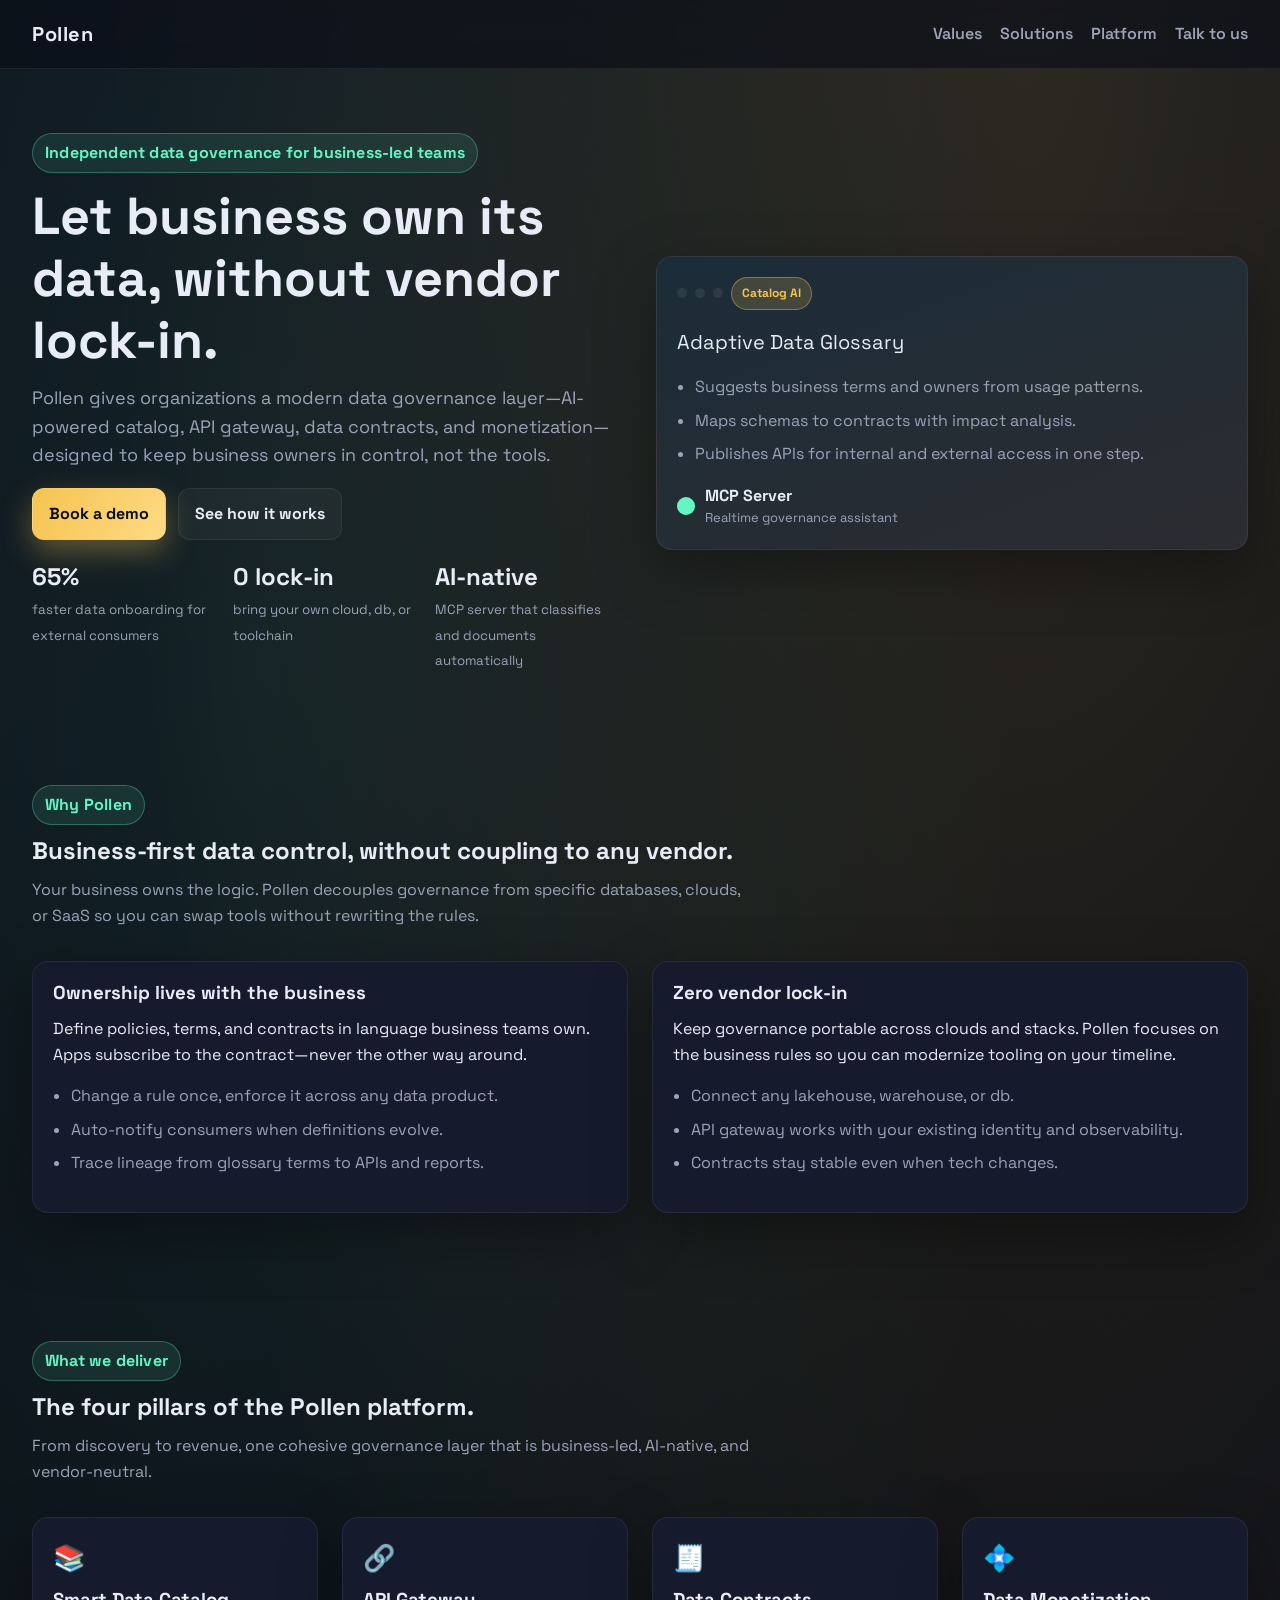
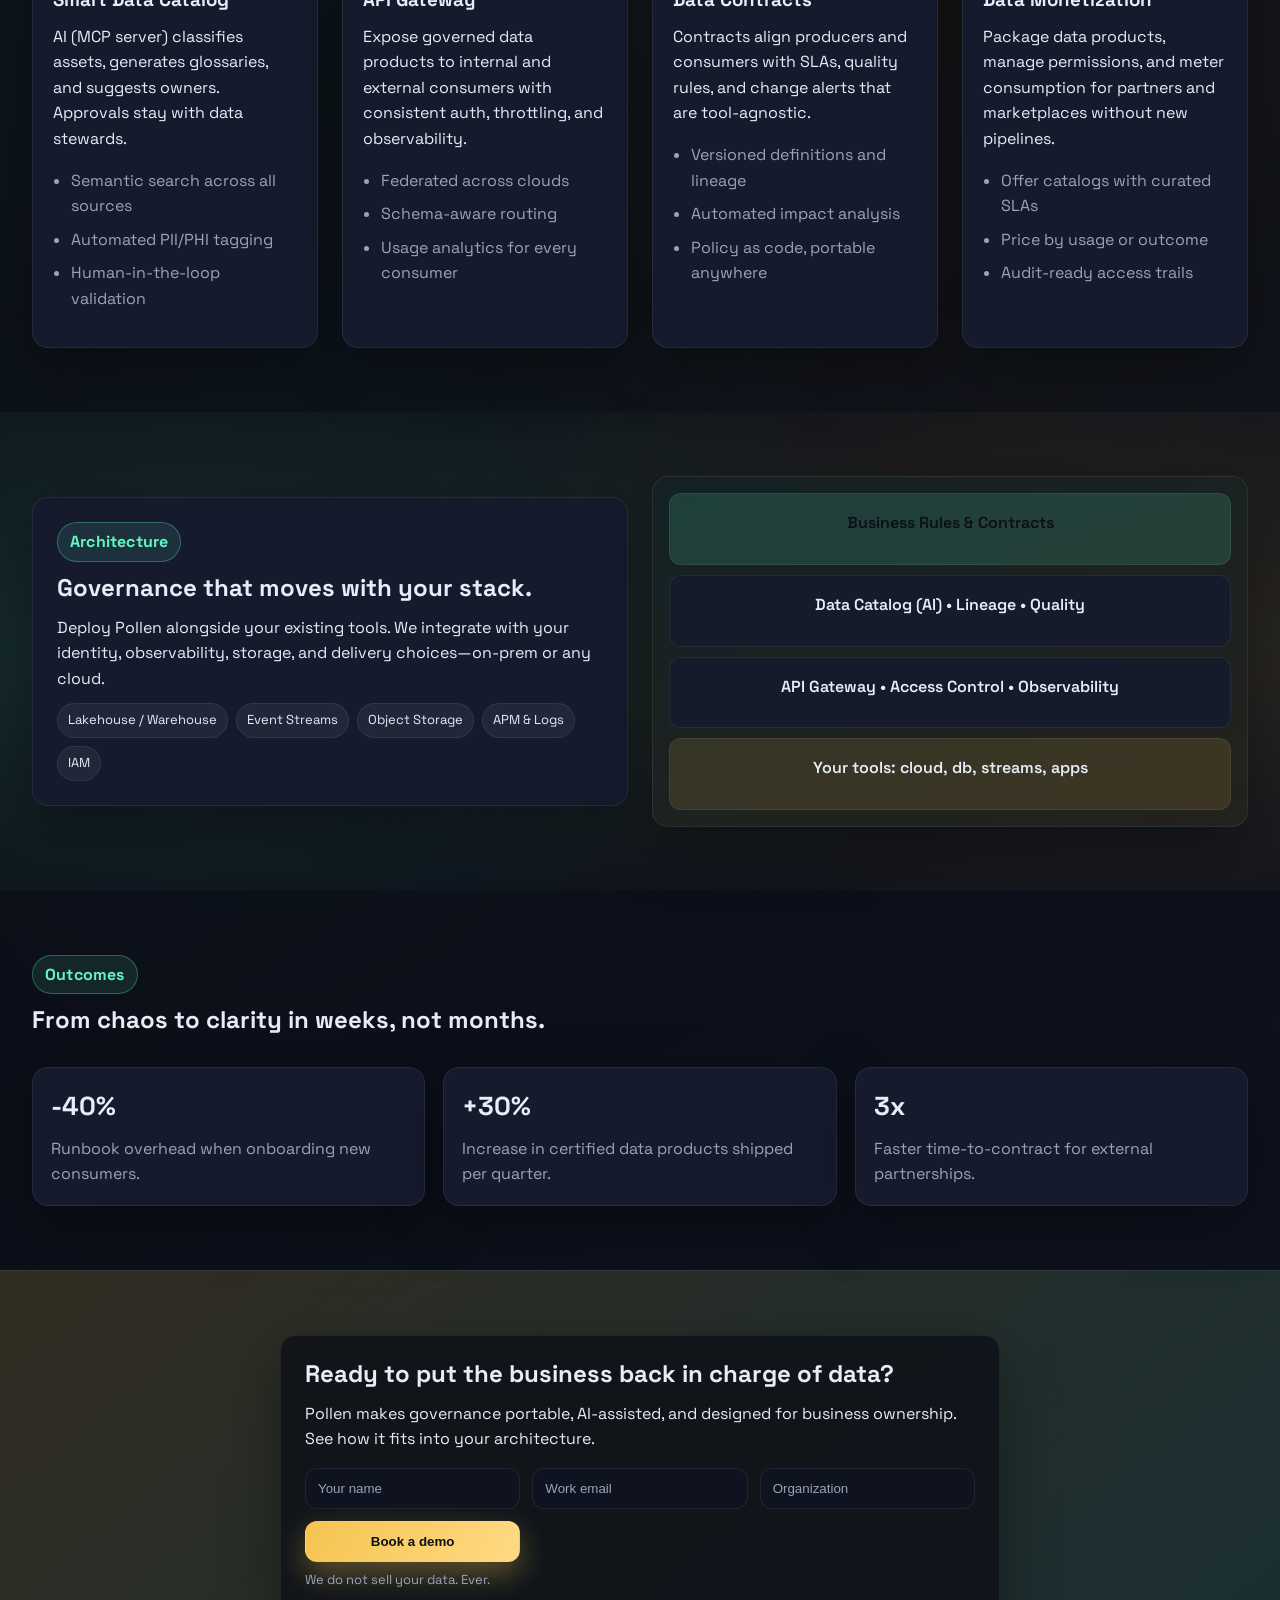
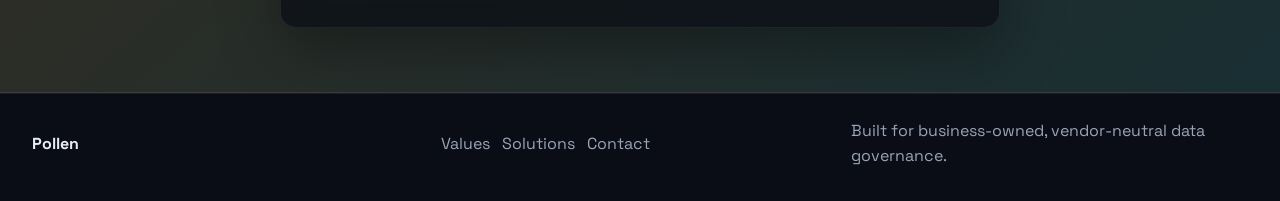
==== index.html @ 028ea2c3 "Initial: Pollen marketing site" ====
<!DOCTYPE html>
<html lang="en">
<head>
  <meta charset="UTF-8" />
  <meta name="viewport" content="width=device-width, initial-scale=1.0" />
  <title>Pollen Data Governance</title>
  <link rel="preconnect" href="https://fonts.googleapis.com" />
  <link rel="preconnect" href="https://fonts.gstatic.com" crossorigin />
  <link href="https://fonts.googleapis.com/css2?family=Space+Grotesk:wght@400;500;600;700&family=Manrope:wght@400;500;600&display=swap" rel="stylesheet" />
  <link rel="stylesheet" href="styles.css" />
</head>
<body>
  <header class="nav">
    <div class="nav__brand">Pollen</div>
    <nav class="nav__links" aria-label="Primary">
      <a href="#values">Values</a>
      <a href="#solutions">Solutions</a>
      <a href="#platform">Platform</a>
      <a href="#cta">Talk to us</a>
    </nav>
    <button class="nav__toggle" aria-label="Toggle menu">☰</button>
  </header>

  <main>
    <section class="hero">
      <div class="hero__content">
        <p class="pill">Independent data governance for business-led teams</p>
        <h1>Let business own its data, without vendor lock-in.</h1>
        <p class="lead">Pollen gives organizations a modern data governance layer—AI-powered catalog, API gateway, data contracts, and monetization—designed to keep business owners in control, not the tools.</p>
        <div class="hero__actions">
          <a class="btn primary" href="#cta">Book a demo</a>
          <a class="btn ghost" href="#solutions">See how it works</a>
        </div>
        <div class="hero__stats">
          <div>
            <span class="stat">65%</span>
            <small>faster data onboarding for external consumers</small>
          </div>
          <div>
            <span class="stat">0 lock-in</span>
            <small>bring your own cloud, db, or toolchain</small>
          </div>
          <div>
            <span class="stat">AI-native</span>
            <small>MCP server that classifies and documents automatically</small>
          </div>
        </div>
      </div>
      <div class="hero__card">
        <div class="card__header">
          <span class="dot"></span>
          <span class="dot"></span>
          <span class="dot"></span>
          <span class="chip">Catalog AI</span>
        </div>
        <div class="card__body">
          <p class="card__title">Adaptive Data Glossary</p>
          <ul class="card__list">
            <li>Suggests business terms and owners from usage patterns.</li>
            <li>Maps schemas to contracts with impact analysis.</li>
            <li>Publishes APIs for internal and external access in one step.</li>
          </ul>
          <div class="card__footer">
            <span class="pulse"></span>
            <div>
              <p class="card__label">MCP Server</p>
              <p class="card__meta">Realtime governance assistant</p>
            </div>
          </div>
        </div>
      </div>
    </section>

    <section id="values" class="section values">
      <div class="section__header">
        <p class="pill">Why Pollen</p>
        <h2>Business-first data control, without coupling to any vendor.</h2>
        <p class="sub">Your business owns the logic. Pollen decouples governance from specific databases, clouds, or SaaS so you can swap tools without rewriting the rules.</p>
      </div>
      <div class="grid two">
        <article class="card">
          <h3>Ownership lives with the business</h3>
          <p>Define policies, terms, and contracts in language business teams own. Apps subscribe to the contract—never the other way around.</p>
          <ul>
            <li>Change a rule once, enforce it across any data product.</li>
            <li>Auto-notify consumers when definitions evolve.</li>
            <li>Trace lineage from glossary terms to APIs and reports.</li>
          </ul>
        </article>
        <article class="card">
          <h3>Zero vendor lock-in</h3>
          <p>Keep governance portable across clouds and stacks. Pollen focuses on the business rules so you can modernize tooling on your timeline.</p>
          <ul>
            <li>Connect any lakehouse, warehouse, or db.</li>
            <li>API gateway works with your existing identity and observability.</li>
            <li>Contracts stay stable even when tech changes.</li>
          </ul>
        </article>
      </div>
    </section>

    <section id="solutions" class="section solutions">
      <div class="section__header">
        <p class="pill">What we deliver</p>
        <h2>The four pillars of the Pollen platform.</h2>
        <p class="sub">From discovery to revenue, one cohesive governance layer that is business-led, AI-native, and vendor-neutral.</p>
      </div>
      <div class="grid four">
        <article class="tile">
          <div class="tile__icon">📚</div>
          <h3>Smart Data Catalog</h3>
          <p>AI (MCP server) classifies assets, generates glossaries, and suggests owners. Approvals stay with data stewards.</p>
          <ul>
            <li>Semantic search across all sources</li>
            <li>Automated PII/PHI tagging</li>
            <li>Human-in-the-loop validation</li>
          </ul>
        </article>
        <article class="tile">
          <div class="tile__icon">🔗</div>
          <h3>API Gateway</h3>
          <p>Expose governed data products to internal and external consumers with consistent auth, throttling, and observability.</p>
          <ul>
            <li>Federated across clouds</li>
            <li>Schema-aware routing</li>
            <li>Usage analytics for every consumer</li>
          </ul>
        </article>
        <article class="tile">
          <div class="tile__icon">🧾</div>
          <h3>Data Contracts</h3>
          <p>Contracts align producers and consumers with SLAs, quality rules, and change alerts that are tool-agnostic.</p>
          <ul>
            <li>Versioned definitions and lineage</li>
            <li>Automated impact analysis</li>
            <li>Policy as code, portable anywhere</li>
          </ul>
        </article>
        <article class="tile">
          <div class="tile__icon">💠</div>
          <h3>Data Monetization</h3>
          <p>Package data products, manage permissions, and meter consumption for partners and marketplaces without new pipelines.</p>
          <ul>
            <li>Offer catalogs with curated SLAs</li>
            <li>Price by usage or outcome</li>
            <li>Audit-ready access trails</li>
          </ul>
        </article>
      </div>
    </section>

    <section id="platform" class="section platform">
      <div class="platform__grid">
        <div class="platform__panel">
          <p class="pill">Architecture</p>
          <h2>Governance that moves with your stack.</h2>
          <p>Deploy Pollen alongside your existing tools. We integrate with your identity, observability, storage, and delivery choices—on-prem or any cloud.</p>
          <div class="badges">
            <span>Lakehouse / Warehouse</span>
            <span>Event Streams</span>
            <span>Object Storage</span>
            <span>APM & Logs</span>
            <span>IAM</span>
          </div>
        </div>
        <div class="platform__diagram">
          <div class="layer layer--top">
            <p>Business Rules & Contracts</p>
          </div>
          <div class="layer">
            <p>Data Catalog (AI) • Lineage • Quality</p>
          </div>
          <div class="layer">
            <p>API Gateway • Access Control • Observability</p>
          </div>
          <div class="layer layer--bottom">
            <p>Your tools: cloud, db, streams, apps</p>
          </div>
        </div>
      </div>
    </section>

    <section class="section proof">
      <div class="section__header">
        <p class="pill">Outcomes</p>
        <h2>From chaos to clarity in weeks, not months.</h2>
      </div>
      <div class="grid three">
        <article class="statcard">
          <p class="statcard__value">-40%</p>
          <p class="statcard__label">Runbook overhead when onboarding new consumers.</p>
        </article>
        <article class="statcard">
          <p class="statcard__value">+30%</p>
          <p class="statcard__label">Increase in certified data products shipped per quarter.</p>
        </article>
        <article class="statcard">
          <p class="statcard__value">3x</p>
          <p class="statcard__label">Faster time-to-contract for external partnerships.</p>
        </article>
      </div>
    </section>

    <section id="cta" class="section cta">
      <div class="cta__content">
        <h2>Ready to put the business back in charge of data?</h2>
        <p>Pollen makes governance portable, AI-assisted, and designed for business ownership. See how it fits into your architecture.</p>
        <form class="cta__form">
          <input type="text" name="name" placeholder="Your name" required />
          <input type="email" name="email" placeholder="Work email" required />
          <input type="text" name="org" placeholder="Organization" />
          <button type="submit" class="btn primary">Book a demo</button>
        </form>
        <p class="microcopy">We do not sell your data. Ever.</p>
      </div>
    </section>
  </main>

  <footer class="footer">
    <div class="footer__brand">Pollen</div>
    <div class="footer__links">
      <a href="#values">Values</a>
      <a href="#solutions">Solutions</a>
      <a href="#cta">Contact</a>
    </div>
    <p class="footer__note">Built for business-owned, vendor-neutral data governance.</p>
  </footer>

  <script src="script.js"></script>
</body>
</html>
---- styles.css ----
:root {
  --bg: #0c0f17;
  --bg-soft: #111624;
  --card: #151b2d;
  --accent: #f5c451;
  --accent-2: #63f6c2;
  --text: #e8ecf7;
  --muted: #9aa3b8;
  --stroke: rgba(255, 255, 255, 0.07);
  --shadow: 0 20px 60px rgba(0, 0, 0, 0.35);
  --radius: 16px;
  --radius-sm: 12px;
  --gradient: radial-gradient(120% 120% at 20% 20%, rgba(99, 246, 194, 0.08), transparent 50%),
    radial-gradient(120% 120% at 80% 0%, rgba(245, 196, 81, 0.14), transparent 60%),
    linear-gradient(145deg, #0d111c, #0a0d15 45%, #0f1320 100%);
  --font-sans: "Space Grotesk", "Manrope", "Segoe UI", sans-serif;
}

* {
  box-sizing: border-box;
}

body {
  margin: 0;
  font-family: var(--font-sans);
  background: var(--gradient);
  color: var(--text);
  line-height: 1.6;
  min-height: 100vh;
}

h1, h2, h3 {
  margin: 0 0 12px;
  line-height: 1.2;
}

p { margin: 0 0 12px; }

main { overflow: hidden; }

.nav {
  position: sticky;
  top: 0;
  z-index: 10;
  display: flex;
  align-items: center;
  justify-content: space-between;
  padding: 18px 32px;
  backdrop-filter: blur(12px);
  background: rgba(12, 15, 23, 0.65);
  border-bottom: 1px solid var(--stroke);
}

.nav__brand {
  font-weight: 700;
  letter-spacing: 0.5px;
  font-size: 20px;
}

.nav__links {
  display: flex;
  gap: 18px;
}

.nav__links a {
  color: var(--muted);
  text-decoration: none;
  font-weight: 600;
  transition: color 0.2s ease;
}

.nav__links a:hover { color: var(--text); }

.nav__toggle {
  display: none;
  background: none;
  border: 1px solid var(--stroke);
  color: var(--text);
  font-size: 20px;
  padding: 6px 10px;
  border-radius: 10px;
}

.hero {
  display: grid;
  grid-template-columns: repeat(auto-fit, minmax(320px, 1fr));
  gap: 32px;
  padding: 64px 32px 48px;
  align-items: center;
}

.hero__content h1 {
  font-size: clamp(32px, 5vw, 52px);
}

.hero__content .lead {
  color: var(--muted);
  max-width: 640px;
  font-size: 18px;
}

.hero__actions {
  display: flex;
  gap: 12px;
  margin: 18px 0 12px;
}

.hero__stats {
  display: grid;
  grid-template-columns: repeat(auto-fit, minmax(180px, 1fr));
  gap: 12px;
  margin-top: 18px;
}

.hero__stats .stat { font-size: 24px; font-weight: 700; display: block; }
.hero__stats small { color: var(--muted); }

.hero__card {
  background: linear-gradient(160deg, rgba(99, 246, 194, 0.08), rgba(245, 196, 81, 0.1)), var(--card);
  border: 1px solid var(--stroke);
  border-radius: var(--radius);
  padding: 20px;
  box-shadow: var(--shadow);
  position: relative;
  overflow: hidden;
}

.card__header {
  display: flex;
  align-items: center;
  gap: 8px;
  margin-bottom: 16px;
}

.dot {
  width: 10px;
  height: 10px;
  border-radius: 50%;
  background: var(--stroke);
}

.chip {
  background: rgba(245, 196, 81, 0.18);
  color: var(--accent);
  padding: 6px 10px;
  border-radius: 999px;
  border: 1px solid rgba(245, 196, 81, 0.4);
  font-size: 12px;
  font-weight: 700;
}

.card__title { font-size: 20px; margin-bottom: 10px; }

.card__list { color: var(--muted); padding-left: 18px; }
.card__list li { margin-bottom: 8px; }

.card__footer {
  display: flex;
  align-items: center;
  gap: 10px;
  margin-top: 16px;
}

.pulse {
  width: 18px;
  height: 18px;
  border-radius: 50%;
  background: var(--accent-2);
  box-shadow: 0 0 0 0 rgba(99, 246, 194, 0.5);
  animation: pulse 1.8s infinite;
}

.card__label { font-weight: 700; margin: 0; }
.card__meta { margin: 0; color: var(--muted); font-size: 13px; }

.section {
  padding: 64px 32px;
}

.section__header { max-width: 720px; margin-bottom: 32px; }
.section__header .sub { color: var(--muted); }

.pill {
  display: inline-flex;
  align-items: center;
  gap: 8px;
  padding: 6px 12px;
  background: rgba(99, 246, 194, 0.1);
  color: var(--accent-2);
  border-radius: 999px;
  border: 1px solid rgba(99, 246, 194, 0.3);
  font-weight: 700;
  letter-spacing: 0.2px;
  margin-bottom: 12px;
}

.grid.two {
  display: grid;
  gap: 24px;
  grid-template-columns: repeat(auto-fit, minmax(280px, 1fr));
}

.grid.four {
  display: grid;
  gap: 24px;
  grid-template-columns: repeat(auto-fit, minmax(240px, 1fr));
}

.grid.three {
  display: grid;
  gap: 18px;
  grid-template-columns: repeat(auto-fit, minmax(220px, 1fr));
}

.card, .tile {
  background: var(--card);
  border: 1px solid var(--stroke);
  border-radius: var(--radius);
  padding: 20px;
  box-shadow: var(--shadow);
}

.card ul, .tile ul { color: var(--muted); padding-left: 18px; }
.card ul li, .tile ul li { margin-bottom: 8px; }

.tile__icon { font-size: 26px; margin-bottom: 10px; }

.platform {
  background: radial-gradient(120% 120% at 10% 50%, rgba(99, 246, 194, 0.12), transparent 60%),
    radial-gradient(120% 120% at 90% 50%, rgba(245, 196, 81, 0.12), transparent 60%);
}

.platform__grid {
  display: grid;
  grid-template-columns: repeat(auto-fit, minmax(300px, 1fr));
  gap: 24px;
  align-items: center;
}

.platform__panel {
  background: var(--card);
  border: 1px solid var(--stroke);
  border-radius: var(--radius);
  padding: 24px;
  box-shadow: var(--shadow);
}

.badges { display: flex; flex-wrap: wrap; gap: 8px; margin-top: 12px; }
.badges span {
  padding: 6px 10px;
  border-radius: 999px;
  background: rgba(232, 236, 247, 0.06);
  border: 1px solid var(--stroke);
  color: var(--text);
  font-size: 13px;
}

.platform__diagram {
  background: linear-gradient(160deg, rgba(99, 246, 194, 0.08), rgba(245, 196, 81, 0.1)), #0c0f17;
  border: 1px solid var(--stroke);
  border-radius: var(--radius);
  padding: 16px;
  display: grid;
  gap: 10px;
  box-shadow: var(--shadow);
}

.layer {
  padding: 16px;
  border-radius: var(--radius-sm);
  border: 1px solid var(--stroke);
  background: rgba(21, 27, 45, 0.8);
  text-align: center;
  font-weight: 600;
}

.layer--top { background: rgba(99, 246, 194, 0.14); color: #0c0f17; }
.layer--bottom { background: rgba(245, 196, 81, 0.12); color: var(--text); }

.proof .statcard {
  background: var(--card);
  border: 1px solid var(--stroke);
  border-radius: var(--radius);
  padding: 18px;
  text-align: left;
  box-shadow: var(--shadow);
}

.statcard__value { font-size: 26px; font-weight: 700; margin: 0 0 8px; }
.statcard__label { margin: 0; color: var(--muted); }

.cta {
  background: linear-gradient(140deg, rgba(245, 196, 81, 0.16), rgba(99, 246, 194, 0.12));
  border-top: 1px solid var(--stroke);
  border-bottom: 1px solid var(--stroke);
}

.cta__content {
  max-width: 720px;
  margin: 0 auto;
  background: rgba(12, 15, 23, 0.8);
  border: 1px solid var(--stroke);
  border-radius: var(--radius);
  padding: 24px;
  box-shadow: var(--shadow);
}

.cta__form {
  display: grid;
  grid-template-columns: repeat(auto-fit, minmax(200px, 1fr));
  gap: 12px;
  margin: 16px 0 8px;
}

.cta__form input {
  background: #0f1320;
  border: 1px solid var(--stroke);
  border-radius: 12px;
  padding: 12px;
  color: var(--text);
}

.cta__form input::placeholder { color: var(--muted); }

.btn {
  display: inline-flex;
  align-items: center;
  justify-content: center;
  gap: 8px;
  padding: 12px 16px;
  border-radius: 12px;
  font-weight: 700;
  text-decoration: none;
  transition: transform 0.18s ease, box-shadow 0.18s ease;
  border: 1px solid transparent;
}

.btn.primary {
  background: linear-gradient(120deg, var(--accent), #ffda84);
  color: #0c0f17;
  box-shadow: 0 12px 30px rgba(245, 196, 81, 0.35);
}

.btn.ghost {
  border: 1px solid var(--stroke);
  color: var(--text);
  background: rgba(255, 255, 255, 0.04);
}

.btn:hover { transform: translateY(-2px); }

.microcopy { color: var(--muted); font-size: 13px; }

.footer {
  padding: 24px 32px 32px;
  display: grid;
  grid-template-columns: repeat(auto-fit, minmax(220px, 1fr));
  gap: 12px;
  align-items: center;
  background: #0a0d15;
  border-top: 1px solid var(--stroke);
}

.footer__brand { font-weight: 700; }
.footer__links { display: flex; gap: 12px; }
.footer__links a { color: var(--muted); text-decoration: none; }
.footer__note { color: var(--muted); margin: 0; }

@keyframes pulse {
  0% { box-shadow: 0 0 0 0 rgba(99, 246, 194, 0.5); }
  70% { box-shadow: 0 0 0 12px rgba(99, 246, 194, 0); }
  100% { box-shadow: 0 0 0 0 rgba(99, 246, 194, 0); }
}

@media (max-width: 840px) {
  .nav__links { display: none; }
  .nav__toggle { display: inline-flex; }
  .nav.open .nav__links {
    display: flex;
    position: absolute;
    top: 64px;
    right: 16px;
    flex-direction: column;
    background: var(--card);
    border: 1px solid var(--stroke);
    padding: 12px;
    border-radius: 12px;
  }
}
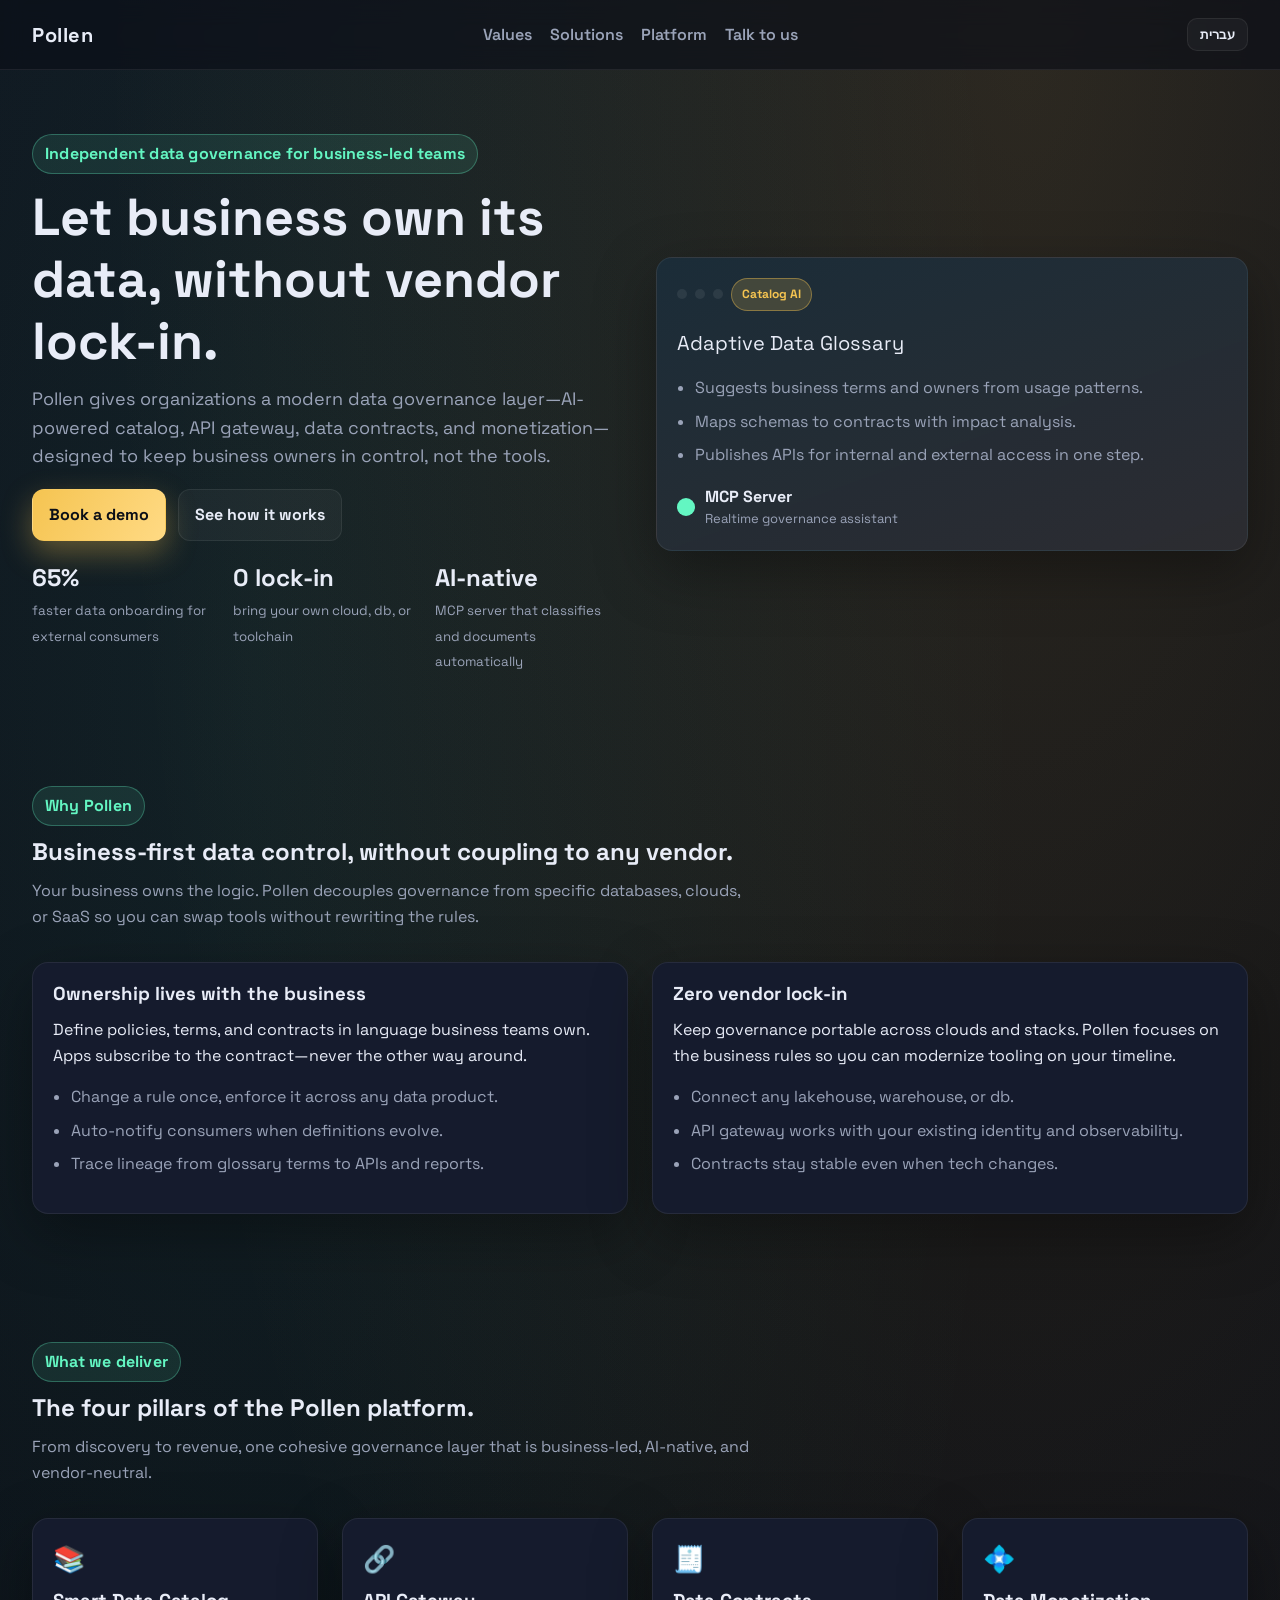
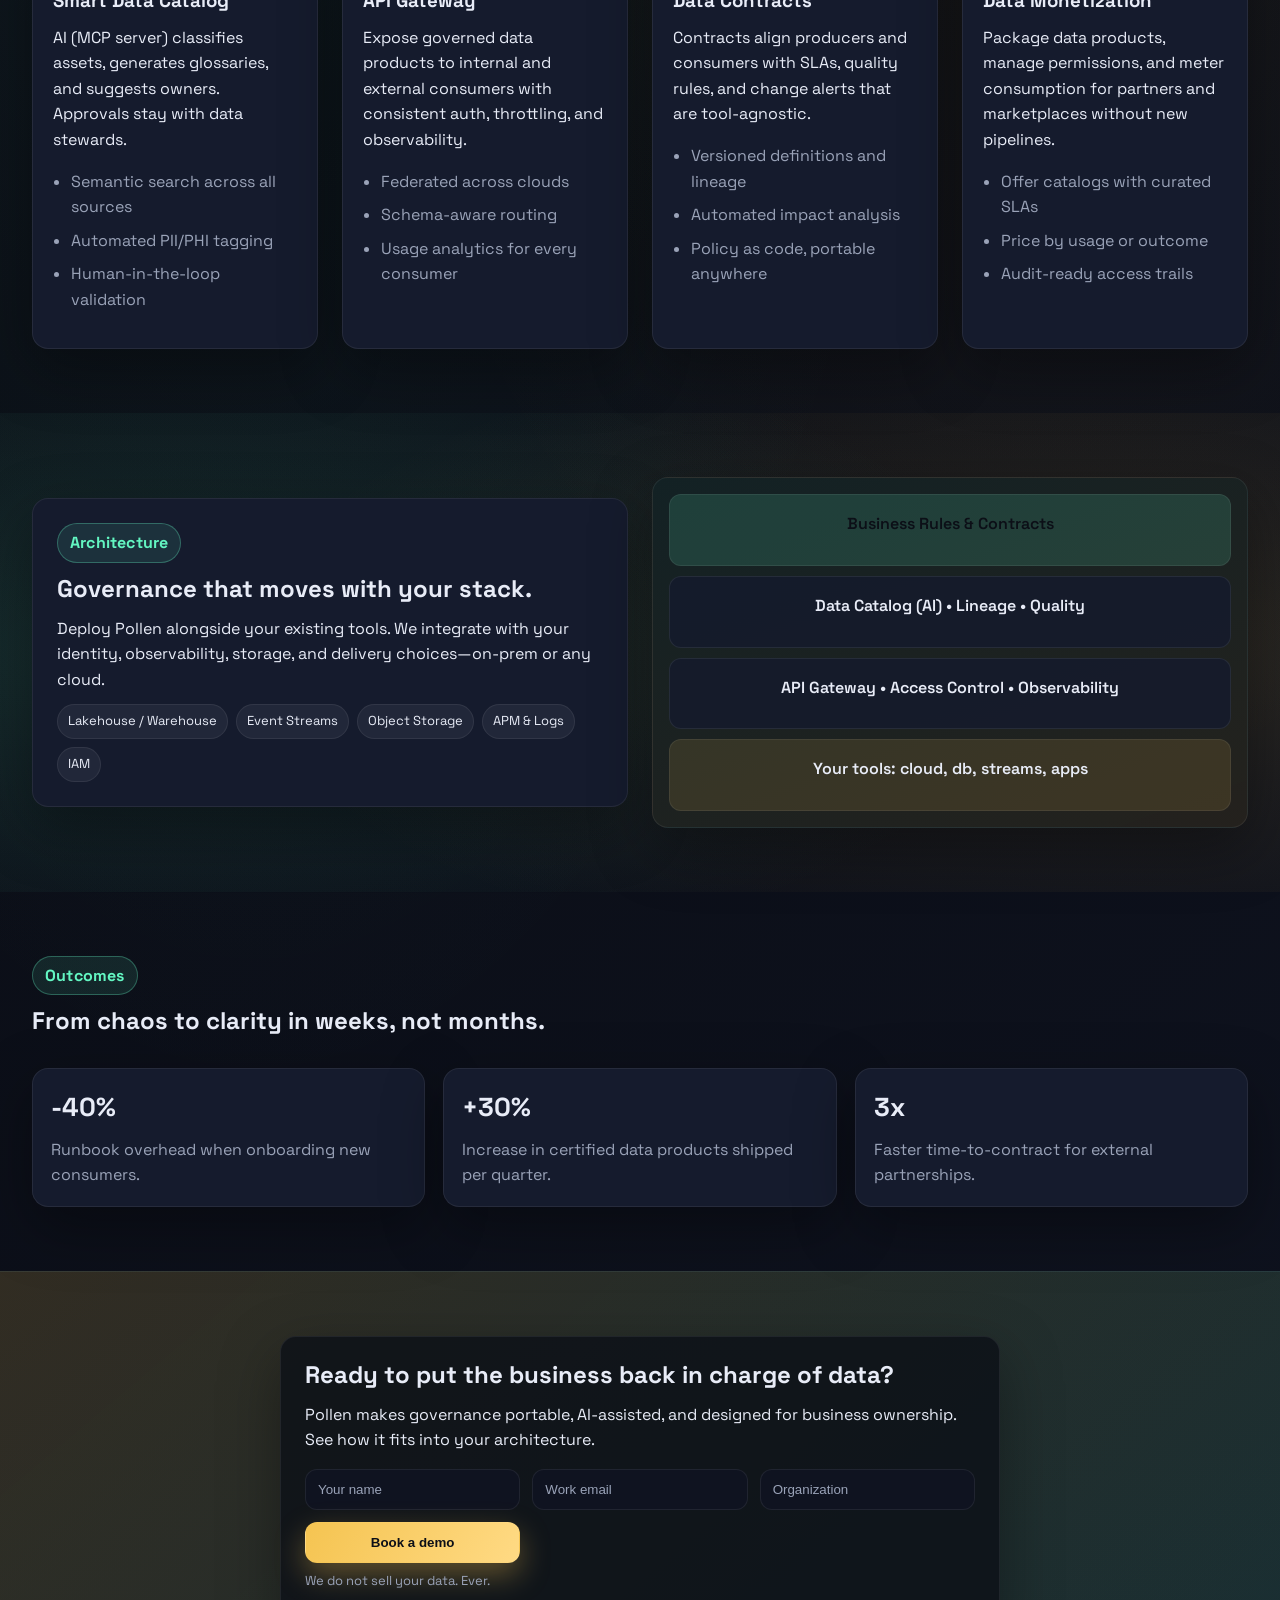
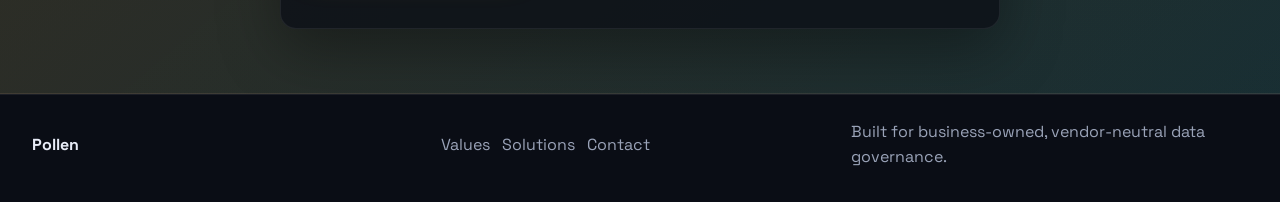
==== commit d39032c7: "Add GitHub Pages deployment workflow and bilingual site fixes" ====
--- a/index.html
+++ b/index.html
@@ -13,23 +13,24 @@
   <header class="nav">
     <div class="nav__brand">Pollen</div>
     <nav class="nav__links" aria-label="Primary">
-      <a href="#values">Values</a>
-      <a href="#solutions">Solutions</a>
-      <a href="#platform">Platform</a>
-      <a href="#cta">Talk to us</a>
+      <a id="navValues" href="#values-en">Values</a>
+      <a id="navSolutions" href="#solutions-en">Solutions</a>
+      <a id="navPlatform" href="#platform-en">Platform</a>
+      <a id="navCta" href="#cta-en">Talk to us</a>
     </nav>
+    <button class="lang-toggle" id="langToggle" aria-label="Switch language" title="Switch language">עברית</button>
     <button class="nav__toggle" aria-label="Toggle menu">☰</button>
   </header>
 
-  <main>
+  <main id="main-en" data-lang="en">
     <section class="hero">
       <div class="hero__content">
         <p class="pill">Independent data governance for business-led teams</p>
         <h1>Let business own its data, without vendor lock-in.</h1>
         <p class="lead">Pollen gives organizations a modern data governance layer—AI-powered catalog, API gateway, data contracts, and monetization—designed to keep business owners in control, not the tools.</p>
         <div class="hero__actions">
-          <a class="btn primary" href="#cta">Book a demo</a>
-          <a class="btn ghost" href="#solutions">See how it works</a>
+          <a class="btn primary" href="#cta-en">Book a demo</a>
+          <a class="btn ghost" href="#solutions-en">See how it works</a>
         </div>
         <div class="hero__stats">
           <div>
@@ -71,7 +72,7 @@
       </div>
     </section>
 
-    <section id="values" class="section values">
+    <section id="values-en" class="section values">
       <div class="section__header">
         <p class="pill">Why Pollen</p>
         <h2>Business-first data control, without coupling to any vendor.</h2>
@@ -99,7 +100,7 @@
       </div>
     </section>
 
-    <section id="solutions" class="section solutions">
+    <section id="solutions-en" class="section solutions">
       <div class="section__header">
         <p class="pill">What we deliver</p>
         <h2>The four pillars of the Pollen platform.</h2>
@@ -149,7 +150,7 @@
       </div>
     </section>
 
-    <section id="platform" class="section platform">
+    <section id="platform-en" class="section platform">
       <div class="platform__grid">
         <div class="platform__panel">
           <p class="pill">Architecture</p>
@@ -201,7 +202,7 @@
       </div>
     </section>
 
-    <section id="cta" class="section cta">
+    <section id="cta-en" class="section cta">
       <div class="cta__content">
         <h2>Ready to put the business back in charge of data?</h2>
         <p>Pollen makes governance portable, AI-assisted, and designed for business ownership. See how it fits into your architecture.</p>
@@ -216,14 +217,188 @@
     </section>
   </main>
 
+  <main id="main-he" data-lang="he" dir="rtl" lang="he" class="hidden">
+    <section class="hero">
+      <div class="hero__content">
+        <p class="pill">תשתית נתונים עסקית לצוותים מובילי מוצר ועסקים</p>
+        <h1>השקעה חכמה בנתונים שלכם.</h1>
+        <p class="lead">Pollen מאפשרת לעסק לנהל נתונים בצורה עצמאית: קטלוג חכם, שער API, חוזי נתונים ומונטיזציה - בלי תלות בספק אחד.</p>
+        <div class="hero__actions">
+          <a class="btn primary" href="#cta-he">נקבע שיחה קצרה</a>
+          <a class="btn ghost" href="#solutions-he">שירותים ופתרונות</a>
+        </div>
+        <div class="hero__stats">
+          <div>
+            <span class="stat">65%</span>
+            <small>קיצור זמן חיבור צרכני נתונים חדשים</small>
+          </div>
+          <div>
+            <span class="stat">ללא תלות</span>
+            <small>עובדים עם כל ענן, מסד נתונים או כלי קיים</small>
+          </div>
+          <div>
+            <span class="stat">AI-native</span>
+            <small>שרת MCP שממפה ומתעד נכסים אוטומטית</small>
+          </div>
+        </div>
+      </div>
+      <div class="hero__card">
+        <div class="card__header">
+          <span class="dot"></span>
+          <span class="dot"></span>
+          <span class="dot"></span>
+          <span class="chip">Catalog AI</span>
+        </div>
+        <div class="card__body">
+          <p class="card__title">מילון עסקי אדפטיבי</p>
+          <ul class="card__list">
+            <li>מציע מושגים ובעלי אחריות לפי שימוש בפועל.</li>
+            <li>ממפה סכמות לחוזי נתונים עם ניתוח השפעה.</li>
+            <li>מפרסם APIs פנימיים וחיצוניים בצעד אחד.</li>
+          </ul>
+          <div class="card__footer">
+            <span class="pulse"></span>
+            <div>
+              <p class="card__label">MCP Server</p>
+              <p class="card__meta">עוזר ממשל נתונים בזמן אמת</p>
+            </div>
+          </div>
+        </div>
+      </div>
+    </section>
+
+    <section id="values-he" class="section values">
+      <div class="section__header">
+        <p class="pill">האתגרים שלכם</p>
+        <h2>בעלות עסקית על נתונים, בלי נעילה לפלטפורמה אחת.</h2>
+        <p class="sub">העסק מגדיר את החוקים. Pollen מפרידה בין לוגיקה עסקית לתשתית טכנולוגית, כך שתוכלו לשנות כלים בלי לשכתב מדיניות.</p>
+      </div>
+      <div class="grid two">
+        <article class="card">
+          <h3>מודרניזציה של כלים ותהליכים</h3>
+          <p>משדרגים תהליכי נתונים קיימים בלי לעצור פעילות. שומרים על מה שעובד ומשפרים את מה שלא.</p>
+          <ul>
+            <li>שינוי חוק פעם אחת ואכיפה בכל מוצר נתונים.</li>
+            <li>התראות אוטומטיות לצרכנים כשמונחים משתנים.</li>
+            <li>מעקב שושלת ממילון עסקי ועד API ודוחות.</li>
+          </ul>
+        </article>
+        <article class="card">
+          <h3>עלות נמוכה וגמישות מלאה</h3>
+          <p>תשתית מבוססת קוד פתוח ו-AI שמפחיתה עלויות רישוי ותחזוקה, ומאפשרת צמיחה עתידית.</p>
+          <ul>
+            <li>חיבור לכל מחסן, lakehouse או מסד נתונים.</li>
+            <li>שער API עם אבטחה וניטור קיימים בארגון.</li>
+            <li>חוזים עסקיים יציבים גם כשהטכנולוגיה משתנה.</li>
+          </ul>
+        </article>
+      </div>
+    </section>
+
+    <section id="solutions-he" class="section solutions">
+      <div class="section__header">
+        <p class="pill">מה אנחנו מספקים</p>
+        <h2>שירותים ומוצרים להובלת נתונים עסקית.</h2>
+        <p class="sub">ממיפוי והגירה ועד API ומונטיזציה: שכבת ממשל נתונים אחודה, מבוססת AI ותפעול עסקי.</p>
+      </div>
+      <div class="grid four">
+        <article class="tile">
+          <div class="tile__icon">📊</div>
+          <h3>מיפוי וניתוח</h3>
+          <p>מיפוי תשתית קיימת, זיהוי צווארי בקבוק ותכנית פעולה מדורגת לעסק.</p>
+          <ul>
+            <li>בדיקת מצב מהירה</li>
+            <li>זיהוי סיכונים ושיפורים</li>
+            <li>תכנון לפי ערך עסקי</li>
+          </ul>
+        </article>
+        <article class="tile">
+          <div class="tile__icon">🔀</div>
+          <h3>פיתוח תהליכי ETL</h3>
+          <p>בניית תהליכים אוטומטיים להעברת נתונים בין מערכות עם בקרה על איכות.</p>
+          <ul>
+            <li>אינטגרציה בין מקורות</li>
+            <li>ניקוי והעשרת נתונים</li>
+            <li>ניטור בזמן אמת</li>
+          </ul>
+        </article>
+        <article class="tile">
+          <div class="tile__icon">🚪</div>
+          <h3>API Gateway</h3>
+          <p>גישה מאובטחת לנתונים לעובדים, אנליסטים ושותפים חיצוניים - עם בקרה מלאה.</p>
+          <ul>
+            <li>הרשאות ושקיפות שימוש</li>
+            <li>חיבור לספקים חיצוניים</li>
+            <li>מוכנות למונטיזציה</li>
+          </ul>
+        </article>
+        <article class="tile">
+          <div class="tile__icon">🤖</div>
+          <h3>ייעוץ AI וניתוח</h3>
+          <p>מינוף AI לזיהוי דפוסים, שיפור מדדים וקבלת החלטות מבוססת נתונים.</p>
+          <ul>
+            <li>המלצות אוטומטיות</li>
+            <li>תובנות עסקיות מהירות</li>
+            <li>דיווחים מותאמים</li>
+          </ul>
+        </article>
+      </div>
+    </section>
+
+    <section id="platform-he" class="section platform">
+      <div class="platform__grid">
+        <div class="platform__panel">
+          <p class="pill">ארכיטקטורה</p>
+          <h2>תשתית שמתקדמת עם העסק שלכם.</h2>
+          <p>משלבים את Pollen מעל הכלים הקיימים בארגון: זהויות, ניטור, אחסון והפצה - בענן או on-prem.</p>
+          <div class="badges">
+            <span>SQL Server / PostgreSQL</span>
+            <span>Azure / AWS / GCP</span>
+            <span>Object Storage</span>
+            <span>APIs</span>
+            <span>IAM</span>
+          </div>
+        </div>
+        <div class="platform__diagram">
+          <div class="layer layer--top">
+            <p>חוקים עסקיים וחוזי נתונים</p>
+          </div>
+          <div class="layer">
+            <p>קטלוג נתונים (AI) • שושלת • איכות</p>
+          </div>
+          <div class="layer">
+            <p>שער API • בקרת גישה • ניטור</p>
+          </div>
+          <div class="layer layer--bottom">
+            <p>הכלים שלכם: ענן, DB, Streams, אפליקציות</p>
+          </div>
+        </div>
+      </div>
+    </section>
+
+    <section id="cta-he" class="section cta">
+      <div class="cta__content">
+        <h2>רוצים לקחת שליטה עסקית על הנתונים?</h2>
+        <p>קבעו פגישת ייעוץ קצרה ונראה איך לשלב את Pollen בתשתית הקיימת שלכם.</p>
+        <form class="cta__form">
+          <input type="text" name="name" placeholder="שם מלא" required />
+          <input type="email" name="email" placeholder="אימייל עסקי" required />
+          <input type="text" name="org" placeholder="שם הארגון" />
+          <button type="submit" class="btn primary">נקבע שיחה</button>
+        </form>
+        <p class="microcopy">הנתונים שלכם נשארים שלכם. תמיד.</p>
+      </div>
+    </section>
+  </main>
+
   <footer class="footer">
     <div class="footer__brand">Pollen</div>
     <div class="footer__links">
-      <a href="#values">Values</a>
-      <a href="#solutions">Solutions</a>
-      <a href="#cta">Contact</a>
+      <a id="footerValues" href="#values-en">Values</a>
+      <a id="footerSolutions" href="#solutions-en">Solutions</a>
+      <a id="footerCta" href="#cta-en">Contact</a>
     </div>
-    <p class="footer__note">Built for business-owned, vendor-neutral data governance.</p>
+    <p class="footer__note" id="footerNote">Built for business-owned, vendor-neutral data governance.</p>
   </footer>
 
   <script src="script.js"></script>
--- a/styles.css
+++ b/styles.css
@@ -49,6 +49,7 @@
   backdrop-filter: blur(12px);
   background: rgba(12, 15, 23, 0.65);
   border-bottom: 1px solid var(--stroke);
+  direction: ltr;
 }
 
 .nav__brand {
@@ -71,6 +72,26 @@
 
 .nav__links a:hover { color: var(--text); }
 
+.lang-toggle {
+  background: rgba(255, 255, 255, 0.04);
+  border: 1px solid var(--stroke);
+  color: var(--text);
+  font-weight: 700;
+  padding: 8px 12px;
+  border-radius: 10px;
+  cursor: pointer;
+  transition: transform 0.18s ease, border-color 0.18s ease;
+}
+
+.lang-toggle:hover {
+  transform: translateY(-1px);
+  border-color: rgba(99, 246, 194, 0.5);
+}
+
+.hidden {
+  display: none;
+}
+
 .nav__toggle {
   display: none;
   background: none;
@@ -97,6 +118,10 @@
   color: var(--muted);
   max-width: 640px;
   font-size: 18px;
+}
+
+[data-lang="he"] {
+  direction: rtl;
 }
 
 .hero__actions {
@@ -223,6 +248,13 @@
 .card ul, .tile ul { color: var(--muted); padding-left: 18px; }
 .card ul li, .tile ul li { margin-bottom: 8px; }
 
+[dir="rtl"] .card ul,
+[dir="rtl"] .tile ul,
+[dir="rtl"] .card__list {
+  padding-left: 0;
+  padding-right: 18px;
+}
+
 .tile__icon { font-size: 26px; margin-bottom: 10px; }
 
 .platform {
@@ -375,6 +407,7 @@
 @media (max-width: 840px) {
   .nav__links { display: none; }
   .nav__toggle { display: inline-flex; }
+  .lang-toggle { order: 2; }
   .nav.open .nav__links {
     display: flex;
     position: absolute;
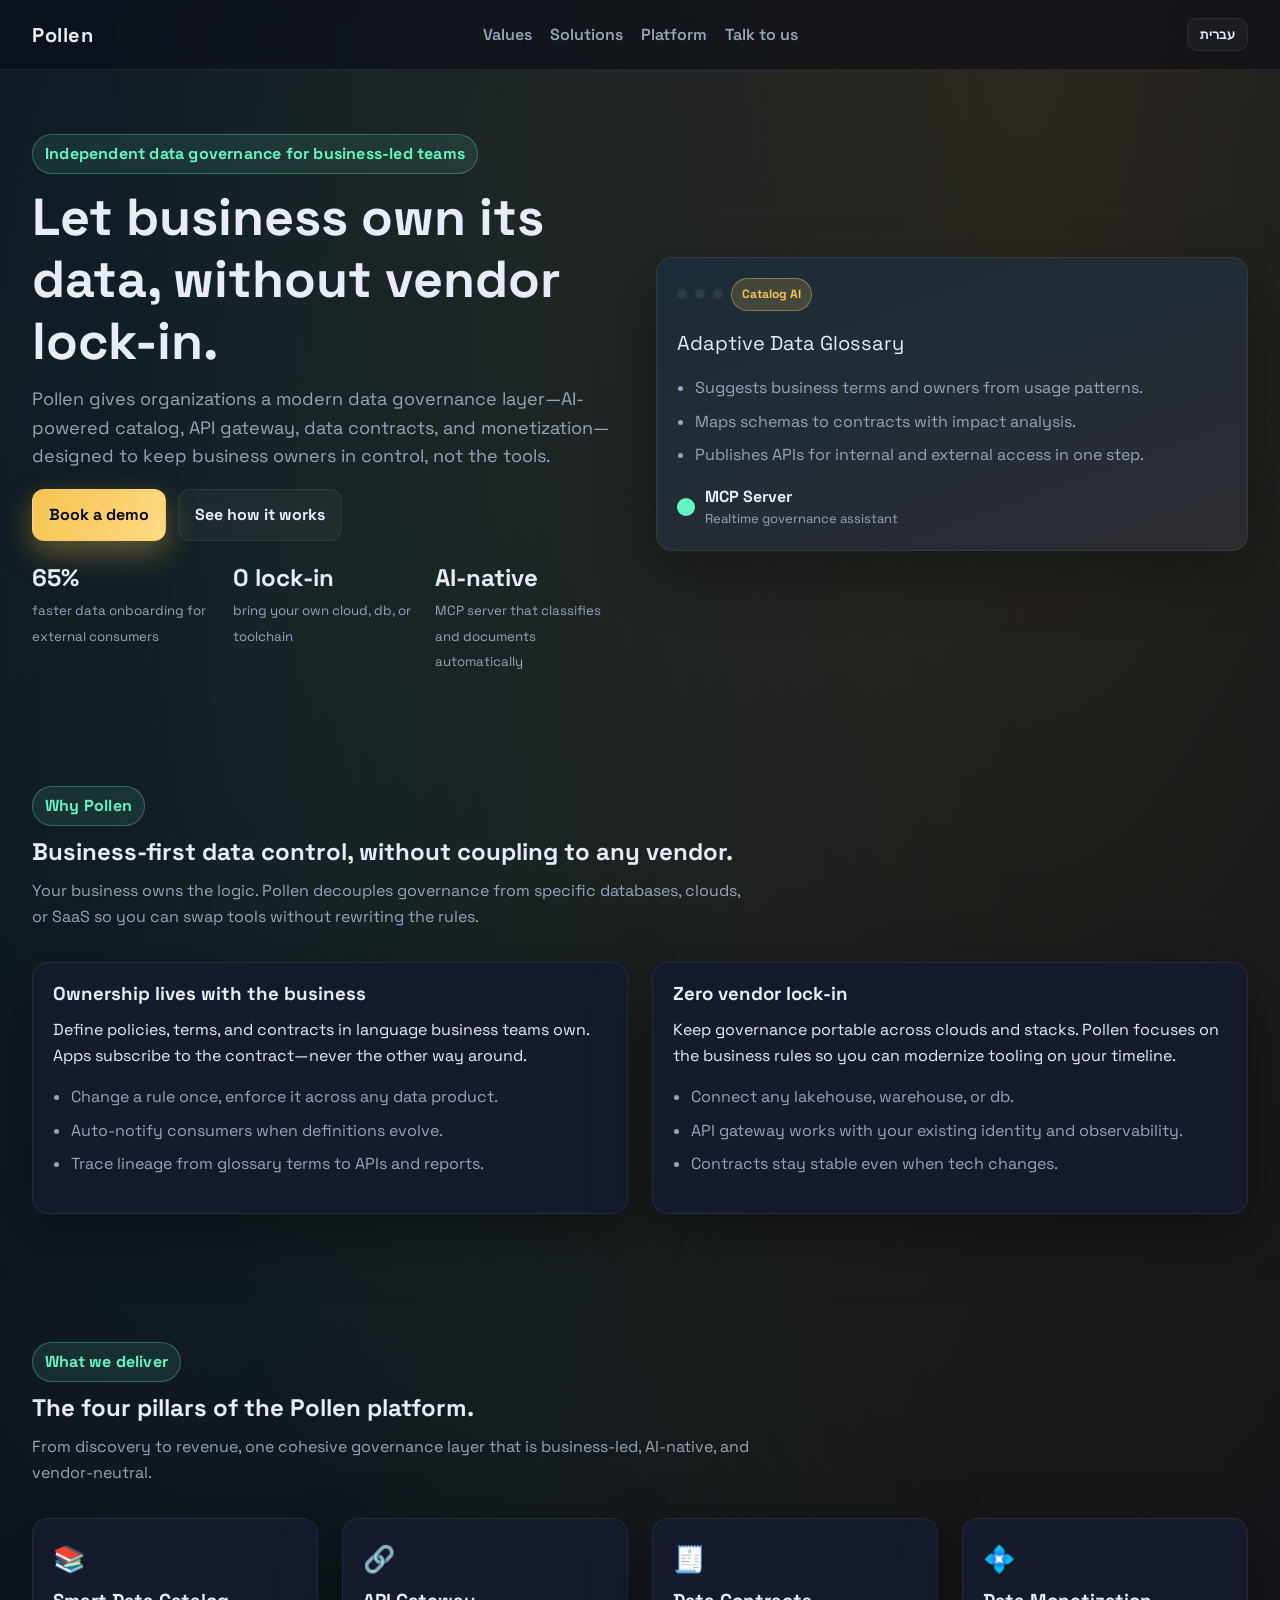
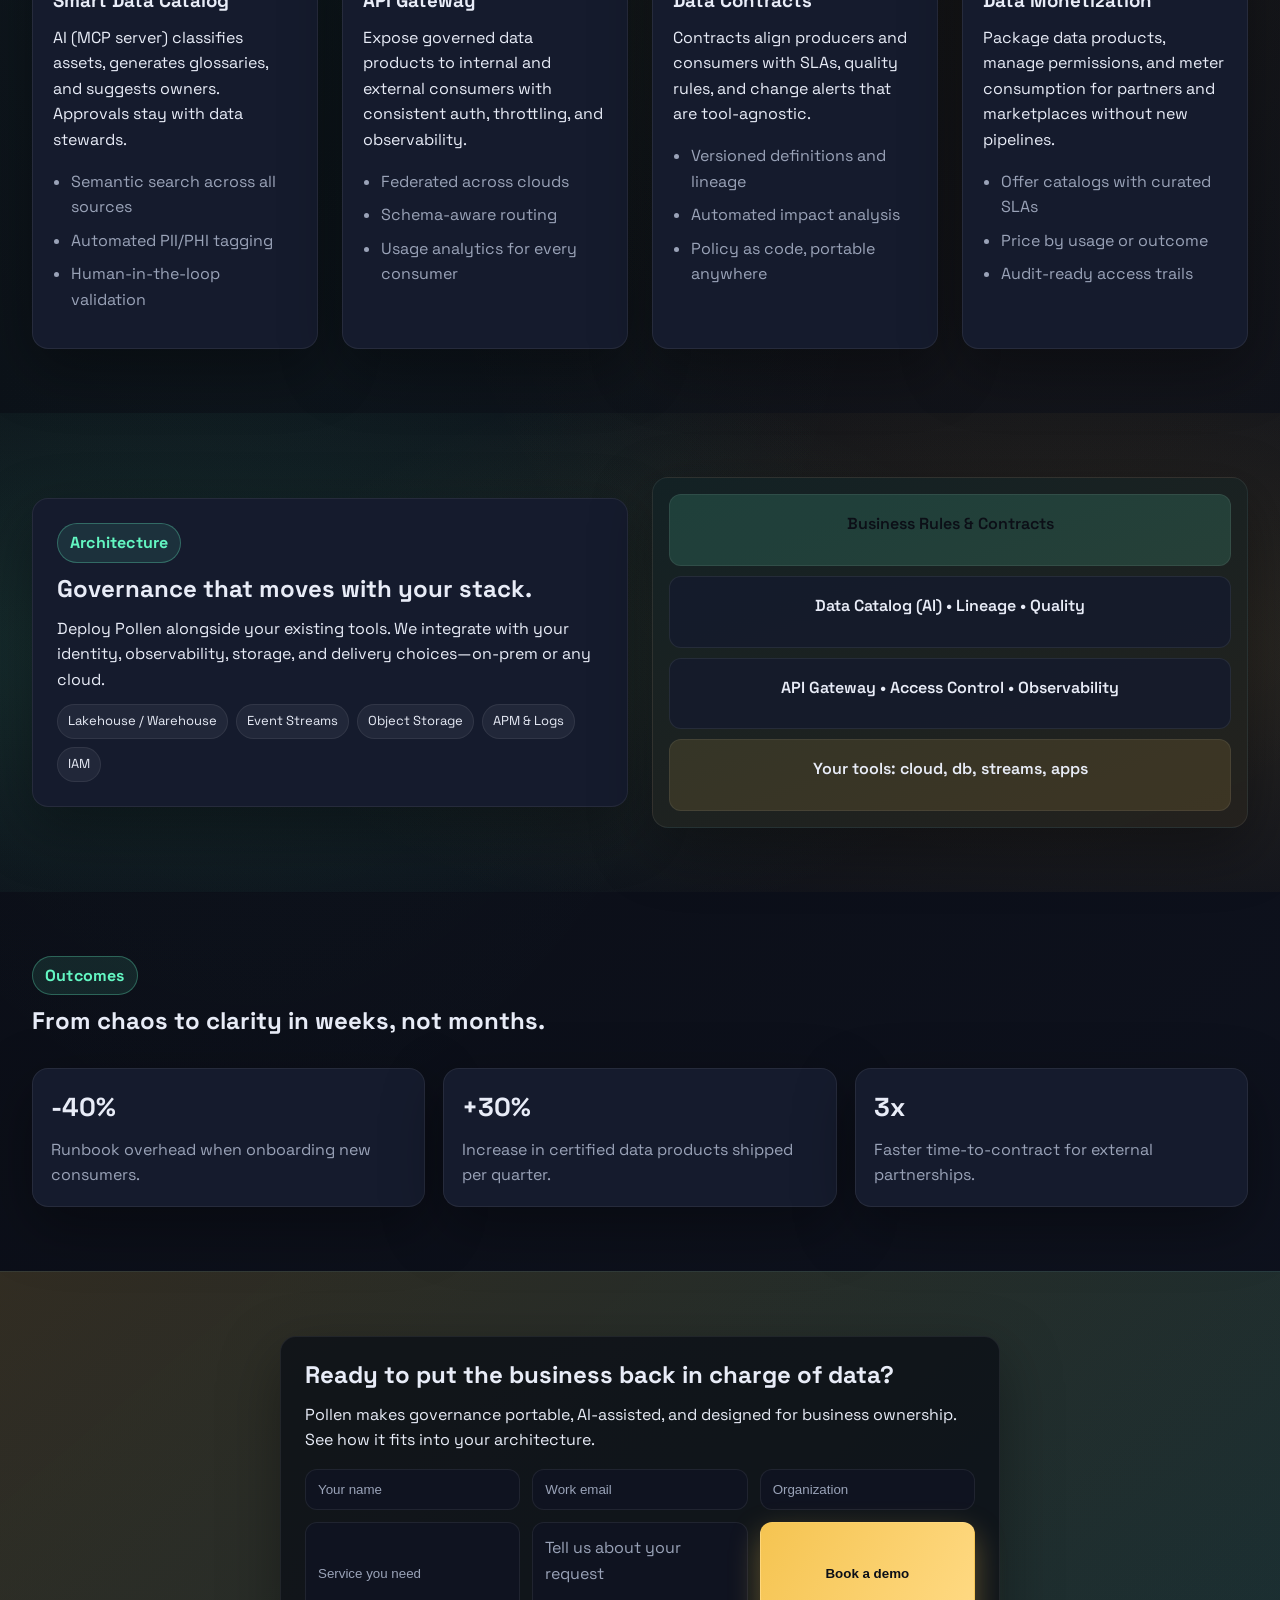
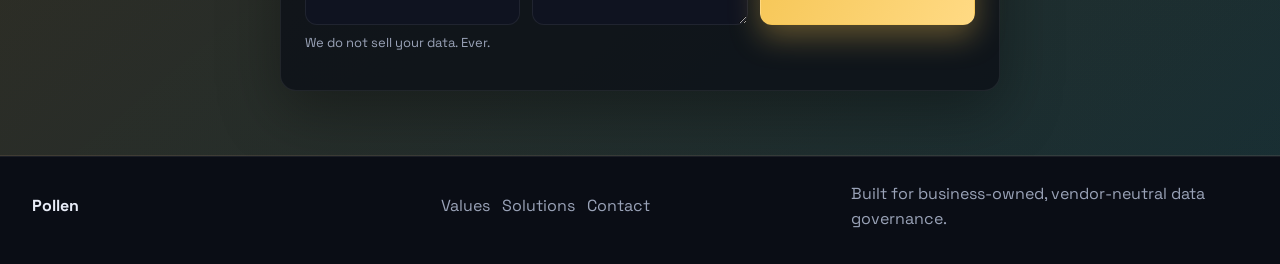
==== commit 8f20ce76: "Send contact form submissions to rtakss@gmail.com" ====
--- a/index.html
+++ b/index.html
@@ -210,6 +210,8 @@
           <input type="text" name="name" placeholder="Your name" required />
           <input type="email" name="email" placeholder="Work email" required />
           <input type="text" name="org" placeholder="Organization" />
+          <input type="text" name="service" placeholder="Service you need" required />
+          <textarea name="message" placeholder="Tell us about your request" rows="3"></textarea>
           <button type="submit" class="btn primary">Book a demo</button>
         </form>
         <p class="microcopy">We do not sell your data. Ever.</p>
@@ -384,6 +386,8 @@
           <input type="text" name="name" placeholder="שם מלא" required />
           <input type="email" name="email" placeholder="אימייל עסקי" required />
           <input type="text" name="org" placeholder="שם הארגון" />
+          <input type="text" name="service" placeholder="איזה שירות אתם צריכים" required />
+          <textarea name="message" placeholder="ספרו לנו על הבקשה" rows="3"></textarea>
           <button type="submit" class="btn primary">נקבע שיחה</button>
         </form>
         <p class="microcopy">הנתונים שלכם נשארים שלכם. תמיד.</p>
--- a/styles.css
+++ b/styles.css
@@ -352,7 +352,19 @@
   color: var(--text);
 }
 
+.cta__form textarea {
+  background: #0f1320;
+  border: 1px solid var(--stroke);
+  border-radius: 12px;
+  padding: 12px;
+  color: var(--text);
+  resize: vertical;
+  min-height: 96px;
+  font: inherit;
+}
+
 .cta__form input::placeholder { color: var(--muted); }
+.cta__form textarea::placeholder { color: var(--muted); }
 
 .btn {
   display: inline-flex;
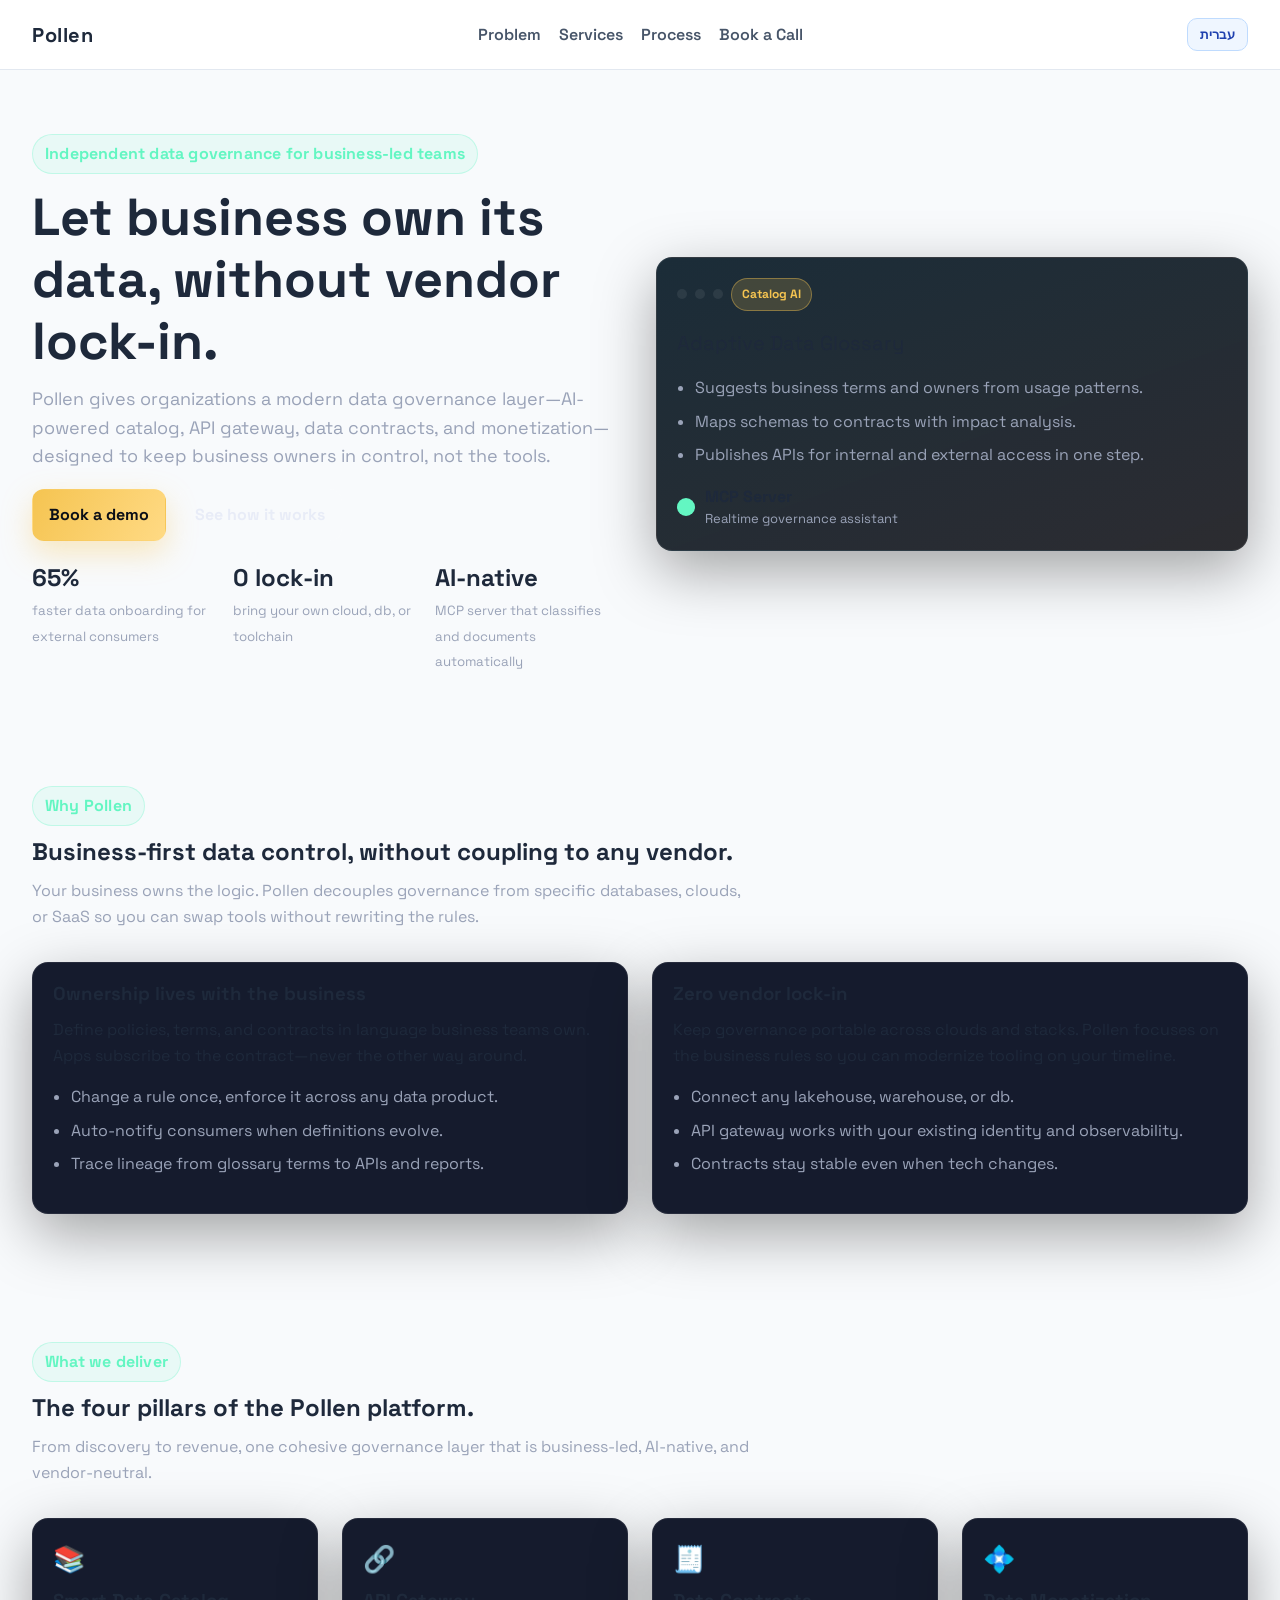
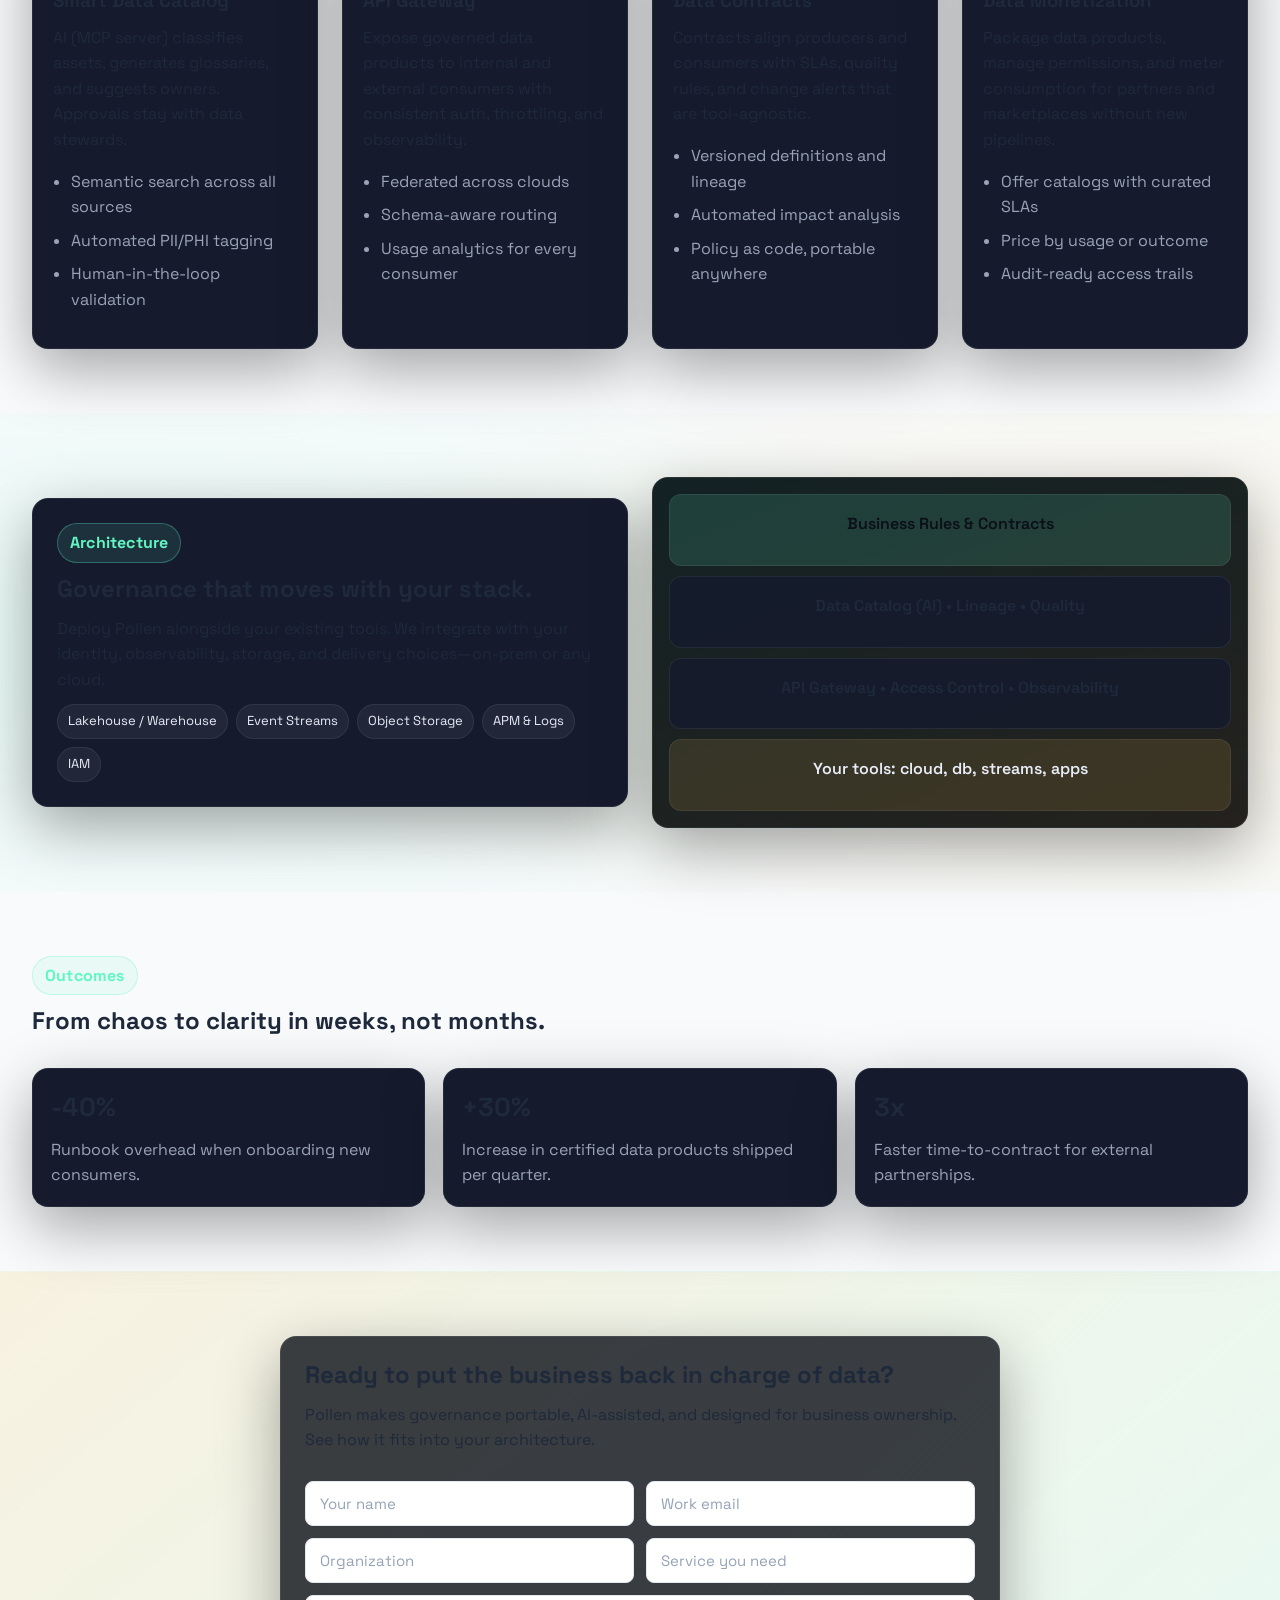
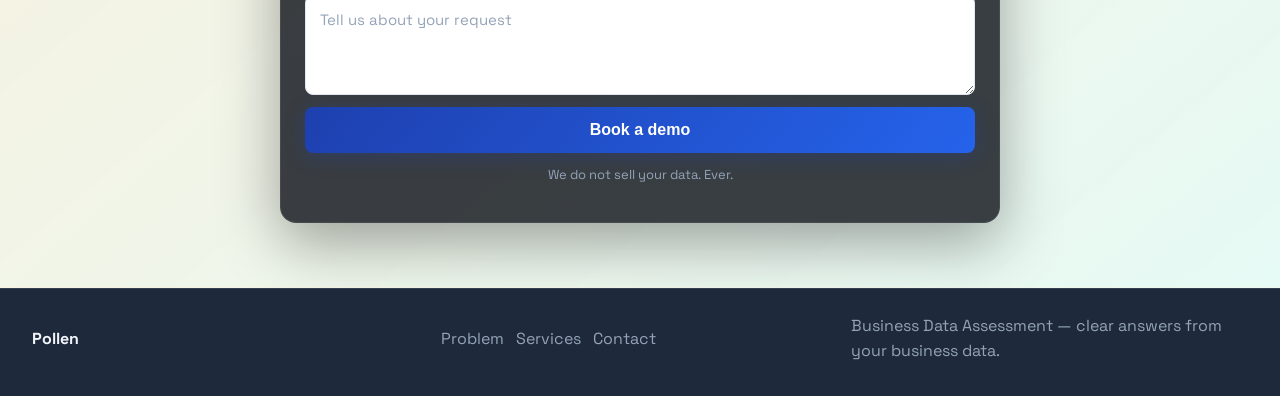
==== commit 51380f4b: "Redesign English landing page: Business Data Assessment (8 sections, blue/white corporate theme)" ====
--- a/index.html
+++ b/index.html
@@ -3,7 +3,7 @@
 <head>
   <meta charset="UTF-8" />
   <meta name="viewport" content="width=device-width, initial-scale=1.0" />
-  <title>Pollen Data Governance</title>
+  <title>Business Data Assessment | Pollen</title>
   <link rel="preconnect" href="https://fonts.googleapis.com" />
   <link rel="preconnect" href="https://fonts.gstatic.com" crossorigin />
   <link href="https://fonts.googleapis.com/css2?family=Space+Grotesk:wght@400;500;600;700&family=Manrope:wght@400;500;600&display=swap" rel="stylesheet" />
@@ -13,10 +13,10 @@
   <header class="nav">
     <div class="nav__brand">Pollen</div>
     <nav class="nav__links" aria-label="Primary">
-      <a id="navValues" href="#values-en">Values</a>
-      <a id="navSolutions" href="#solutions-en">Solutions</a>
-      <a id="navPlatform" href="#platform-en">Platform</a>
-      <a id="navCta" href="#cta-en">Talk to us</a>
+      <a id="navValues" href="#problem-en">Problem</a>
+      <a id="navSolutions" href="#what-we-do-en">Services</a>
+      <a id="navPlatform" href="#process-en">Process</a>
+      <a id="navCta" href="#cta-en">Book a Call</a>
     </nav>
     <button class="lang-toggle" id="langToggle" aria-label="Switch language" title="Switch language">עברית</button>
     <button class="nav__toggle" aria-label="Toggle menu">☰</button>
@@ -398,8 +398,8 @@
   <footer class="footer">
     <div class="footer__brand">Pollen</div>
     <div class="footer__links">
-      <a id="footerValues" href="#values-en">Values</a>
-      <a id="footerSolutions" href="#solutions-en">Solutions</a>
+      <a id="footerValues" href="#problem-en">Problem</a>
+      <a id="footerSolutions" href="#what-we-do-en">Services</a>
       <a id="footerCta" href="#cta-en">Contact</a>
     </div>
     <p class="footer__note" id="footerNote">Built for business-owned, vendor-neutral data governance.</p>
--- a/styles.css
+++ b/styles.css
@@ -432,3 +432,319 @@
     border-radius: 12px;
   }
 }
+
+/* ================================================================
+   ENGLISH VERSION — Blue / White / Gray Corporate Design
+   All rules scoped to html.lang-en or #main-en
+   ================================================================ */
+
+/* Nav & footer override when English is active */
+html.lang-en body { background: #f8fafc; }
+
+html.lang-en .nav {
+  background: rgba(255, 255, 255, 0.97);
+  border-bottom: 1px solid #e2e8f0;
+}
+html.lang-en .nav__brand { color: #1e293b; }
+html.lang-en .nav__links a { color: #475569; }
+html.lang-en .nav__links a:hover { color: #1e40af; }
+html.lang-en .nav__toggle { border-color: #e2e8f0; color: #1e293b; }
+html.lang-en .lang-toggle { background: #eff6ff; border-color: #bfdbfe; color: #1e40af; }
+html.lang-en .nav.open .nav__links { background: #ffffff; border-color: #e2e8f0; }
+html.lang-en .nav.open .nav__links a { color: #1e293b; }
+
+html.lang-en .footer { background: #1e293b; border-top-color: #334155; }
+html.lang-en .footer__brand { color: #f1f5f9; }
+html.lang-en .footer__note { color: #94a3b8; }
+html.lang-en .footer__links a { color: #94a3b8; }
+html.lang-en .footer__links a:hover { color: #e2e8f0; }
+
+/* Main wrapper */
+#main-en { background: #f8fafc; color: #1e293b; }
+
+/* Containers */
+.en-container { max-width: 1100px; margin: 0 auto; padding: 0 32px; }
+.en-container--narrow { max-width: 780px; }
+.en-centered { text-align: center; }
+
+/* ---- Hero ---- */
+.en-hero {
+  background: linear-gradient(135deg, #0f2147 0%, #1e3a7a 55%, #1d4ed8 100%);
+  padding: 80px 32px 72px;
+  color: #ffffff;
+}
+.en-hero__inner {
+  display: grid;
+  grid-template-columns: 1fr 1fr;
+  gap: 48px;
+  align-items: center;
+}
+.en-badge {
+  display: inline-block;
+  background: rgba(255, 255, 255, 0.13);
+  border: 1px solid rgba(255, 255, 255, 0.28);
+  color: #bfdbfe;
+  padding: 6px 14px;
+  border-radius: 999px;
+  font-size: 11px;
+  font-weight: 800;
+  letter-spacing: 1px;
+  text-transform: uppercase;
+  margin-bottom: 20px;
+}
+.en-hero__headline {
+  font-size: clamp(26px, 4vw, 46px);
+  font-weight: 700;
+  line-height: 1.15;
+  color: #ffffff;
+  margin: 0 0 16px;
+}
+.en-hero__sub {
+  font-size: 19px;
+  color: #bfdbfe;
+  font-weight: 500;
+  margin: 0 0 28px;
+}
+.en-hero__actions { display: flex; gap: 12px; flex-wrap: wrap; margin-bottom: 32px; }
+
+.en-btn {
+  display: inline-flex;
+  align-items: center;
+  justify-content: center;
+  padding: 13px 26px;
+  border-radius: 8px;
+  font-weight: 700;
+  font-size: 15px;
+  text-decoration: none;
+  transition: all 0.2s ease;
+  cursor: pointer;
+  border: none;
+}
+.en-btn--primary {
+  background: #f5c451;
+  color: #1e293b;
+  box-shadow: 0 4px 20px rgba(245, 196, 81, 0.35);
+}
+.en-btn--primary:hover { background: #fcd34d; transform: translateY(-2px); box-shadow: 0 8px 28px rgba(245, 196, 81, 0.45); }
+.en-btn--ghost {
+  background: rgba(255, 255, 255, 0.09);
+  border: 1.5px solid rgba(255, 255, 255, 0.3);
+  color: #e0f2fe;
+}
+.en-btn--ghost:hover { background: rgba(255, 255, 255, 0.17); transform: translateY(-2px); }
+
+.en-industries { display: flex; flex-wrap: wrap; gap: 8px; }
+.en-industries span {
+  background: rgba(255, 255, 255, 0.09);
+  border: 1px solid rgba(255, 255, 255, 0.2);
+  color: #93c5fd;
+  padding: 5px 12px;
+  border-radius: 999px;
+  font-size: 13px;
+}
+
+/* Hero visual */
+.en-hero__visual { display: flex; align-items: center; justify-content: center; }
+.en-data-map { display: flex; flex-direction: column; gap: 8px; width: 100%; max-width: 320px; }
+.en-data-row { display: flex; gap: 8px; justify-content: center; }
+.en-data-connector { text-align: center; color: rgba(255, 255, 255, 0.35); font-size: 18px; letter-spacing: 6px; padding: 2px 0; }
+.en-data-node {
+  flex: 1;
+  background: rgba(255, 255, 255, 0.1);
+  border: 1px solid rgba(255, 255, 255, 0.2);
+  border-radius: 10px;
+  padding: 12px 8px;
+  text-align: center;
+  font-size: 13px;
+  font-weight: 600;
+  color: #e0f2fe;
+}
+.en-data-node--hub {
+  flex: none;
+  background: rgba(245, 196, 81, 0.22);
+  border: 2px solid #f5c451;
+  color: #ffffff;
+  font-size: 15px;
+  font-weight: 700;
+  padding: 14px 40px;
+}
+.en-data-node--out { background: rgba(99, 246, 194, 0.13); border-color: rgba(99, 246, 194, 0.35); color: #a7f3d0; }
+
+/* ---- Section base ---- */
+.en-section { padding: 80px 32px; background: #ffffff; }
+.en-section--alt { background: #f1f5f9; }
+.en-section--blue { background: linear-gradient(135deg, #0f2147, #1e3a7a); color: #ffffff; }
+.en-section--cta { background: #f8fafc; border-top: 3px solid #1e40af; }
+
+.en-tag {
+  display: inline-block;
+  font-size: 11px;
+  font-weight: 800;
+  text-transform: uppercase;
+  letter-spacing: 1.2px;
+  color: #1e40af;
+  margin-bottom: 12px;
+}
+.en-tag--light { color: #93c5fd; }
+
+.en-h2 { font-size: clamp(22px, 3vw, 36px); font-weight: 700; line-height: 1.2; color: #1e293b; margin: 0 0 20px; }
+.en-h2--white { color: #ffffff; }
+
+.en-text { font-size: 17px; color: #475569; line-height: 1.8; margin: 0 0 16px; }
+.en-text strong { color: #1e293b; }
+.en-text--muted { color: #94a3b8; font-style: italic; font-size: 15px; }
+
+/* ---- Pain points ---- */
+.en-pains {
+  display: grid;
+  grid-template-columns: repeat(auto-fit, minmax(260px, 1fr));
+  gap: 14px;
+  margin-top: 32px;
+}
+.en-pain {
+  display: flex;
+  align-items: flex-start;
+  gap: 14px;
+  background: #ffffff;
+  border: 1px solid #e2e8f0;
+  border-radius: 12px;
+  padding: 18px 20px;
+  transition: border-color 0.2s, box-shadow 0.2s;
+}
+.en-pain:hover { border-color: #93c5fd; box-shadow: 0 4px 16px rgba(30, 64, 175, 0.08); }
+.en-pain__icon { font-size: 22px; flex-shrink: 0; margin-top: 1px; }
+.en-pain p { margin: 0; color: #334155; font-size: 15px; line-height: 1.65; }
+
+/* ---- Trust strip ---- */
+.en-trust-strip {
+  display: flex;
+  flex-wrap: wrap;
+  gap: 16px;
+  margin-top: 32px;
+  padding-top: 24px;
+  border-top: 1px solid #e2e8f0;
+}
+.en-trust-strip span { color: #1e40af; font-weight: 600; font-size: 14px; }
+
+/* ---- Deliverable cards ---- */
+.en-cards {
+  display: grid;
+  grid-template-columns: repeat(auto-fit, minmax(195px, 1fr));
+  gap: 20px;
+  margin-top: 36px;
+}
+.en-card {
+  background: #ffffff;
+  border: 1px solid #e2e8f0;
+  border-radius: 14px;
+  padding: 24px;
+  transition: border-color 0.22s, box-shadow 0.22s, transform 0.22s;
+}
+.en-card:hover { border-color: #93c5fd; box-shadow: 0 8px 28px rgba(30, 64, 175, 0.1); transform: translateY(-3px); }
+.en-card__icon { font-size: 28px; display: block; margin-bottom: 12px; }
+.en-card h3 { font-size: 16px; font-weight: 700; color: #1e293b; margin: 0 0 8px; }
+.en-card p { margin: 0; color: #64748b; font-size: 14px; line-height: 1.65; }
+
+/* ---- Process steps ---- */
+.en-steps { display: flex; align-items: flex-start; gap: 0; margin-top: 44px; flex-wrap: wrap; }
+.en-step { flex: 1; min-width: 180px; text-align: center; padding: 0 16px; }
+.en-step__num {
+  width: 56px;
+  height: 56px;
+  background: #1e40af;
+  color: #ffffff;
+  border-radius: 50%;
+  font-size: 22px;
+  font-weight: 700;
+  display: flex;
+  align-items: center;
+  justify-content: center;
+  margin: 0 auto 16px;
+  box-shadow: 0 4px 16px rgba(30, 64, 175, 0.28);
+}
+.en-step h3 { font-size: 18px; font-weight: 700; color: #1e293b; margin: 0 0 8px; }
+.en-step p { color: #64748b; font-size: 14px; line-height: 1.65; margin: 0; }
+.en-step__arrow { font-size: 28px; color: #cbd5e1; align-self: center; flex-shrink: 0; margin-top: -16px; padding: 0 4px; }
+.en-duration { text-align: center; margin-top: 36px; color: #64748b; font-size: 15px; }
+.en-duration strong { color: #1e40af; }
+
+/* ---- Outcomes (blue section) ---- */
+.en-outcomes {
+  display: grid;
+  grid-template-columns: repeat(auto-fit, minmax(200px, 1fr));
+  gap: 20px;
+  margin-top: 40px;
+}
+.en-outcome {
+  background: rgba(255, 255, 255, 0.09);
+  border: 1px solid rgba(255, 255, 255, 0.18);
+  border-radius: 14px;
+  padding: 24px;
+  transition: background 0.2s;
+}
+.en-outcome:hover { background: rgba(255, 255, 255, 0.14); }
+.en-outcome__icon { font-size: 28px; display: block; margin-bottom: 10px; }
+.en-outcome strong { display: block; color: #ffffff; font-size: 17px; margin-bottom: 6px; font-weight: 700; }
+.en-outcome p { margin: 0; color: #bfdbfe; font-size: 14px; line-height: 1.6; }
+
+/* ---- CTA section ---- */
+.en-section--cta .en-text { max-width: 580px; margin-left: auto; margin-right: auto; }
+
+#main-en .cta__form {
+  display: grid;
+  grid-template-columns: 1fr 1fr;
+  gap: 12px;
+  margin: 28px 0 8px;
+  text-align: left;
+}
+#main-en .cta__form input,
+#main-en .cta__form textarea {
+  background: #ffffff;
+  border: 1.5px solid #e2e8f0;
+  border-radius: 8px;
+  padding: 12px 14px;
+  color: #1e293b;
+  font-size: 15px;
+  font-family: inherit;
+  transition: border-color 0.18s;
+}
+#main-en .cta__form input:focus,
+#main-en .cta__form textarea:focus {
+  outline: none;
+  border-color: #1e40af;
+  box-shadow: 0 0 0 3px rgba(30, 64, 175, 0.08);
+}
+#main-en .cta__form input::placeholder,
+#main-en .cta__form textarea::placeholder { color: #94a3b8; }
+#main-en .cta__form textarea { grid-column: span 2; resize: vertical; min-height: 100px; }
+#main-en .cta__form button {
+  grid-column: span 2;
+  background: linear-gradient(130deg, #1e40af, #2563eb);
+  color: #ffffff;
+  border: none;
+  font-size: 16px;
+  padding: 14px;
+  border-radius: 8px;
+  cursor: pointer;
+  font-weight: 700;
+  box-shadow: 0 4px 20px rgba(30, 64, 175, 0.3);
+  transition: all 0.2s ease;
+}
+#main-en .cta__form button:hover { transform: translateY(-2px); box-shadow: 0 8px 28px rgba(30, 64, 175, 0.4); }
+#main-en .microcopy { color: #94a3b8; text-align: center; margin-top: 12px; }
+
+/* ---- Responsive ---- */
+@media (max-width: 860px) {
+  .en-hero__inner { grid-template-columns: 1fr; }
+  .en-hero__visual { display: none; }
+}
+@media (max-width: 640px) {
+  .en-section { padding: 56px 20px; }
+  .en-hero { padding: 60px 20px 52px; }
+  .en-container { padding: 0 20px; }
+  .en-steps { flex-direction: column; align-items: center; }
+  .en-step__arrow { transform: rotate(90deg); margin: 0; }
+  #main-en .cta__form { grid-template-columns: 1fr; }
+  #main-en .cta__form textarea,
+  #main-en .cta__form button { grid-column: span 1; }
+}
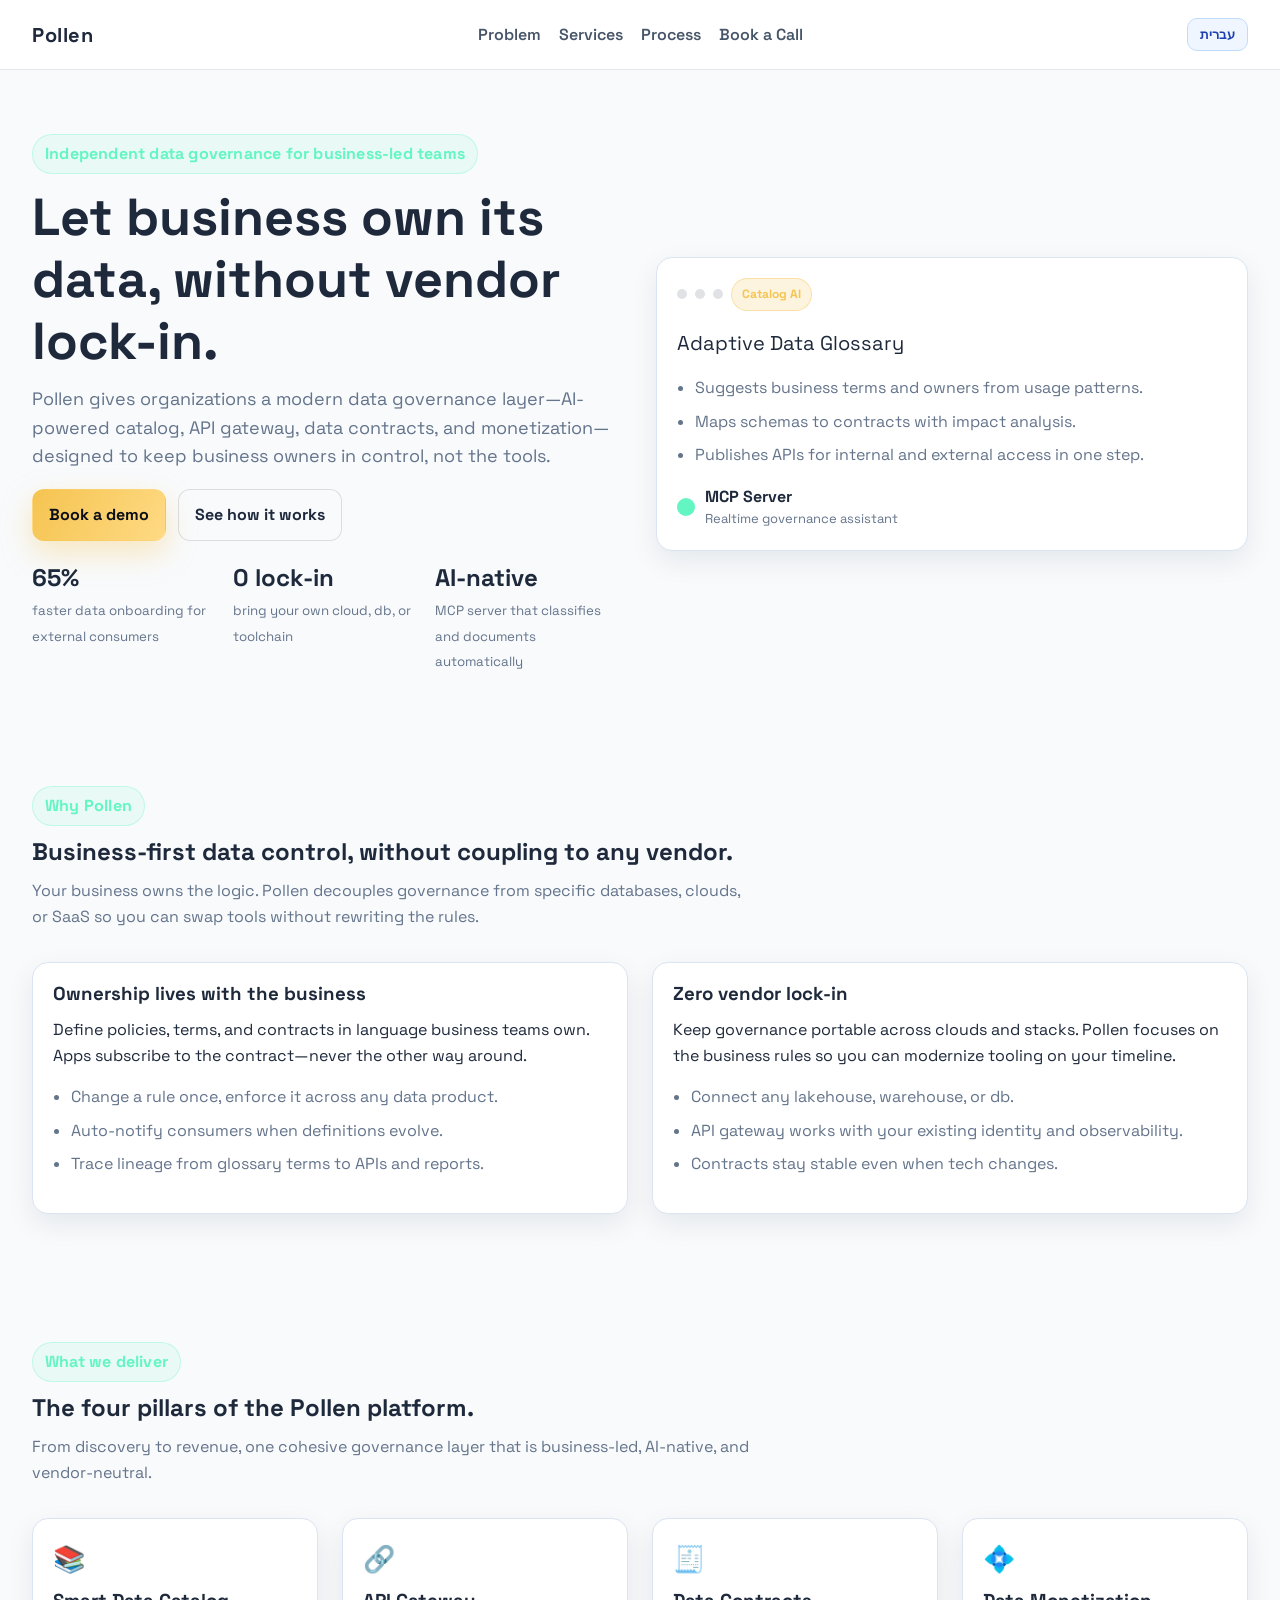
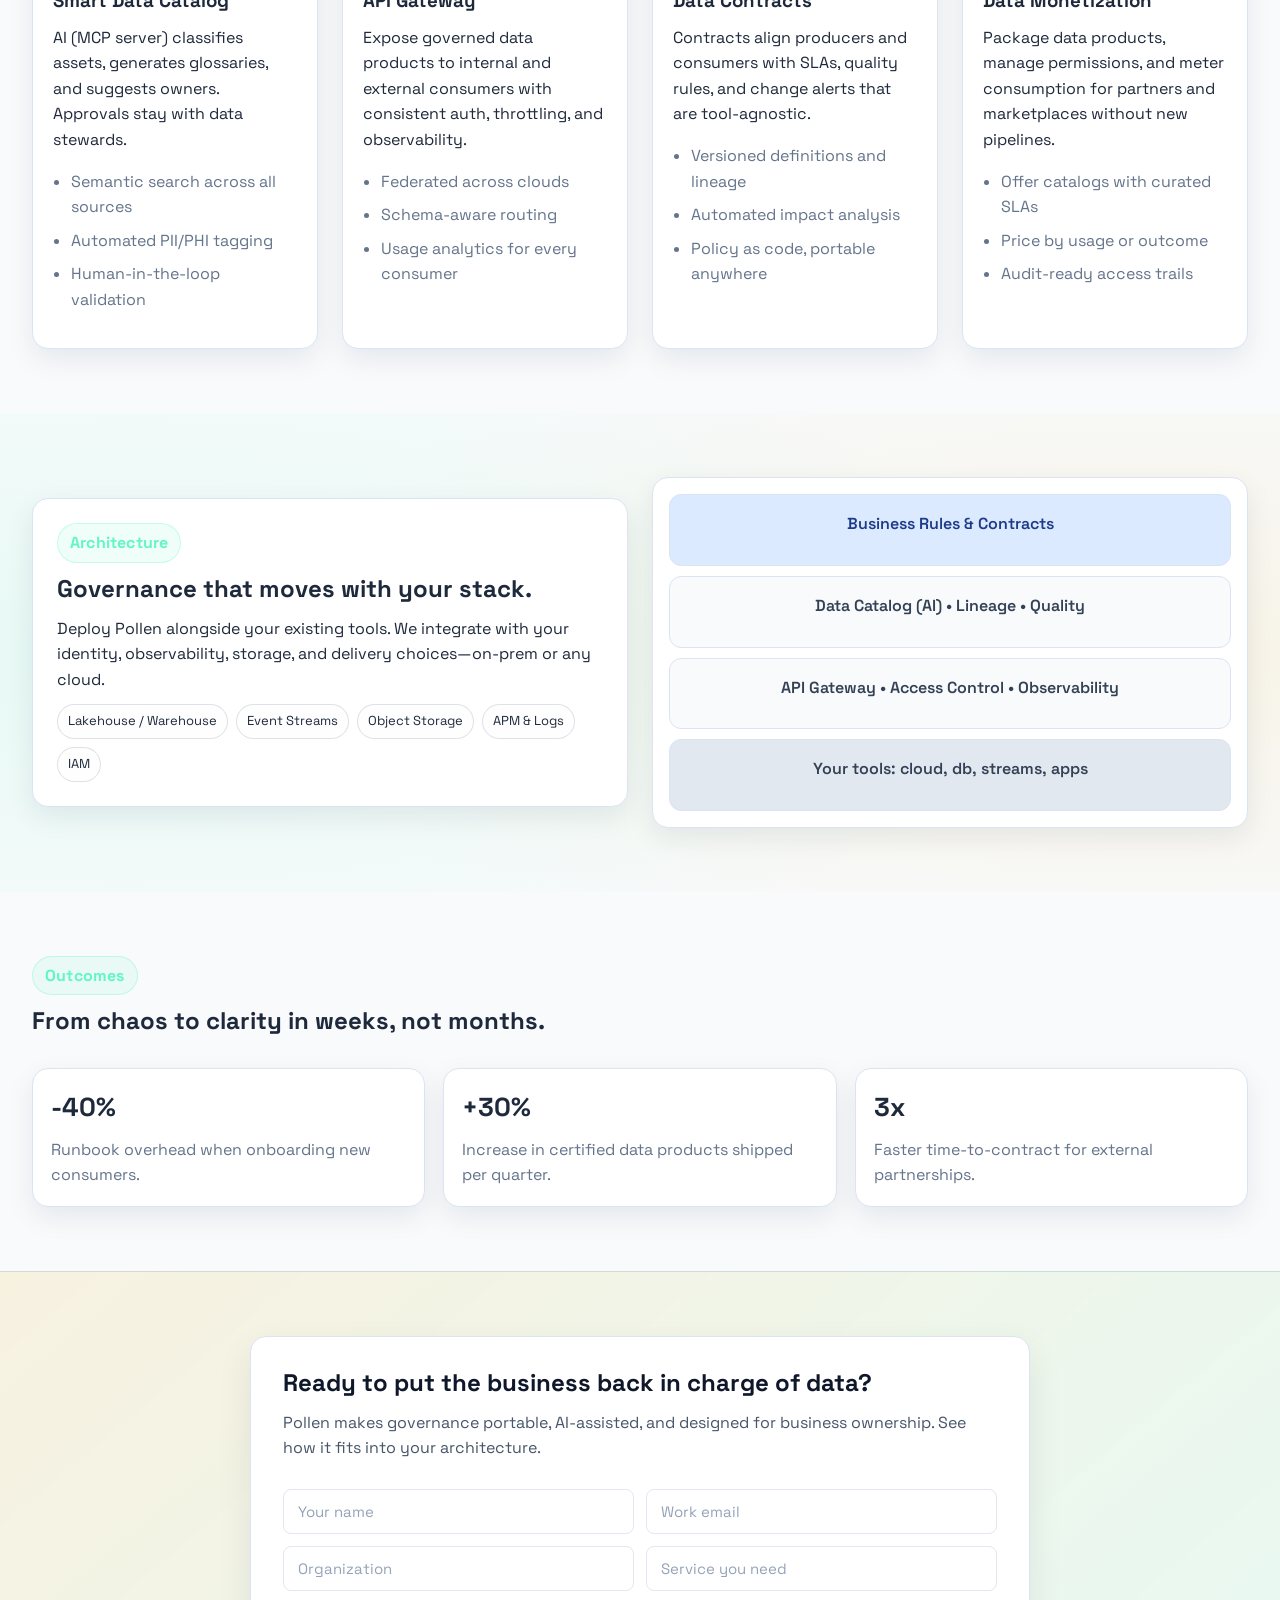
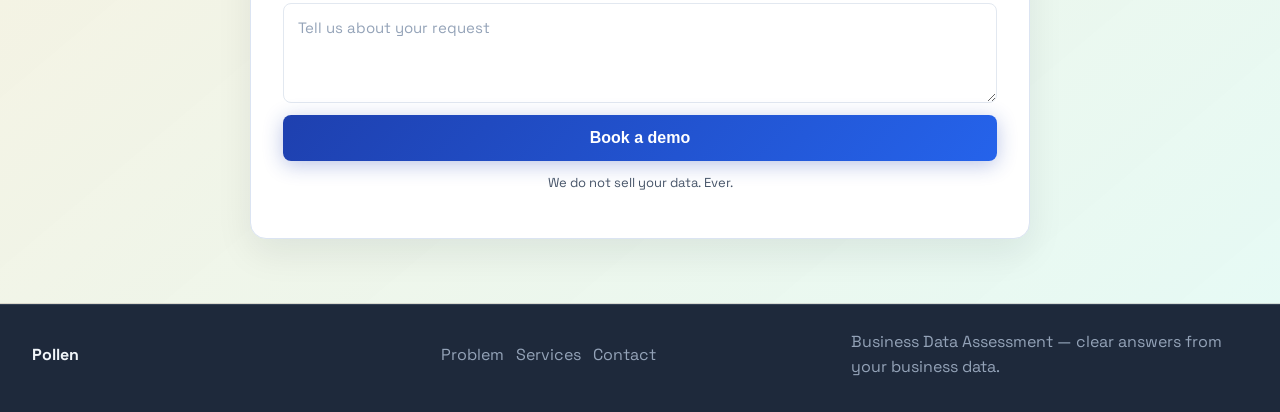
==== commit 39a3dd9e: "Fix English nav and footer anchor targets" ====
--- a/index.html
+++ b/index.html
@@ -13,9 +13,9 @@
   <header class="nav">
     <div class="nav__brand">Pollen</div>
     <nav class="nav__links" aria-label="Primary">
-      <a id="navValues" href="#problem-en">Problem</a>
-      <a id="navSolutions" href="#what-we-do-en">Services</a>
-      <a id="navPlatform" href="#process-en">Process</a>
+      <a id="navValues" href="#values-en">Problem</a>
+      <a id="navSolutions" href="#solutions-en">Services</a>
+      <a id="navPlatform" href="#platform-en">Process</a>
       <a id="navCta" href="#cta-en">Book a Call</a>
     </nav>
     <button class="lang-toggle" id="langToggle" aria-label="Switch language" title="Switch language">עברית</button>
@@ -398,8 +398,8 @@
   <footer class="footer">
     <div class="footer__brand">Pollen</div>
     <div class="footer__links">
-      <a id="footerValues" href="#problem-en">Problem</a>
-      <a id="footerSolutions" href="#what-we-do-en">Services</a>
+      <a id="footerValues" href="#values-en">Problem</a>
+      <a id="footerSolutions" href="#solutions-en">Services</a>
       <a id="footerCta" href="#cta-en">Contact</a>
     </div>
     <p class="footer__note" id="footerNote">Built for business-owned, vendor-neutral data governance.</p>
--- a/styles.css
+++ b/styles.css
@@ -460,7 +460,40 @@
 html.lang-en .footer__links a:hover { color: #e2e8f0; }
 
 /* Main wrapper */
-#main-en { background: #f8fafc; color: #1e293b; }
+#main-en {
+  background: #f8fafc;
+  color: #1e293b;
+  --text: #1e293b;
+  --muted: #64748b;
+  --stroke: rgba(15, 23, 42, 0.12);
+}
+
+html.lang-en #main-en .card,
+html.lang-en #main-en .tile,
+html.lang-en #main-en .statcard,
+html.lang-en #main-en .hero__card,
+html.lang-en #main-en .platform__panel,
+html.lang-en #main-en .platform__diagram {
+  background: #ffffff;
+  border-color: #dbe4f2;
+  box-shadow: 0 10px 28px rgba(15, 23, 42, 0.08);
+}
+
+html.lang-en #main-en .layer {
+  background: #f8fafc;
+  border-color: #dbe4f2;
+  color: #334155;
+}
+
+html.lang-en #main-en .layer--top {
+  background: #dbeafe;
+  color: #1e3a8a;
+}
+
+html.lang-en #main-en .layer--bottom {
+  background: #e2e8f0;
+  color: #334155;
+}
 
 /* Containers */
 .en-container { max-width: 1100px; margin: 0 auto; padding: 0 32px; }
@@ -576,6 +609,25 @@
 .en-section--blue { background: linear-gradient(135deg, #0f2147, #1e3a7a); color: #ffffff; }
 .en-section--cta { background: #f8fafc; border-top: 3px solid #1e40af; }
 
+html.lang-en #main-en .cta__content {
+  max-width: 780px;
+  margin: 0 auto;
+  background: #ffffff;
+  border: 1px solid #dbe4f2;
+  border-radius: 16px;
+  padding: 32px;
+  box-shadow: 0 14px 36px rgba(15, 23, 42, 0.08);
+  color: #1e293b;
+}
+
+html.lang-en #main-en .cta__content h2 {
+  color: #0f172a;
+}
+
+html.lang-en #main-en .cta__content p {
+  color: #475569;
+}
+
 .en-tag {
   display: inline-block;
   font-size: 11px;
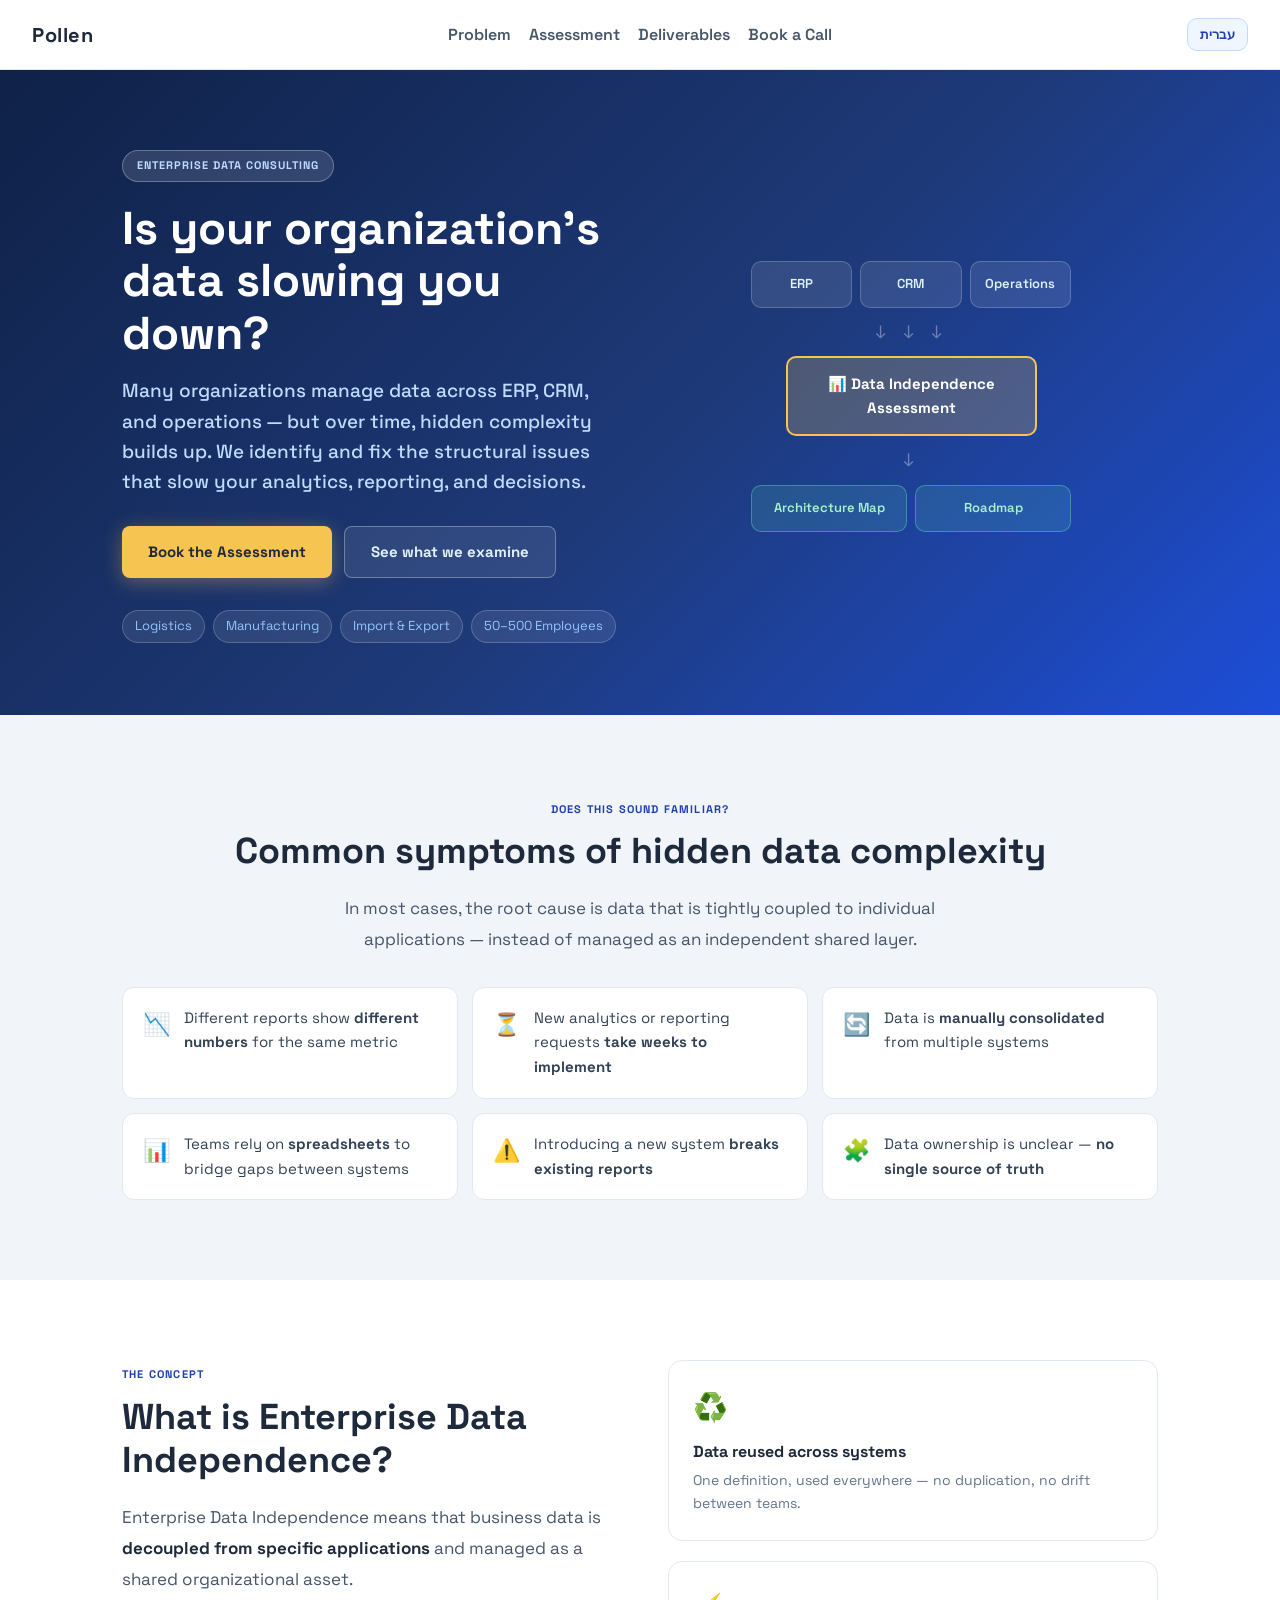
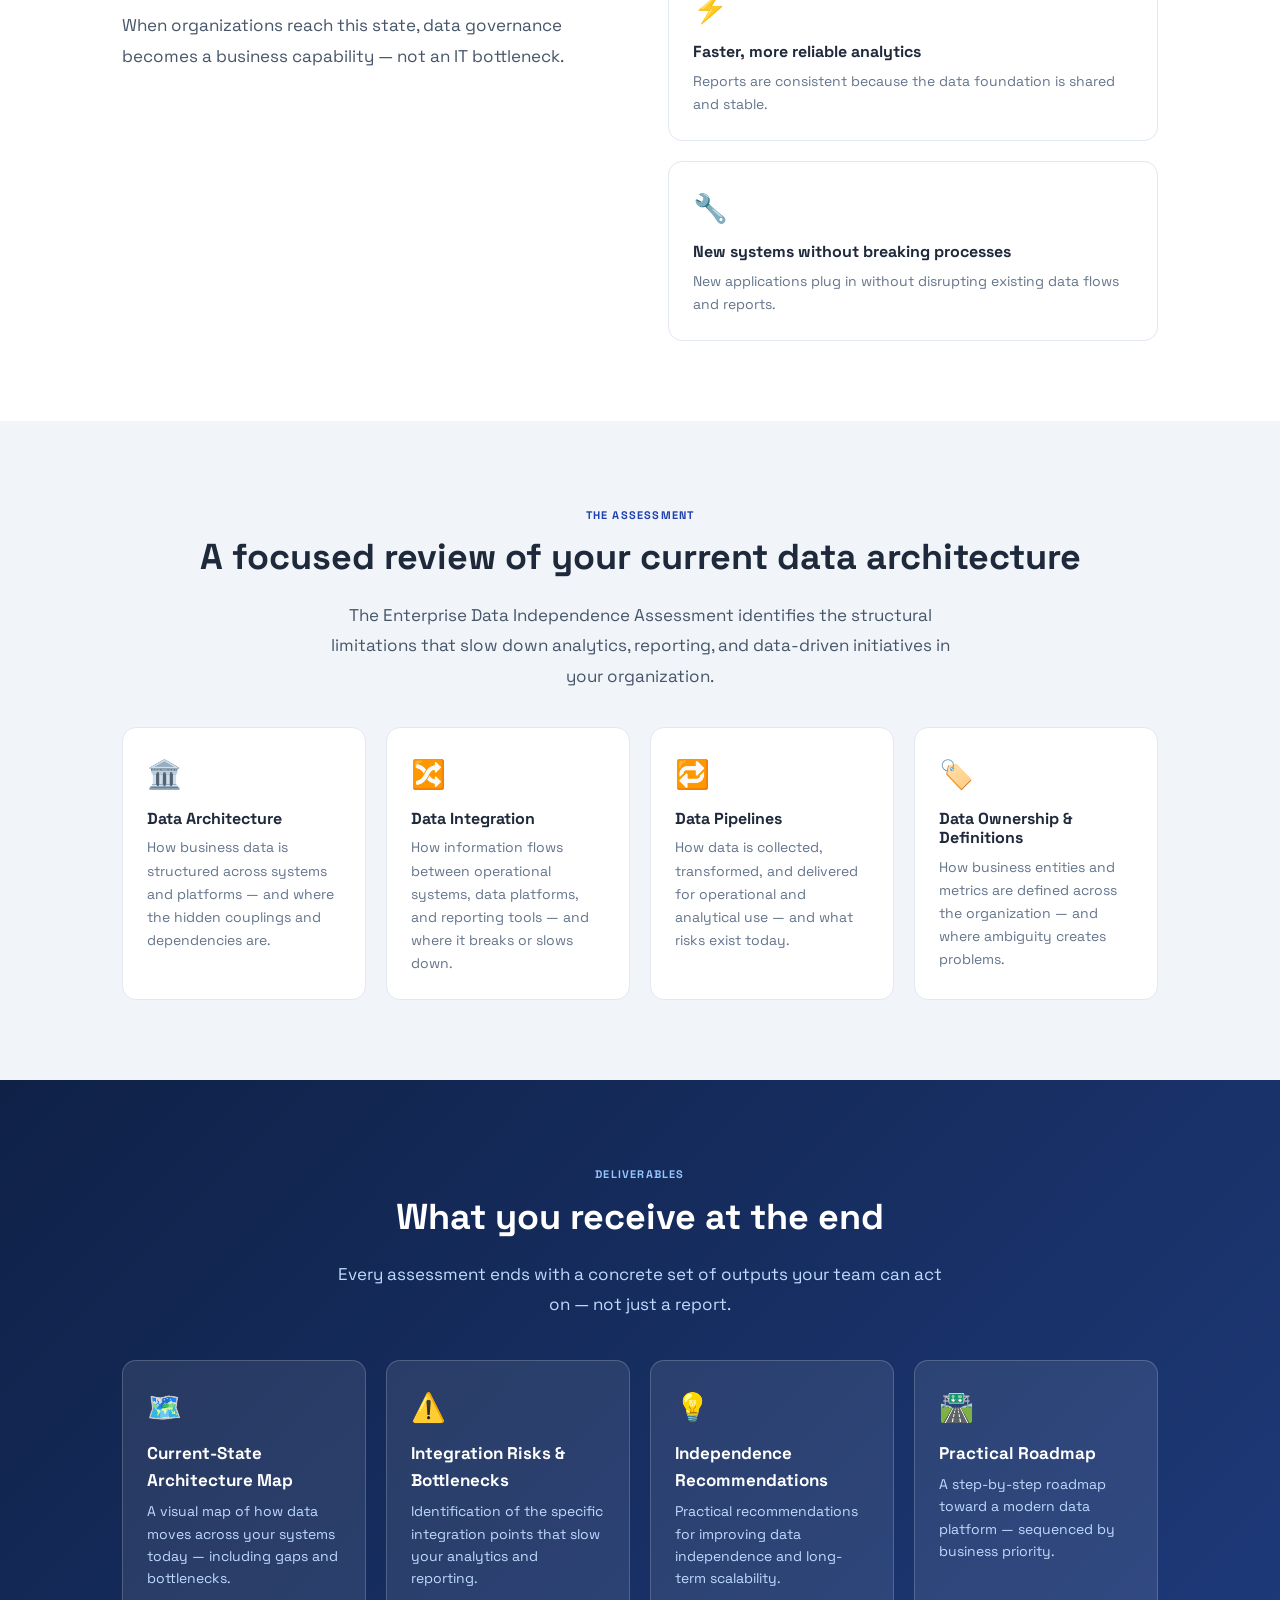
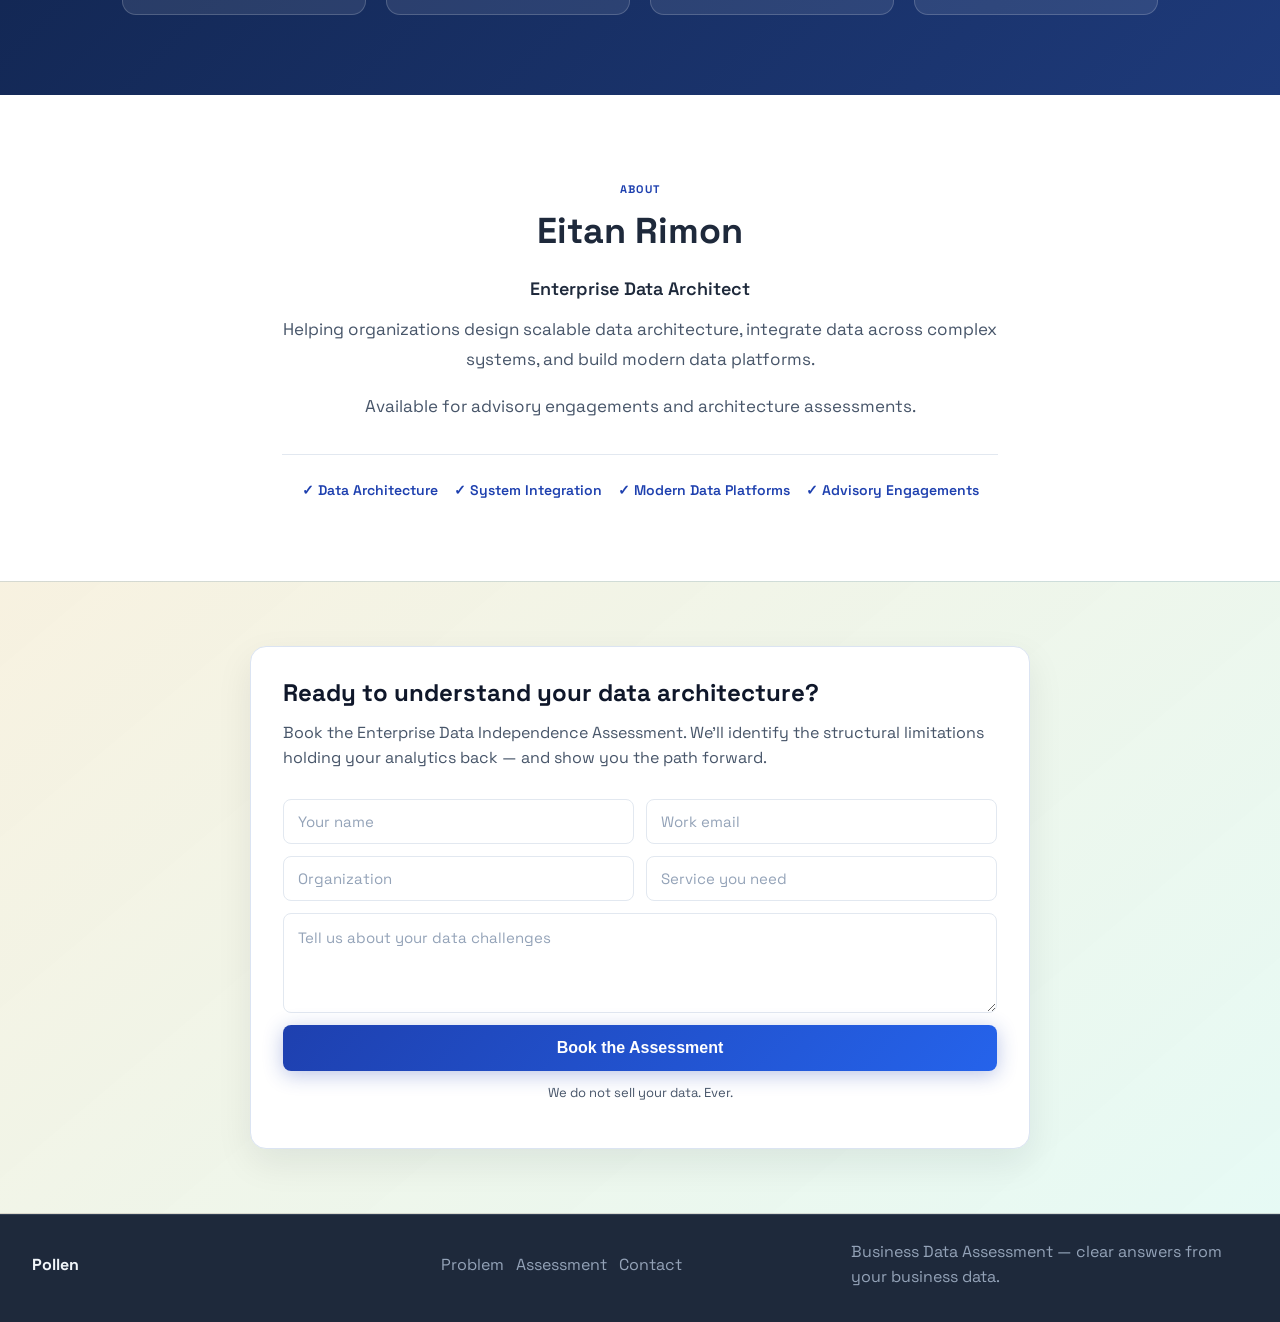
==== commit 4d45ca64: "Replace English page with Enterprise Data Independence Assessment proposal content" ====
--- a/index.html
+++ b/index.html
@@ -3,7 +3,7 @@
 <head>
   <meta charset="UTF-8" />
   <meta name="viewport" content="width=device-width, initial-scale=1.0" />
-  <title>Business Data Assessment | Pollen</title>
+  <title>Enterprise Data Independence Assessment | Pollen</title>
   <link rel="preconnect" href="https://fonts.googleapis.com" />
   <link rel="preconnect" href="https://fonts.gstatic.com" crossorigin />
   <link href="https://fonts.googleapis.com/css2?family=Space+Grotesk:wght@400;500;600;700&family=Manrope:wght@400;500;600&display=swap" rel="stylesheet" />
@@ -14,8 +14,8 @@
     <div class="nav__brand">Pollen</div>
     <nav class="nav__links" aria-label="Primary">
       <a id="navValues" href="#values-en">Problem</a>
-      <a id="navSolutions" href="#solutions-en">Services</a>
-      <a id="navPlatform" href="#platform-en">Process</a>
+      <a id="navSolutions" href="#solutions-en">Assessment</a>
+      <a id="navPlatform" href="#platform-en">Deliverables</a>
       <a id="navCta" href="#cta-en">Book a Call</a>
     </nav>
     <button class="lang-toggle" id="langToggle" aria-label="Switch language" title="Switch language">עברית</button>
@@ -23,200 +23,214 @@
   </header>
 
   <main id="main-en" data-lang="en">
-    <section class="hero">
-      <div class="hero__content">
-        <p class="pill">Independent data governance for business-led teams</p>
-        <h1>Let business own its data, without vendor lock-in.</h1>
-        <p class="lead">Pollen gives organizations a modern data governance layer—AI-powered catalog, API gateway, data contracts, and monetization—designed to keep business owners in control, not the tools.</p>
-        <div class="hero__actions">
-          <a class="btn primary" href="#cta-en">Book a demo</a>
-          <a class="btn ghost" href="#solutions-en">See how it works</a>
-        </div>
-        <div class="hero__stats">
+
+    <!-- HERO -->
+    <section class="en-hero">
+      <div class="en-container en-hero__inner">
+        <div>
+          <span class="en-badge">Enterprise Data Consulting</span>
+          <h1 class="en-hero__headline">Is your organization's data slowing you down?</h1>
+          <p class="en-hero__sub">Many organizations manage data across ERP, CRM, and operations — but over time, hidden complexity builds up. We identify and fix the structural issues that slow your analytics, reporting, and decisions.</p>
+          <div class="en-hero__actions">
+            <a class="en-btn en-btn--primary" href="#cta-en">Book the Assessment</a>
+            <a class="en-btn en-btn--ghost" href="#solutions-en">See what we examine</a>
+          </div>
+          <div class="en-industries">
+            <span>Logistics</span>
+            <span>Manufacturing</span>
+            <span>Import &amp; Export</span>
+            <span>50–500 Employees</span>
+          </div>
+        </div>
+        <div class="en-hero__visual">
+          <div class="en-data-map">
+            <div class="en-data-row">
+              <div class="en-data-node">ERP</div>
+              <div class="en-data-node">CRM</div>
+              <div class="en-data-node">Operations</div>
+            </div>
+            <div class="en-data-connector">↓ ↓ ↓</div>
+            <div class="en-data-row">
+              <div class="en-data-node en-data-node--hub">📊 Data Independence<br>Assessment</div>
+            </div>
+            <div class="en-data-connector">↓</div>
+            <div class="en-data-row">
+              <div class="en-data-node en-data-node--out">Architecture Map</div>
+              <div class="en-data-node en-data-node--out">Roadmap</div>
+            </div>
+          </div>
+        </div>
+      </div>
+    </section>
+
+    <!-- PAIN POINTS -->
+    <section id="values-en" class="en-section en-section--alt">
+      <div class="en-container">
+        <div class="en-centered">
+          <p class="en-tag">Does This Sound Familiar?</p>
+          <h2 class="en-h2">Common symptoms of hidden data complexity</h2>
+          <p class="en-text" style="max-width:640px;margin:0 auto 0;">In most cases, the root cause is data that is tightly coupled to individual applications — instead of managed as an independent shared layer.</p>
+        </div>
+        <div class="en-pains">
+          <div class="en-pain">
+            <span class="en-pain__icon">📉</span>
+            <p>Different reports show <strong>different numbers</strong> for the same metric</p>
+          </div>
+          <div class="en-pain">
+            <span class="en-pain__icon">⏳</span>
+            <p>New analytics or reporting requests <strong>take weeks to implement</strong></p>
+          </div>
+          <div class="en-pain">
+            <span class="en-pain__icon">🔄</span>
+            <p>Data is <strong>manually consolidated</strong> from multiple systems</p>
+          </div>
+          <div class="en-pain">
+            <span class="en-pain__icon">📊</span>
+            <p>Teams rely on <strong>spreadsheets</strong> to bridge gaps between systems</p>
+          </div>
+          <div class="en-pain">
+            <span class="en-pain__icon">⚠️</span>
+            <p>Introducing a new system <strong>breaks existing reports</strong></p>
+          </div>
+          <div class="en-pain">
+            <span class="en-pain__icon">🧩</span>
+            <p>Data ownership is unclear — <strong>no single source of truth</strong></p>
+          </div>
+        </div>
+      </div>
+    </section>
+
+    <!-- WHAT IS DATA INDEPENDENCE -->
+    <section class="en-section">
+      <div class="en-container">
+        <div style="display:grid;grid-template-columns:1fr 1fr;gap:56px;align-items:start;">
           <div>
-            <span class="stat">65%</span>
-            <small>faster data onboarding for external consumers</small>
-          </div>
-          <div>
-            <span class="stat">0 lock-in</span>
-            <small>bring your own cloud, db, or toolchain</small>
-          </div>
-          <div>
-            <span class="stat">AI-native</span>
-            <small>MCP server that classifies and documents automatically</small>
-          </div>
-        </div>
-      </div>
-      <div class="hero__card">
-        <div class="card__header">
-          <span class="dot"></span>
-          <span class="dot"></span>
-          <span class="dot"></span>
-          <span class="chip">Catalog AI</span>
-        </div>
-        <div class="card__body">
-          <p class="card__title">Adaptive Data Glossary</p>
-          <ul class="card__list">
-            <li>Suggests business terms and owners from usage patterns.</li>
-            <li>Maps schemas to contracts with impact analysis.</li>
-            <li>Publishes APIs for internal and external access in one step.</li>
-          </ul>
-          <div class="card__footer">
-            <span class="pulse"></span>
-            <div>
-              <p class="card__label">MCP Server</p>
-              <p class="card__meta">Realtime governance assistant</p>
-            </div>
-          </div>
-        </div>
-      </div>
-    </section>
-
-    <section id="values-en" class="section values">
-      <div class="section__header">
-        <p class="pill">Why Pollen</p>
-        <h2>Business-first data control, without coupling to any vendor.</h2>
-        <p class="sub">Your business owns the logic. Pollen decouples governance from specific databases, clouds, or SaaS so you can swap tools without rewriting the rules.</p>
-      </div>
-      <div class="grid two">
-        <article class="card">
-          <h3>Ownership lives with the business</h3>
-          <p>Define policies, terms, and contracts in language business teams own. Apps subscribe to the contract—never the other way around.</p>
-          <ul>
-            <li>Change a rule once, enforce it across any data product.</li>
-            <li>Auto-notify consumers when definitions evolve.</li>
-            <li>Trace lineage from glossary terms to APIs and reports.</li>
-          </ul>
-        </article>
-        <article class="card">
-          <h3>Zero vendor lock-in</h3>
-          <p>Keep governance portable across clouds and stacks. Pollen focuses on the business rules so you can modernize tooling on your timeline.</p>
-          <ul>
-            <li>Connect any lakehouse, warehouse, or db.</li>
-            <li>API gateway works with your existing identity and observability.</li>
-            <li>Contracts stay stable even when tech changes.</li>
-          </ul>
-        </article>
-      </div>
-    </section>
-
-    <section id="solutions-en" class="section solutions">
-      <div class="section__header">
-        <p class="pill">What we deliver</p>
-        <h2>The four pillars of the Pollen platform.</h2>
-        <p class="sub">From discovery to revenue, one cohesive governance layer that is business-led, AI-native, and vendor-neutral.</p>
-      </div>
-      <div class="grid four">
-        <article class="tile">
-          <div class="tile__icon">📚</div>
-          <h3>Smart Data Catalog</h3>
-          <p>AI (MCP server) classifies assets, generates glossaries, and suggests owners. Approvals stay with data stewards.</p>
-          <ul>
-            <li>Semantic search across all sources</li>
-            <li>Automated PII/PHI tagging</li>
-            <li>Human-in-the-loop validation</li>
-          </ul>
-        </article>
-        <article class="tile">
-          <div class="tile__icon">🔗</div>
-          <h3>API Gateway</h3>
-          <p>Expose governed data products to internal and external consumers with consistent auth, throttling, and observability.</p>
-          <ul>
-            <li>Federated across clouds</li>
-            <li>Schema-aware routing</li>
-            <li>Usage analytics for every consumer</li>
-          </ul>
-        </article>
-        <article class="tile">
-          <div class="tile__icon">🧾</div>
-          <h3>Data Contracts</h3>
-          <p>Contracts align producers and consumers with SLAs, quality rules, and change alerts that are tool-agnostic.</p>
-          <ul>
-            <li>Versioned definitions and lineage</li>
-            <li>Automated impact analysis</li>
-            <li>Policy as code, portable anywhere</li>
-          </ul>
-        </article>
-        <article class="tile">
-          <div class="tile__icon">💠</div>
-          <h3>Data Monetization</h3>
-          <p>Package data products, manage permissions, and meter consumption for partners and marketplaces without new pipelines.</p>
-          <ul>
-            <li>Offer catalogs with curated SLAs</li>
-            <li>Price by usage or outcome</li>
-            <li>Audit-ready access trails</li>
-          </ul>
-        </article>
-      </div>
-    </section>
-
-    <section id="platform-en" class="section platform">
-      <div class="platform__grid">
-        <div class="platform__panel">
-          <p class="pill">Architecture</p>
-          <h2>Governance that moves with your stack.</h2>
-          <p>Deploy Pollen alongside your existing tools. We integrate with your identity, observability, storage, and delivery choices—on-prem or any cloud.</p>
-          <div class="badges">
-            <span>Lakehouse / Warehouse</span>
-            <span>Event Streams</span>
-            <span>Object Storage</span>
-            <span>APM & Logs</span>
-            <span>IAM</span>
-          </div>
-        </div>
-        <div class="platform__diagram">
-          <div class="layer layer--top">
-            <p>Business Rules & Contracts</p>
-          </div>
-          <div class="layer">
-            <p>Data Catalog (AI) • Lineage • Quality</p>
-          </div>
-          <div class="layer">
-            <p>API Gateway • Access Control • Observability</p>
-          </div>
-          <div class="layer layer--bottom">
-            <p>Your tools: cloud, db, streams, apps</p>
-          </div>
-        </div>
-      </div>
-    </section>
-
-    <section class="section proof">
-      <div class="section__header">
-        <p class="pill">Outcomes</p>
-        <h2>From chaos to clarity in weeks, not months.</h2>
-      </div>
-      <div class="grid three">
-        <article class="statcard">
-          <p class="statcard__value">-40%</p>
-          <p class="statcard__label">Runbook overhead when onboarding new consumers.</p>
-        </article>
-        <article class="statcard">
-          <p class="statcard__value">+30%</p>
-          <p class="statcard__label">Increase in certified data products shipped per quarter.</p>
-        </article>
-        <article class="statcard">
-          <p class="statcard__value">3x</p>
-          <p class="statcard__label">Faster time-to-contract for external partnerships.</p>
-        </article>
-      </div>
-    </section>
-
+            <p class="en-tag">The Concept</p>
+            <h2 class="en-h2">What is Enterprise Data Independence?</h2>
+            <p class="en-text">Enterprise Data Independence means that business data is <strong>decoupled from specific applications</strong> and managed as a shared organizational asset.</p>
+            <p class="en-text">When organizations reach this state, data governance becomes a business capability — not an IT bottleneck.</p>
+          </div>
+          <div class="en-cards" style="grid-template-columns:1fr;margin-top:0;">
+            <div class="en-card">
+              <span class="en-card__icon">♻️</span>
+              <h3>Data reused across systems</h3>
+              <p>One definition, used everywhere — no duplication, no drift between teams.</p>
+            </div>
+            <div class="en-card">
+              <span class="en-card__icon">⚡</span>
+              <h3>Faster, more reliable analytics</h3>
+              <p>Reports are consistent because the data foundation is shared and stable.</p>
+            </div>
+            <div class="en-card">
+              <span class="en-card__icon">🔧</span>
+              <h3>New systems without breaking processes</h3>
+              <p>New applications plug in without disrupting existing data flows and reports.</p>
+            </div>
+          </div>
+        </div>
+      </div>
+    </section>
+
+    <!-- THE ASSESSMENT -->
+    <section id="solutions-en" class="en-section en-section--alt">
+      <div class="en-container">
+        <div class="en-centered">
+          <p class="en-tag">The Assessment</p>
+          <h2 class="en-h2">A focused review of your current data architecture</h2>
+          <p class="en-text" style="max-width:640px;margin:0 auto 0;">The Enterprise Data Independence Assessment identifies the structural limitations that slow down analytics, reporting, and data-driven initiatives in your organization.</p>
+        </div>
+        <div class="en-cards">
+          <div class="en-card">
+            <span class="en-card__icon">🏛️</span>
+            <h3>Data Architecture</h3>
+            <p>How business data is structured across systems and platforms — and where the hidden couplings and dependencies are.</p>
+          </div>
+          <div class="en-card">
+            <span class="en-card__icon">🔀</span>
+            <h3>Data Integration</h3>
+            <p>How information flows between operational systems, data platforms, and reporting tools — and where it breaks or slows down.</p>
+          </div>
+          <div class="en-card">
+            <span class="en-card__icon">🔁</span>
+            <h3>Data Pipelines</h3>
+            <p>How data is collected, transformed, and delivered for operational and analytical use — and what risks exist today.</p>
+          </div>
+          <div class="en-card">
+            <span class="en-card__icon">🏷️</span>
+            <h3>Data Ownership &amp; Definitions</h3>
+            <p>How business entities and metrics are defined across the organization — and where ambiguity creates problems.</p>
+          </div>
+        </div>
+      </div>
+    </section>
+
+    <!-- DELIVERABLES -->
+    <section id="platform-en" class="en-section en-section--blue">
+      <div class="en-container">
+        <div class="en-centered">
+          <p class="en-tag en-tag--light">Deliverables</p>
+          <h2 class="en-h2 en-h2--white">What you receive at the end</h2>
+          <p class="en-text" style="color:#bfdbfe;max-width:620px;margin:0 auto 0;">Every assessment ends with a concrete set of outputs your team can act on — not just a report.</p>
+        </div>
+        <div class="en-outcomes">
+          <div class="en-outcome">
+            <span class="en-outcome__icon">🗺️</span>
+            <strong>Current-State Architecture Map</strong>
+            <p>A visual map of how data moves across your systems today — including gaps and bottlenecks.</p>
+          </div>
+          <div class="en-outcome">
+            <span class="en-outcome__icon">⚠️</span>
+            <strong>Integration Risks &amp; Bottlenecks</strong>
+            <p>Identification of the specific integration points that slow your analytics and reporting.</p>
+          </div>
+          <div class="en-outcome">
+            <span class="en-outcome__icon">💡</span>
+            <strong>Independence Recommendations</strong>
+            <p>Practical recommendations for improving data independence and long-term scalability.</p>
+          </div>
+          <div class="en-outcome">
+            <span class="en-outcome__icon">🛣️</span>
+            <strong>Practical Roadmap</strong>
+            <p>A step-by-step roadmap toward a modern data platform — sequenced by business priority.</p>
+          </div>
+        </div>
+      </div>
+    </section>
+
+    <!-- ABOUT -->
+    <section class="en-section">
+      <div class="en-container en-container--narrow en-centered">
+        <p class="en-tag">About</p>
+        <h2 class="en-h2">Eitan Rimon</h2>
+        <p class="en-text" style="font-size:18px;color:#1e293b;font-weight:600;margin-bottom:8px;">Enterprise Data Architect</p>
+        <p class="en-text">Helping organizations design scalable data architecture, integrate data across complex systems, and build modern data platforms.</p>
+        <p class="en-text">Available for advisory engagements and architecture assessments.</p>
+        <div class="en-trust-strip" style="justify-content:center;">
+          <span>✓ Data Architecture</span>
+          <span>✓ System Integration</span>
+          <span>✓ Modern Data Platforms</span>
+          <span>✓ Advisory Engagements</span>
+        </div>
+      </div>
+    </section>
+
+    <!-- CTA -->
     <section id="cta-en" class="section cta">
       <div class="cta__content">
-        <h2>Ready to put the business back in charge of data?</h2>
-        <p>Pollen makes governance portable, AI-assisted, and designed for business ownership. See how it fits into your architecture.</p>
+        <h2>Ready to understand your data architecture?</h2>
+        <p>Book the Enterprise Data Independence Assessment. We'll identify the structural limitations holding your analytics back — and show you the path forward.</p>
         <form class="cta__form">
           <input type="text" name="name" placeholder="Your name" required />
           <input type="email" name="email" placeholder="Work email" required />
           <input type="text" name="org" placeholder="Organization" />
           <input type="text" name="service" placeholder="Service you need" required />
-          <textarea name="message" placeholder="Tell us about your request" rows="3"></textarea>
-          <button type="submit" class="btn primary">Book a demo</button>
+          <textarea name="message" placeholder="Tell us about your data challenges" rows="3"></textarea>
+          <button type="submit" class="btn primary">Book the Assessment</button>
         </form>
         <p class="microcopy">We do not sell your data. Ever.</p>
       </div>
     </section>
+
   </main>
 
   <main id="main-he" data-lang="he" dir="rtl" lang="he" class="hidden">
@@ -399,10 +413,10 @@
     <div class="footer__brand">Pollen</div>
     <div class="footer__links">
       <a id="footerValues" href="#values-en">Problem</a>
-      <a id="footerSolutions" href="#solutions-en">Services</a>
+      <a id="footerSolutions" href="#solutions-en">Assessment</a>
       <a id="footerCta" href="#cta-en">Contact</a>
     </div>
-    <p class="footer__note" id="footerNote">Built for business-owned, vendor-neutral data governance.</p>
+    <p class="footer__note" id="footerNote">Enterprise Data Independence Assessment — clear answers from your business data.</p>
   </footer>
 
   <script src="script.js"></script>
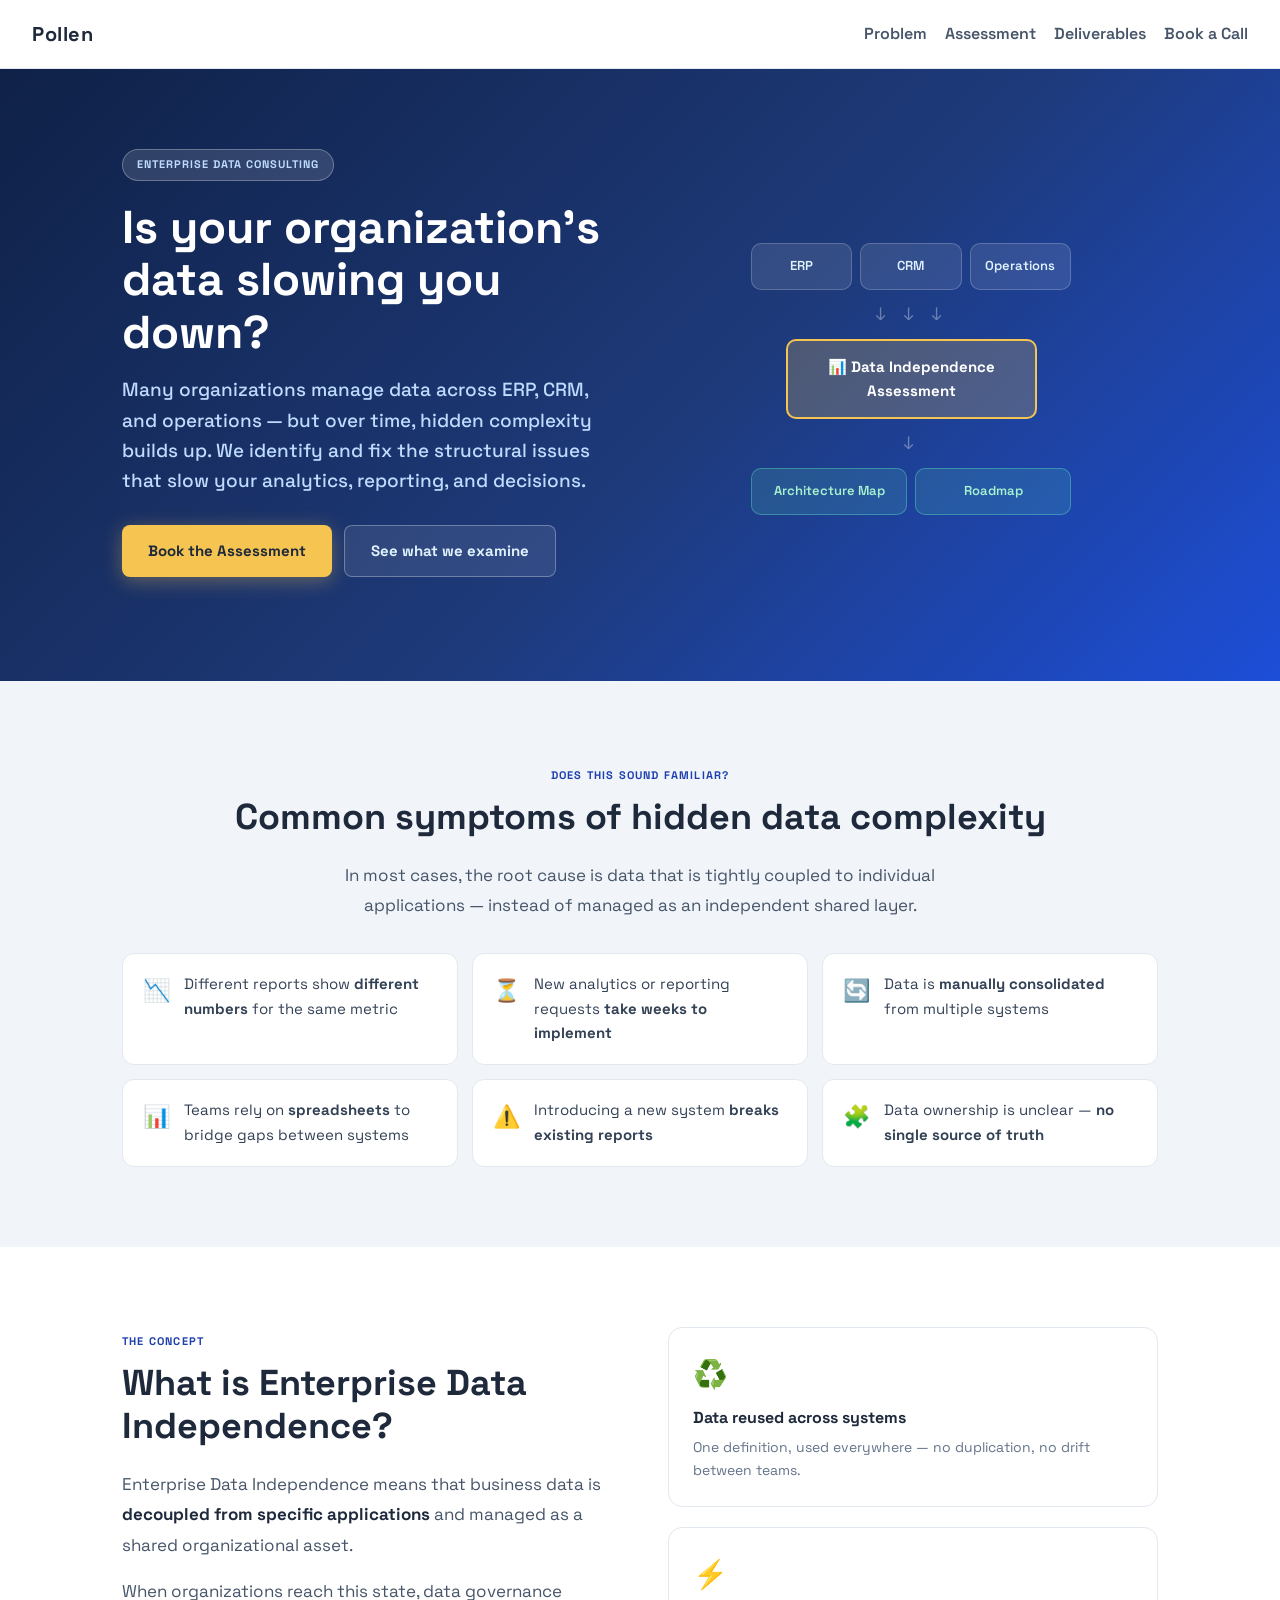
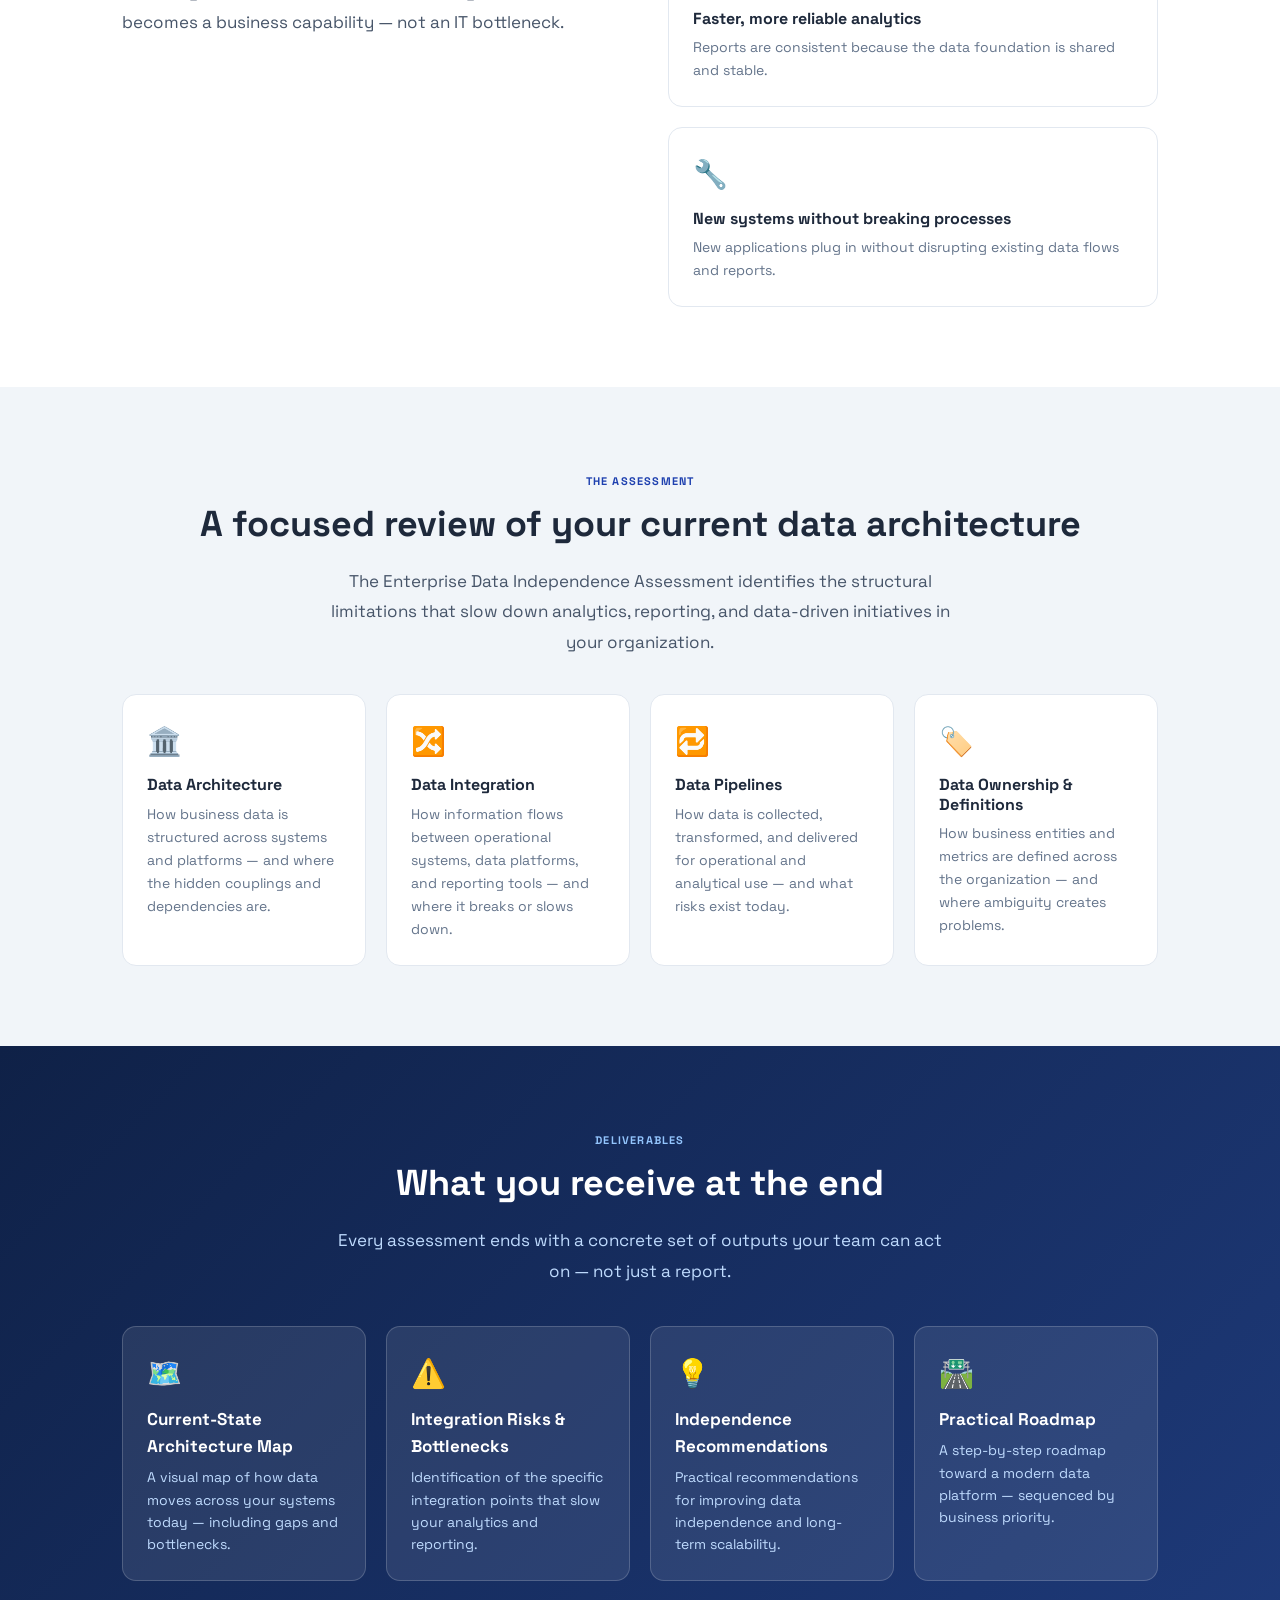
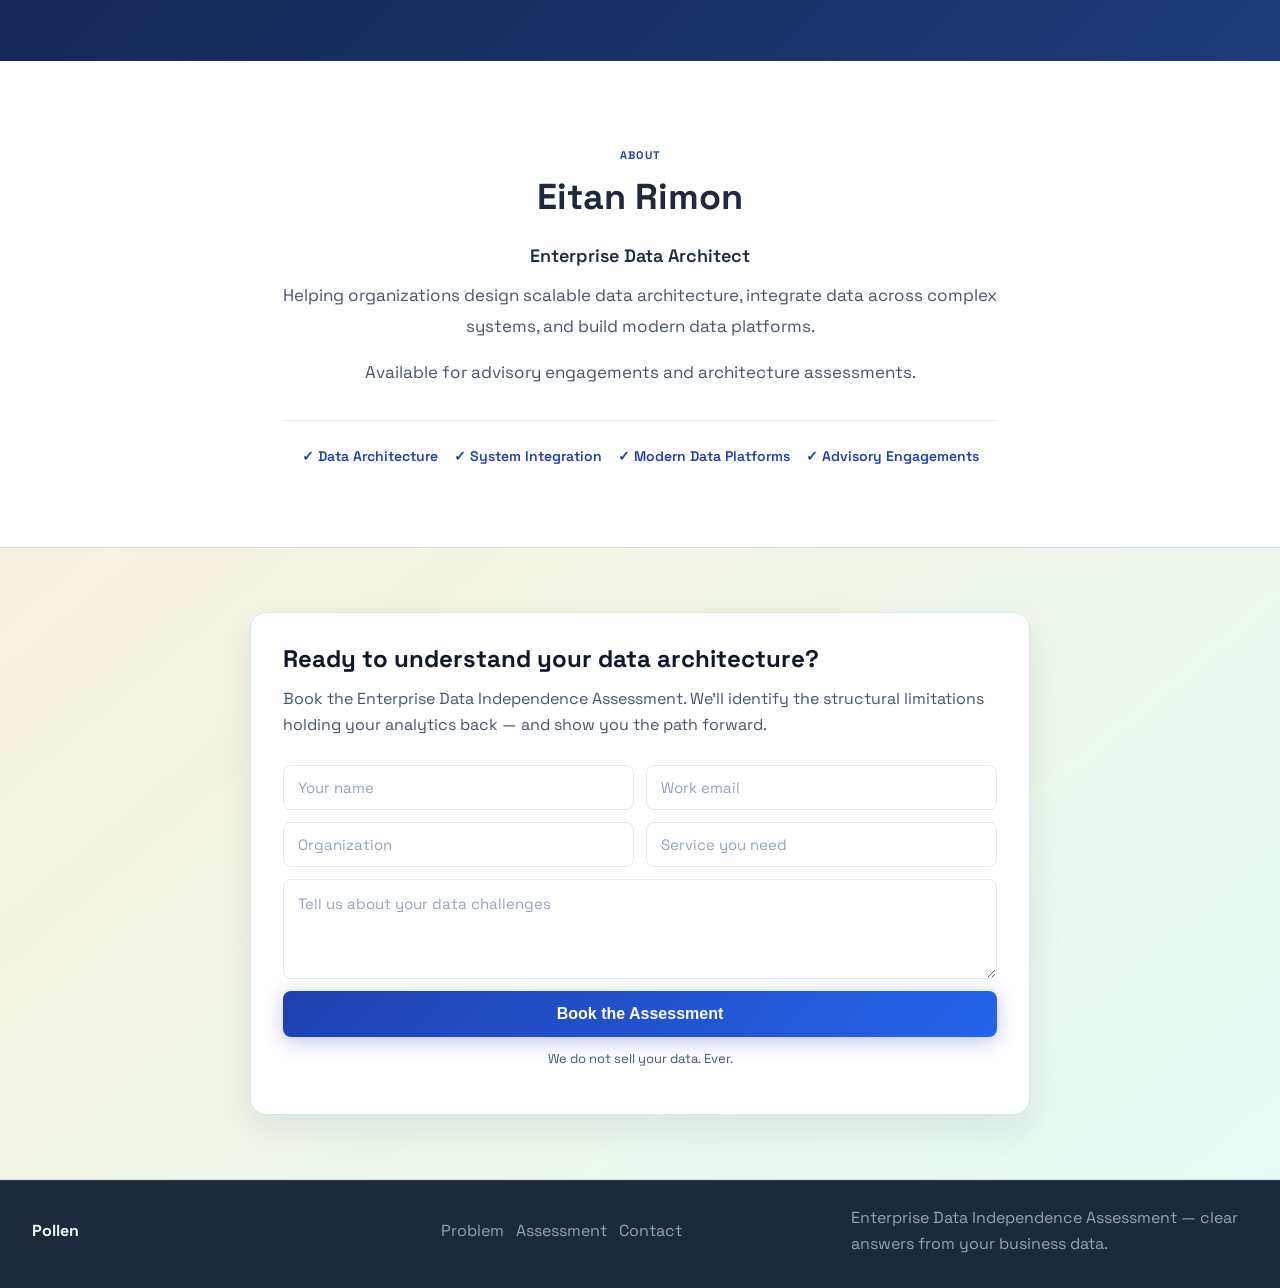
==== commit 15665a02: "Remove Hebrew version from main site" ====
--- a/index.html
+++ b/index.html
@@ -18,7 +18,6 @@
       <a id="navPlatform" href="#platform-en">Deliverables</a>
       <a id="navCta" href="#cta-en">Book a Call</a>
     </nav>
-    <button class="lang-toggle" id="langToggle" aria-label="Switch language" title="Switch language">עברית</button>
     <button class="nav__toggle" aria-label="Toggle menu">☰</button>
   </header>
 
@@ -34,12 +33,6 @@
           <div class="en-hero__actions">
             <a class="en-btn en-btn--primary" href="#cta-en">Book the Assessment</a>
             <a class="en-btn en-btn--ghost" href="#solutions-en">See what we examine</a>
-          </div>
-          <div class="en-industries">
-            <span>Logistics</span>
-            <span>Manufacturing</span>
-            <span>Import &amp; Export</span>
-            <span>50–500 Employees</span>
           </div>
         </div>
         <div class="en-hero__visual">
@@ -233,182 +226,6 @@
 
   </main>
 
-  <main id="main-he" data-lang="he" dir="rtl" lang="he" class="hidden">
-    <section class="hero">
-      <div class="hero__content">
-        <p class="pill">תשתית נתונים עסקית לצוותים מובילי מוצר ועסקים</p>
-        <h1>השקעה חכמה בנתונים שלכם.</h1>
-        <p class="lead">Pollen מאפשרת לעסק לנהל נתונים בצורה עצמאית: קטלוג חכם, שער API, חוזי נתונים ומונטיזציה - בלי תלות בספק אחד.</p>
-        <div class="hero__actions">
-          <a class="btn primary" href="#cta-he">נקבע שיחה קצרה</a>
-          <a class="btn ghost" href="#solutions-he">שירותים ופתרונות</a>
-        </div>
-        <div class="hero__stats">
-          <div>
-            <span class="stat">65%</span>
-            <small>קיצור זמן חיבור צרכני נתונים חדשים</small>
-          </div>
-          <div>
-            <span class="stat">ללא תלות</span>
-            <small>עובדים עם כל ענן, מסד נתונים או כלי קיים</small>
-          </div>
-          <div>
-            <span class="stat">AI-native</span>
-            <small>שרת MCP שממפה ומתעד נכסים אוטומטית</small>
-          </div>
-        </div>
-      </div>
-      <div class="hero__card">
-        <div class="card__header">
-          <span class="dot"></span>
-          <span class="dot"></span>
-          <span class="dot"></span>
-          <span class="chip">Catalog AI</span>
-        </div>
-        <div class="card__body">
-          <p class="card__title">מילון עסקי אדפטיבי</p>
-          <ul class="card__list">
-            <li>מציע מושגים ובעלי אחריות לפי שימוש בפועל.</li>
-            <li>ממפה סכמות לחוזי נתונים עם ניתוח השפעה.</li>
-            <li>מפרסם APIs פנימיים וחיצוניים בצעד אחד.</li>
-          </ul>
-          <div class="card__footer">
-            <span class="pulse"></span>
-            <div>
-              <p class="card__label">MCP Server</p>
-              <p class="card__meta">עוזר ממשל נתונים בזמן אמת</p>
-            </div>
-          </div>
-        </div>
-      </div>
-    </section>
-
-    <section id="values-he" class="section values">
-      <div class="section__header">
-        <p class="pill">האתגרים שלכם</p>
-        <h2>בעלות עסקית על נתונים, בלי נעילה לפלטפורמה אחת.</h2>
-        <p class="sub">העסק מגדיר את החוקים. Pollen מפרידה בין לוגיקה עסקית לתשתית טכנולוגית, כך שתוכלו לשנות כלים בלי לשכתב מדיניות.</p>
-      </div>
-      <div class="grid two">
-        <article class="card">
-          <h3>מודרניזציה של כלים ותהליכים</h3>
-          <p>משדרגים תהליכי נתונים קיימים בלי לעצור פעילות. שומרים על מה שעובד ומשפרים את מה שלא.</p>
-          <ul>
-            <li>שינוי חוק פעם אחת ואכיפה בכל מוצר נתונים.</li>
-            <li>התראות אוטומטיות לצרכנים כשמונחים משתנים.</li>
-            <li>מעקב שושלת ממילון עסקי ועד API ודוחות.</li>
-          </ul>
-        </article>
-        <article class="card">
-          <h3>עלות נמוכה וגמישות מלאה</h3>
-          <p>תשתית מבוססת קוד פתוח ו-AI שמפחיתה עלויות רישוי ותחזוקה, ומאפשרת צמיחה עתידית.</p>
-          <ul>
-            <li>חיבור לכל מחסן, lakehouse או מסד נתונים.</li>
-            <li>שער API עם אבטחה וניטור קיימים בארגון.</li>
-            <li>חוזים עסקיים יציבים גם כשהטכנולוגיה משתנה.</li>
-          </ul>
-        </article>
-      </div>
-    </section>
-
-    <section id="solutions-he" class="section solutions">
-      <div class="section__header">
-        <p class="pill">מה אנחנו מספקים</p>
-        <h2>שירותים ומוצרים להובלת נתונים עסקית.</h2>
-        <p class="sub">ממיפוי והגירה ועד API ומונטיזציה: שכבת ממשל נתונים אחודה, מבוססת AI ותפעול עסקי.</p>
-      </div>
-      <div class="grid four">
-        <article class="tile">
-          <div class="tile__icon">📊</div>
-          <h3>מיפוי וניתוח</h3>
-          <p>מיפוי תשתית קיימת, זיהוי צווארי בקבוק ותכנית פעולה מדורגת לעסק.</p>
-          <ul>
-            <li>בדיקת מצב מהירה</li>
-            <li>זיהוי סיכונים ושיפורים</li>
-            <li>תכנון לפי ערך עסקי</li>
-          </ul>
-        </article>
-        <article class="tile">
-          <div class="tile__icon">🔀</div>
-          <h3>פיתוח תהליכי ETL</h3>
-          <p>בניית תהליכים אוטומטיים להעברת נתונים בין מערכות עם בקרה על איכות.</p>
-          <ul>
-            <li>אינטגרציה בין מקורות</li>
-            <li>ניקוי והעשרת נתונים</li>
-            <li>ניטור בזמן אמת</li>
-          </ul>
-        </article>
-        <article class="tile">
-          <div class="tile__icon">🚪</div>
-          <h3>API Gateway</h3>
-          <p>גישה מאובטחת לנתונים לעובדים, אנליסטים ושותפים חיצוניים - עם בקרה מלאה.</p>
-          <ul>
-            <li>הרשאות ושקיפות שימוש</li>
-            <li>חיבור לספקים חיצוניים</li>
-            <li>מוכנות למונטיזציה</li>
-          </ul>
-        </article>
-        <article class="tile">
-          <div class="tile__icon">🤖</div>
-          <h3>ייעוץ AI וניתוח</h3>
-          <p>מינוף AI לזיהוי דפוסים, שיפור מדדים וקבלת החלטות מבוססת נתונים.</p>
-          <ul>
-            <li>המלצות אוטומטיות</li>
-            <li>תובנות עסקיות מהירות</li>
-            <li>דיווחים מותאמים</li>
-          </ul>
-        </article>
-      </div>
-    </section>
-
-    <section id="platform-he" class="section platform">
-      <div class="platform__grid">
-        <div class="platform__panel">
-          <p class="pill">ארכיטקטורה</p>
-          <h2>תשתית שמתקדמת עם העסק שלכם.</h2>
-          <p>משלבים את Pollen מעל הכלים הקיימים בארגון: זהויות, ניטור, אחסון והפצה - בענן או on-prem.</p>
-          <div class="badges">
-            <span>SQL Server / PostgreSQL</span>
-            <span>Azure / AWS / GCP</span>
-            <span>Object Storage</span>
-            <span>APIs</span>
-            <span>IAM</span>
-          </div>
-        </div>
-        <div class="platform__diagram">
-          <div class="layer layer--top">
-            <p>חוקים עסקיים וחוזי נתונים</p>
-          </div>
-          <div class="layer">
-            <p>קטלוג נתונים (AI) • שושלת • איכות</p>
-          </div>
-          <div class="layer">
-            <p>שער API • בקרת גישה • ניטור</p>
-          </div>
-          <div class="layer layer--bottom">
-            <p>הכלים שלכם: ענן, DB, Streams, אפליקציות</p>
-          </div>
-        </div>
-      </div>
-    </section>
-
-    <section id="cta-he" class="section cta">
-      <div class="cta__content">
-        <h2>רוצים לקחת שליטה עסקית על הנתונים?</h2>
-        <p>קבעו פגישת ייעוץ קצרה ונראה איך לשלב את Pollen בתשתית הקיימת שלכם.</p>
-        <form class="cta__form">
-          <input type="text" name="name" placeholder="שם מלא" required />
-          <input type="email" name="email" placeholder="אימייל עסקי" required />
-          <input type="text" name="org" placeholder="שם הארגון" />
-          <input type="text" name="service" placeholder="איזה שירות אתם צריכים" required />
-          <textarea name="message" placeholder="ספרו לנו על הבקשה" rows="3"></textarea>
-          <button type="submit" class="btn primary">נקבע שיחה</button>
-        </form>
-        <p class="microcopy">הנתונים שלכם נשארים שלכם. תמיד.</p>
-      </div>
-    </section>
-  </main>
-
   <footer class="footer">
     <div class="footer__brand">Pollen</div>
     <div class="footer__links">
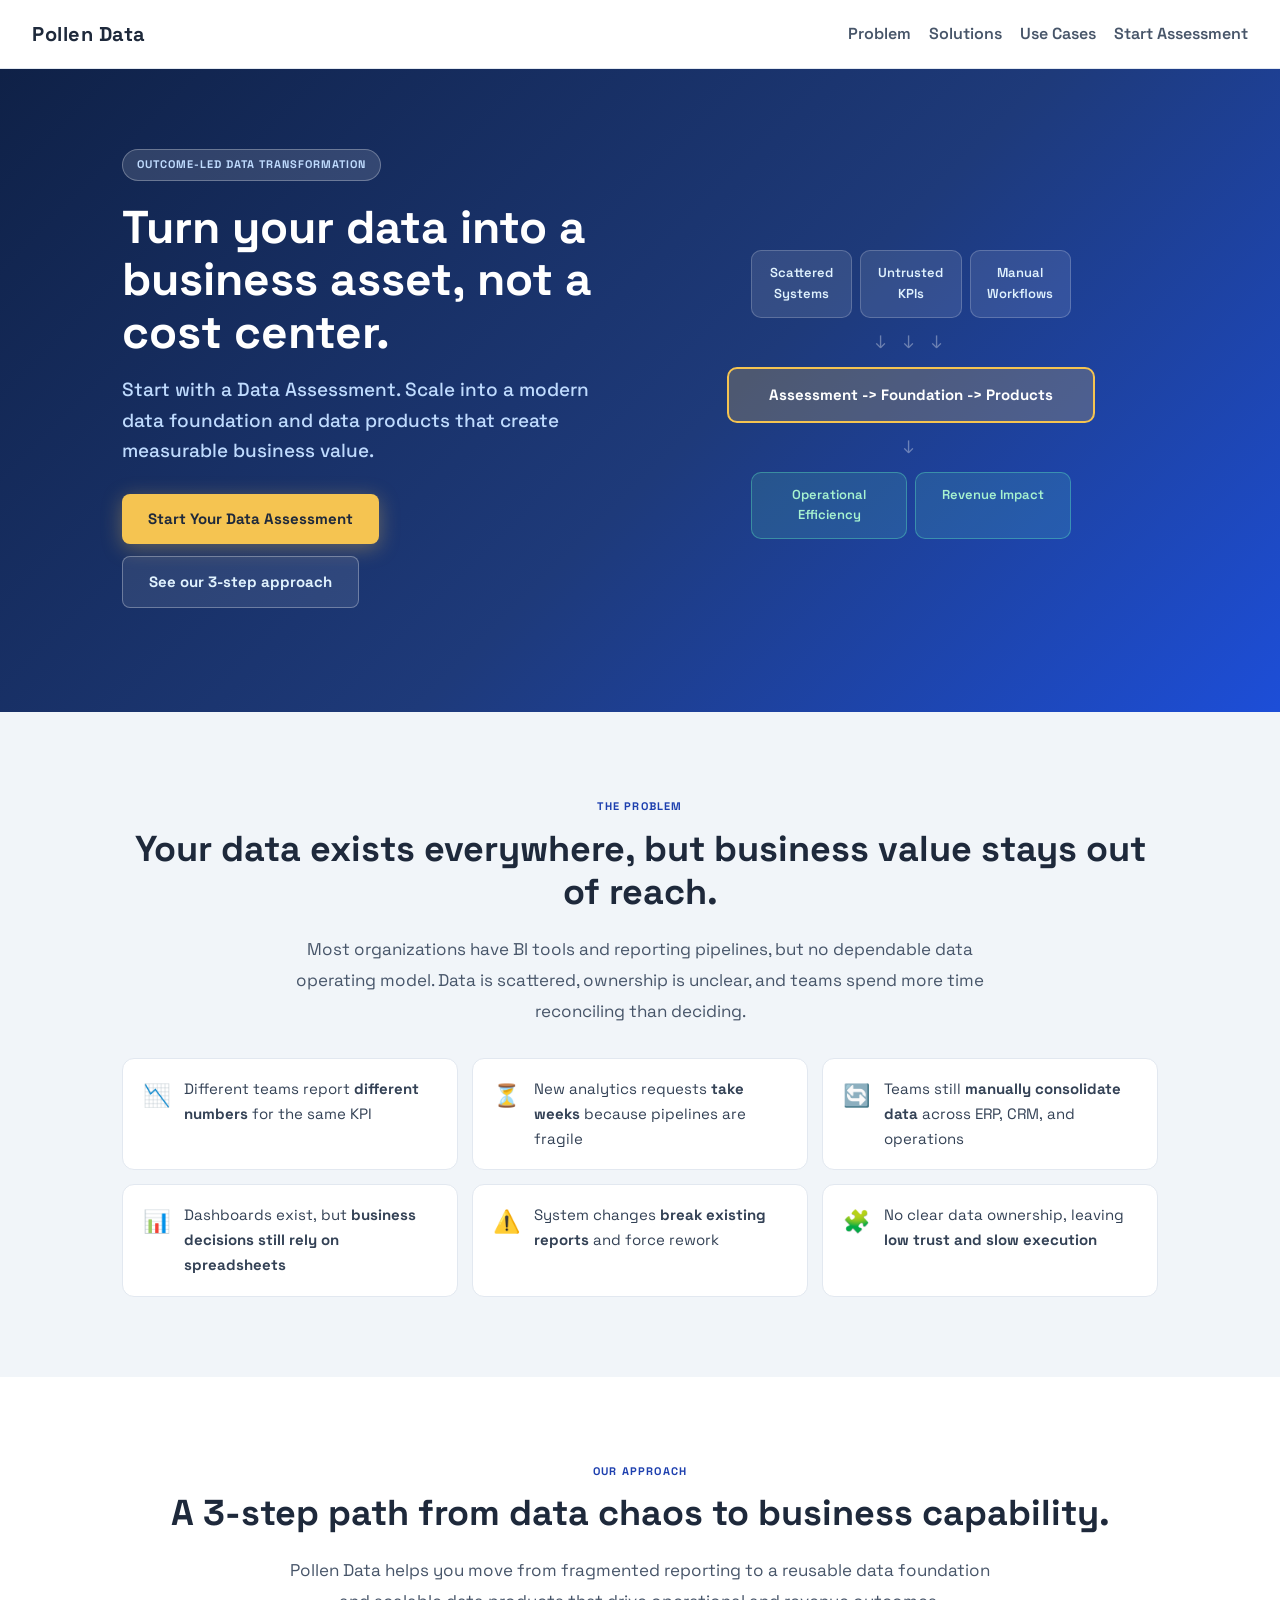
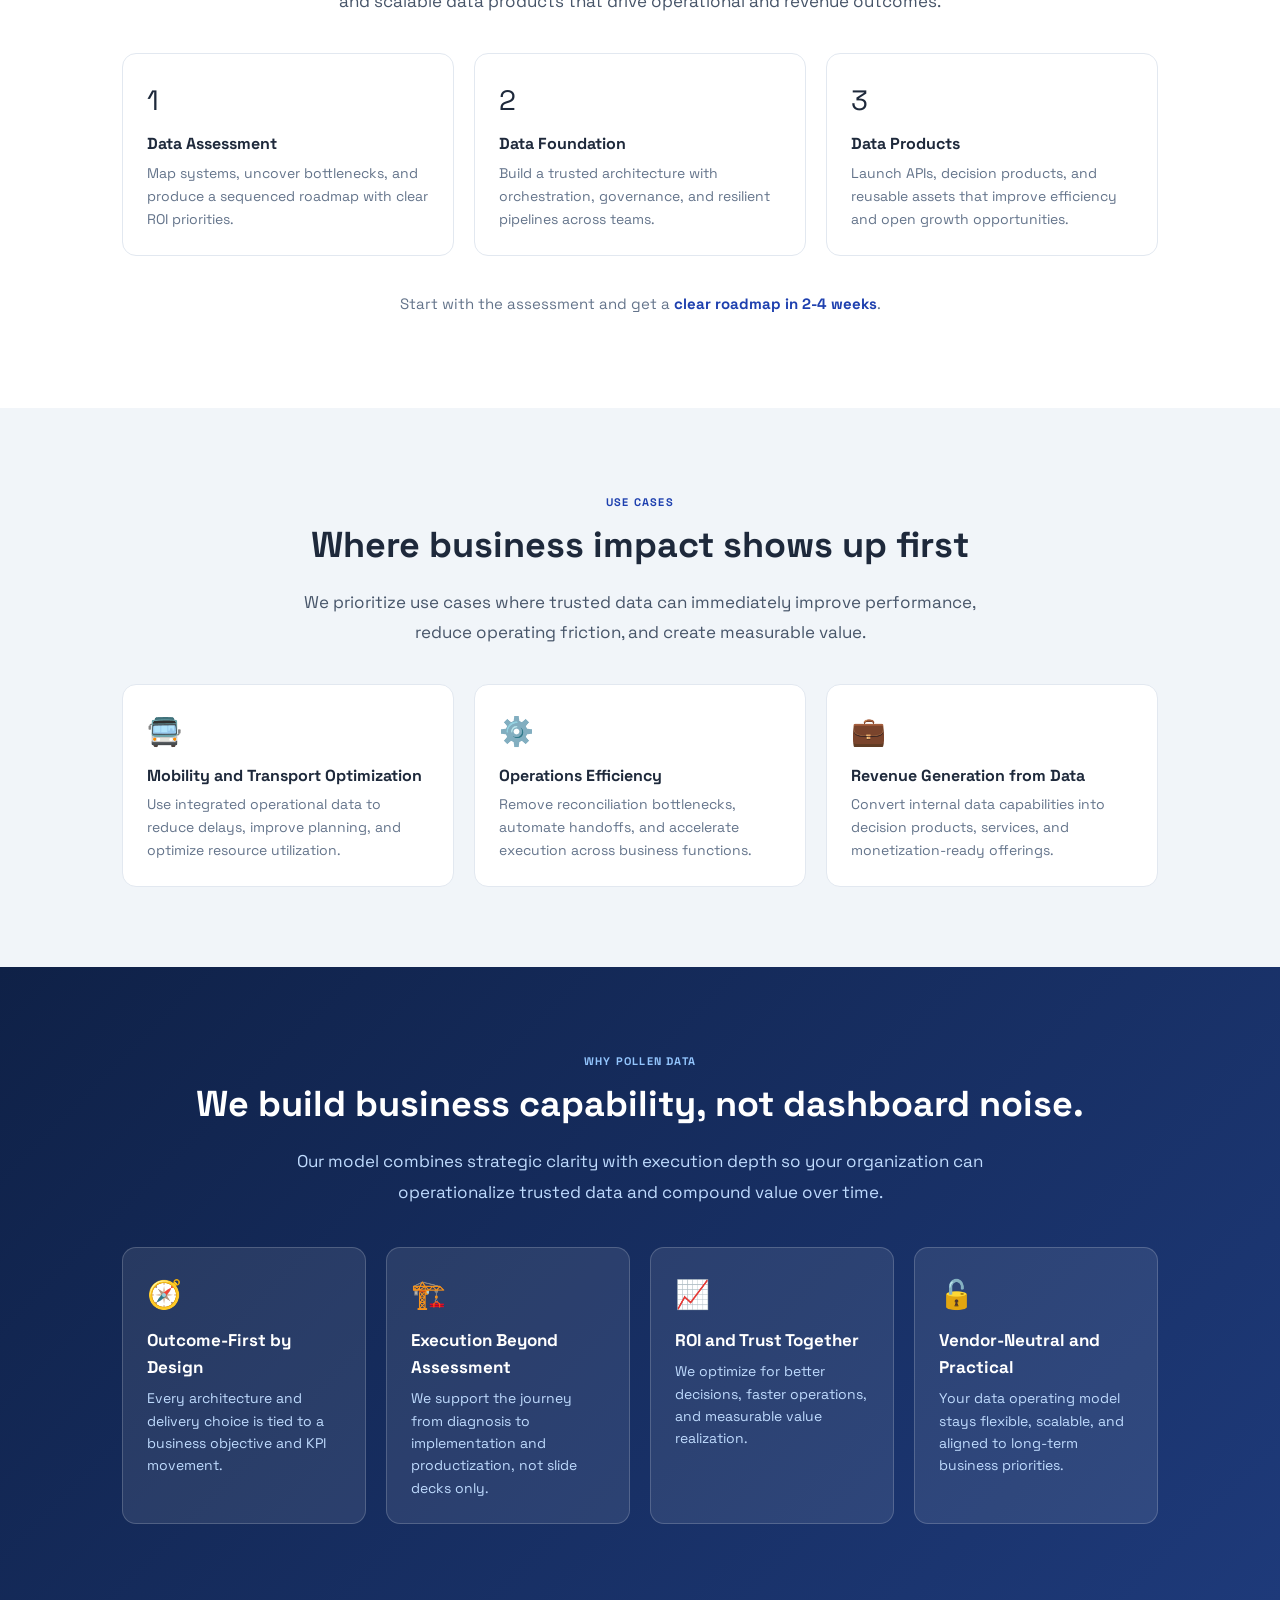
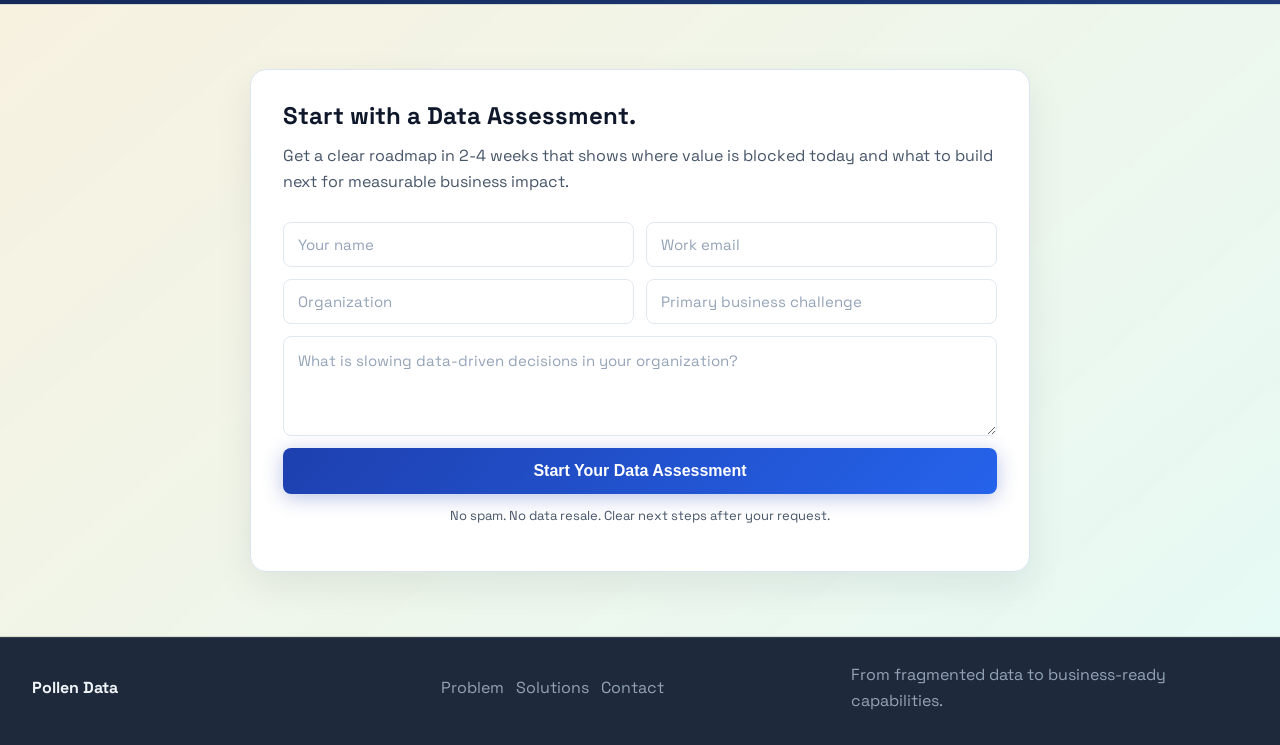
==== commit a4afda0d: "Publish updated Pollen website pages" ====
--- a/index.html
+++ b/index.html
@@ -3,7 +3,7 @@
 <head>
   <meta charset="UTF-8" />
   <meta name="viewport" content="width=device-width, initial-scale=1.0" />
-  <title>Enterprise Data Independence Assessment | Pollen</title>
+  <title>Turn Data Into Business Value | Pollen Data</title>
   <link rel="preconnect" href="https://fonts.googleapis.com" />
   <link rel="preconnect" href="https://fonts.gstatic.com" crossorigin />
   <link href="https://fonts.googleapis.com/css2?family=Space+Grotesk:wght@400;500;600;700&family=Manrope:wght@400;500;600&display=swap" rel="stylesheet" />
@@ -11,12 +11,12 @@
 </head>
 <body>
   <header class="nav">
-    <div class="nav__brand">Pollen</div>
+    <div class="nav__brand">Pollen Data</div>
     <nav class="nav__links" aria-label="Primary">
-      <a id="navValues" href="#values-en">Problem</a>
-      <a id="navSolutions" href="#solutions-en">Assessment</a>
-      <a id="navPlatform" href="#platform-en">Deliverables</a>
-      <a id="navCta" href="#cta-en">Book a Call</a>
+      <a id="navValues" href="index.html#values-en">Problem</a>
+      <a id="navSolutions" href="solutions.html">Solutions</a>
+      <a id="navPlatform" href="use-cases.html">Use Cases</a>
+      <a id="navCta" href="index.html#cta-en">Start Assessment</a>
     </nav>
     <button class="nav__toggle" aria-label="Toggle menu">☰</button>
   </header>
@@ -27,29 +27,29 @@
     <section class="en-hero">
       <div class="en-container en-hero__inner">
         <div>
-          <span class="en-badge">Enterprise Data Consulting</span>
-          <h1 class="en-hero__headline">Is your organization's data slowing you down?</h1>
-          <p class="en-hero__sub">Many organizations manage data across ERP, CRM, and operations — but over time, hidden complexity builds up. We identify and fix the structural issues that slow your analytics, reporting, and decisions.</p>
+          <span class="en-badge">Outcome-Led Data Transformation</span>
+          <h1 class="en-hero__headline">Turn your data into a business asset, not a cost center.</h1>
+          <p class="en-hero__sub">Start with a Data Assessment. Scale into a modern data foundation and data products that create measurable business value.</p>
           <div class="en-hero__actions">
-            <a class="en-btn en-btn--primary" href="#cta-en">Book the Assessment</a>
-            <a class="en-btn en-btn--ghost" href="#solutions-en">See what we examine</a>
+            <a class="en-btn en-btn--primary" href="#cta-en">Start Your Data Assessment</a>
+            <a class="en-btn en-btn--ghost" href="#solutions-en">See our 3-step approach</a>
           </div>
         </div>
         <div class="en-hero__visual">
           <div class="en-data-map">
             <div class="en-data-row">
-              <div class="en-data-node">ERP</div>
-              <div class="en-data-node">CRM</div>
-              <div class="en-data-node">Operations</div>
+              <div class="en-data-node">Scattered Systems</div>
+              <div class="en-data-node">Untrusted KPIs</div>
+              <div class="en-data-node">Manual Workflows</div>
             </div>
             <div class="en-data-connector">↓ ↓ ↓</div>
             <div class="en-data-row">
-              <div class="en-data-node en-data-node--hub">📊 Data Independence<br>Assessment</div>
+              <div class="en-data-node en-data-node--hub">Assessment -> Foundation -> Products</div>
             </div>
             <div class="en-data-connector">↓</div>
             <div class="en-data-row">
-              <div class="en-data-node en-data-node--out">Architecture Map</div>
-              <div class="en-data-node en-data-node--out">Roadmap</div>
+              <div class="en-data-node en-data-node--out">Operational Efficiency</div>
+              <div class="en-data-node en-data-node--out">Revenue Impact</div>
             </div>
           </div>
         </div>
@@ -60,149 +60,125 @@
     <section id="values-en" class="en-section en-section--alt">
       <div class="en-container">
         <div class="en-centered">
-          <p class="en-tag">Does This Sound Familiar?</p>
-          <h2 class="en-h2">Common symptoms of hidden data complexity</h2>
-          <p class="en-text" style="max-width:640px;margin:0 auto 0;">In most cases, the root cause is data that is tightly coupled to individual applications — instead of managed as an independent shared layer.</p>
+          <p class="en-tag">The Problem</p>
+          <h2 class="en-h2">Your data exists everywhere, but business value stays out of reach.</h2>
+          <p class="en-text" style="max-width:700px;margin:0 auto 0;">Most organizations have BI tools and reporting pipelines, but no dependable data operating model. Data is scattered, ownership is unclear, and teams spend more time reconciling than deciding.</p>
         </div>
         <div class="en-pains">
           <div class="en-pain">
             <span class="en-pain__icon">📉</span>
-            <p>Different reports show <strong>different numbers</strong> for the same metric</p>
+            <p>Different teams report <strong>different numbers</strong> for the same KPI</p>
           </div>
           <div class="en-pain">
             <span class="en-pain__icon">⏳</span>
-            <p>New analytics or reporting requests <strong>take weeks to implement</strong></p>
+            <p>New analytics requests <strong>take weeks</strong> because pipelines are fragile</p>
           </div>
           <div class="en-pain">
             <span class="en-pain__icon">🔄</span>
-            <p>Data is <strong>manually consolidated</strong> from multiple systems</p>
+            <p>Teams still <strong>manually consolidate data</strong> across ERP, CRM, and operations</p>
           </div>
           <div class="en-pain">
             <span class="en-pain__icon">📊</span>
-            <p>Teams rely on <strong>spreadsheets</strong> to bridge gaps between systems</p>
+            <p>Dashboards exist, but <strong>business decisions still rely on spreadsheets</strong></p>
           </div>
           <div class="en-pain">
             <span class="en-pain__icon">⚠️</span>
-            <p>Introducing a new system <strong>breaks existing reports</strong></p>
+            <p>System changes <strong>break existing reports</strong> and force rework</p>
           </div>
           <div class="en-pain">
             <span class="en-pain__icon">🧩</span>
-            <p>Data ownership is unclear — <strong>no single source of truth</strong></p>
-          </div>
-        </div>
-      </div>
-    </section>
-
-    <!-- WHAT IS DATA INDEPENDENCE -->
-    <section class="en-section">
-      <div class="en-container">
-        <div style="display:grid;grid-template-columns:1fr 1fr;gap:56px;align-items:start;">
-          <div>
-            <p class="en-tag">The Concept</p>
-            <h2 class="en-h2">What is Enterprise Data Independence?</h2>
-            <p class="en-text">Enterprise Data Independence means that business data is <strong>decoupled from specific applications</strong> and managed as a shared organizational asset.</p>
-            <p class="en-text">When organizations reach this state, data governance becomes a business capability — not an IT bottleneck.</p>
-          </div>
-          <div class="en-cards" style="grid-template-columns:1fr;margin-top:0;">
-            <div class="en-card">
-              <span class="en-card__icon">♻️</span>
-              <h3>Data reused across systems</h3>
-              <p>One definition, used everywhere — no duplication, no drift between teams.</p>
-            </div>
-            <div class="en-card">
-              <span class="en-card__icon">⚡</span>
-              <h3>Faster, more reliable analytics</h3>
-              <p>Reports are consistent because the data foundation is shared and stable.</p>
-            </div>
-            <div class="en-card">
-              <span class="en-card__icon">🔧</span>
-              <h3>New systems without breaking processes</h3>
-              <p>New applications plug in without disrupting existing data flows and reports.</p>
-            </div>
-          </div>
-        </div>
-      </div>
-    </section>
-
-    <!-- THE ASSESSMENT -->
-    <section id="solutions-en" class="en-section en-section--alt">
-      <div class="en-container">
-        <div class="en-centered">
-          <p class="en-tag">The Assessment</p>
-          <h2 class="en-h2">A focused review of your current data architecture</h2>
-          <p class="en-text" style="max-width:640px;margin:0 auto 0;">The Enterprise Data Independence Assessment identifies the structural limitations that slow down analytics, reporting, and data-driven initiatives in your organization.</p>
+            <p>No clear data ownership, leaving <strong>low trust and slow execution</strong></p>
+          </div>
+        </div>
+      </div>
+    </section>
+
+    <!-- THE APPROACH -->
+    <section id="solutions-en" class="en-section">
+      <div class="en-container">
+        <div class="en-centered">
+          <p class="en-tag">Our Approach</p>
+          <h2 class="en-h2">A 3-step path from data chaos to business capability.</h2>
+          <p class="en-text" style="max-width:720px;margin:0 auto 0;">Pollen Data helps you move from fragmented reporting to a reusable data foundation and scalable data products that drive operational and revenue outcomes.</p>
         </div>
         <div class="en-cards">
           <div class="en-card">
-            <span class="en-card__icon">🏛️</span>
-            <h3>Data Architecture</h3>
-            <p>How business data is structured across systems and platforms — and where the hidden couplings and dependencies are.</p>
-          </div>
-          <div class="en-card">
-            <span class="en-card__icon">🔀</span>
-            <h3>Data Integration</h3>
-            <p>How information flows between operational systems, data platforms, and reporting tools — and where it breaks or slows down.</p>
-          </div>
-          <div class="en-card">
-            <span class="en-card__icon">🔁</span>
-            <h3>Data Pipelines</h3>
-            <p>How data is collected, transformed, and delivered for operational and analytical use — and what risks exist today.</p>
-          </div>
-          <div class="en-card">
-            <span class="en-card__icon">🏷️</span>
-            <h3>Data Ownership &amp; Definitions</h3>
-            <p>How business entities and metrics are defined across the organization — and where ambiguity creates problems.</p>
-          </div>
-        </div>
-      </div>
-    </section>
-
-    <!-- DELIVERABLES -->
-    <section id="platform-en" class="en-section en-section--blue">
-      <div class="en-container">
-        <div class="en-centered">
-          <p class="en-tag en-tag--light">Deliverables</p>
-          <h2 class="en-h2 en-h2--white">What you receive at the end</h2>
-          <p class="en-text" style="color:#bfdbfe;max-width:620px;margin:0 auto 0;">Every assessment ends with a concrete set of outputs your team can act on — not just a report.</p>
+            <span class="en-card__icon">1</span>
+            <h3>Data Assessment</h3>
+            <p>Map systems, uncover bottlenecks, and produce a sequenced roadmap with clear ROI priorities.</p>
+          </div>
+          <div class="en-card">
+            <span class="en-card__icon">2</span>
+            <h3>Data Foundation</h3>
+            <p>Build a trusted architecture with orchestration, governance, and resilient pipelines across teams.</p>
+          </div>
+          <div class="en-card">
+            <span class="en-card__icon">3</span>
+            <h3>Data Products</h3>
+            <p>Launch APIs, decision products, and reusable assets that improve efficiency and open growth opportunities.</p>
+          </div>
+        </div>
+        <p class="en-duration">Start with the assessment and get a <strong>clear roadmap in 2-4 weeks</strong>.</p>
+      </div>
+    </section>
+
+    <!-- USE CASES -->
+    <section id="platform-en" class="en-section en-section--alt">
+      <div class="en-container">
+        <div class="en-centered">
+          <p class="en-tag">Use Cases</p>
+          <h2 class="en-h2">Where business impact shows up first</h2>
+          <p class="en-text" style="max-width:690px;margin:0 auto 0;">We prioritize use cases where trusted data can immediately improve performance, reduce operating friction, and create measurable value.</p>
+        </div>
+        <div class="en-cards">
+          <div class="en-card">
+            <span class="en-card__icon">🚍</span>
+            <h3>Mobility and Transport Optimization</h3>
+            <p>Use integrated operational data to reduce delays, improve planning, and optimize resource utilization.</p>
+          </div>
+          <div class="en-card">
+            <span class="en-card__icon">⚙️</span>
+            <h3>Operations Efficiency</h3>
+            <p>Remove reconciliation bottlenecks, automate handoffs, and accelerate execution across business functions.</p>
+          </div>
+          <div class="en-card">
+            <span class="en-card__icon">💼</span>
+            <h3>Revenue Generation from Data</h3>
+            <p>Convert internal data capabilities into decision products, services, and monetization-ready offerings.</p>
+          </div>
+        </div>
+      </div>
+    </section>
+
+    <!-- WHY POLLEN -->
+    <section class="en-section en-section--blue">
+      <div class="en-container">
+        <div class="en-centered">
+          <p class="en-tag en-tag--light">Why Pollen Data</p>
+          <h2 class="en-h2 en-h2--white">We build business capability, not dashboard noise.</h2>
+          <p class="en-text" style="color:#bfdbfe;max-width:700px;margin:0 auto 0;">Our model combines strategic clarity with execution depth so your organization can operationalize trusted data and compound value over time.</p>
         </div>
         <div class="en-outcomes">
           <div class="en-outcome">
-            <span class="en-outcome__icon">🗺️</span>
-            <strong>Current-State Architecture Map</strong>
-            <p>A visual map of how data moves across your systems today — including gaps and bottlenecks.</p>
-          </div>
-          <div class="en-outcome">
-            <span class="en-outcome__icon">⚠️</span>
-            <strong>Integration Risks &amp; Bottlenecks</strong>
-            <p>Identification of the specific integration points that slow your analytics and reporting.</p>
-          </div>
-          <div class="en-outcome">
-            <span class="en-outcome__icon">💡</span>
-            <strong>Independence Recommendations</strong>
-            <p>Practical recommendations for improving data independence and long-term scalability.</p>
-          </div>
-          <div class="en-outcome">
-            <span class="en-outcome__icon">🛣️</span>
-            <strong>Practical Roadmap</strong>
-            <p>A step-by-step roadmap toward a modern data platform — sequenced by business priority.</p>
-          </div>
-        </div>
-      </div>
-    </section>
-
-    <!-- ABOUT -->
-    <section class="en-section">
-      <div class="en-container en-container--narrow en-centered">
-        <p class="en-tag">About</p>
-        <h2 class="en-h2">Eitan Rimon</h2>
-        <p class="en-text" style="font-size:18px;color:#1e293b;font-weight:600;margin-bottom:8px;">Enterprise Data Architect</p>
-        <p class="en-text">Helping organizations design scalable data architecture, integrate data across complex systems, and build modern data platforms.</p>
-        <p class="en-text">Available for advisory engagements and architecture assessments.</p>
-        <div class="en-trust-strip" style="justify-content:center;">
-          <span>✓ Data Architecture</span>
-          <span>✓ System Integration</span>
-          <span>✓ Modern Data Platforms</span>
-          <span>✓ Advisory Engagements</span>
+            <span class="en-outcome__icon">🧭</span>
+            <strong>Outcome-First by Design</strong>
+            <p>Every architecture and delivery choice is tied to a business objective and KPI movement.</p>
+          </div>
+          <div class="en-outcome">
+            <span class="en-outcome__icon">🏗️</span>
+            <strong>Execution Beyond Assessment</strong>
+            <p>We support the journey from diagnosis to implementation and productization, not slide decks only.</p>
+          </div>
+          <div class="en-outcome">
+            <span class="en-outcome__icon">📈</span>
+            <strong>ROI and Trust Together</strong>
+            <p>We optimize for better decisions, faster operations, and measurable value realization.</p>
+          </div>
+          <div class="en-outcome">
+            <span class="en-outcome__icon">🔓</span>
+            <strong>Vendor-Neutral and Practical</strong>
+            <p>Your data operating model stays flexible, scalable, and aligned to long-term business priorities.</p>
+          </div>
         </div>
       </div>
     </section>
@@ -210,30 +186,30 @@
     <!-- CTA -->
     <section id="cta-en" class="section cta">
       <div class="cta__content">
-        <h2>Ready to understand your data architecture?</h2>
-        <p>Book the Enterprise Data Independence Assessment. We'll identify the structural limitations holding your analytics back — and show you the path forward.</p>
+        <h2>Start with a Data Assessment.</h2>
+        <p>Get a clear roadmap in 2-4 weeks that shows where value is blocked today and what to build next for measurable business impact.</p>
         <form class="cta__form">
           <input type="text" name="name" placeholder="Your name" required />
           <input type="email" name="email" placeholder="Work email" required />
           <input type="text" name="org" placeholder="Organization" />
-          <input type="text" name="service" placeholder="Service you need" required />
-          <textarea name="message" placeholder="Tell us about your data challenges" rows="3"></textarea>
-          <button type="submit" class="btn primary">Book the Assessment</button>
+          <input type="text" name="service" placeholder="Primary business challenge" required />
+          <textarea name="message" placeholder="What is slowing data-driven decisions in your organization?" rows="3"></textarea>
+          <button type="submit" class="btn primary">Start Your Data Assessment</button>
         </form>
-        <p class="microcopy">We do not sell your data. Ever.</p>
+        <p class="microcopy">No spam. No data resale. Clear next steps after your request.</p>
       </div>
     </section>
 
   </main>
 
   <footer class="footer">
-    <div class="footer__brand">Pollen</div>
+    <div class="footer__brand">Pollen Data</div>
     <div class="footer__links">
-      <a id="footerValues" href="#values-en">Problem</a>
-      <a id="footerSolutions" href="#solutions-en">Assessment</a>
-      <a id="footerCta" href="#cta-en">Contact</a>
+      <a id="footerValues" href="index.html#values-en">Problem</a>
+      <a id="footerSolutions" href="solutions.html">Solutions</a>
+      <a id="footerCta" href="index.html#cta-en">Contact</a>
     </div>
-    <p class="footer__note" id="footerNote">Enterprise Data Independence Assessment — clear answers from your business data.</p>
+    <p class="footer__note" id="footerNote">From fragmented data to business-ready capabilities.</p>
   </footer>
 
   <script src="script.js"></script>
